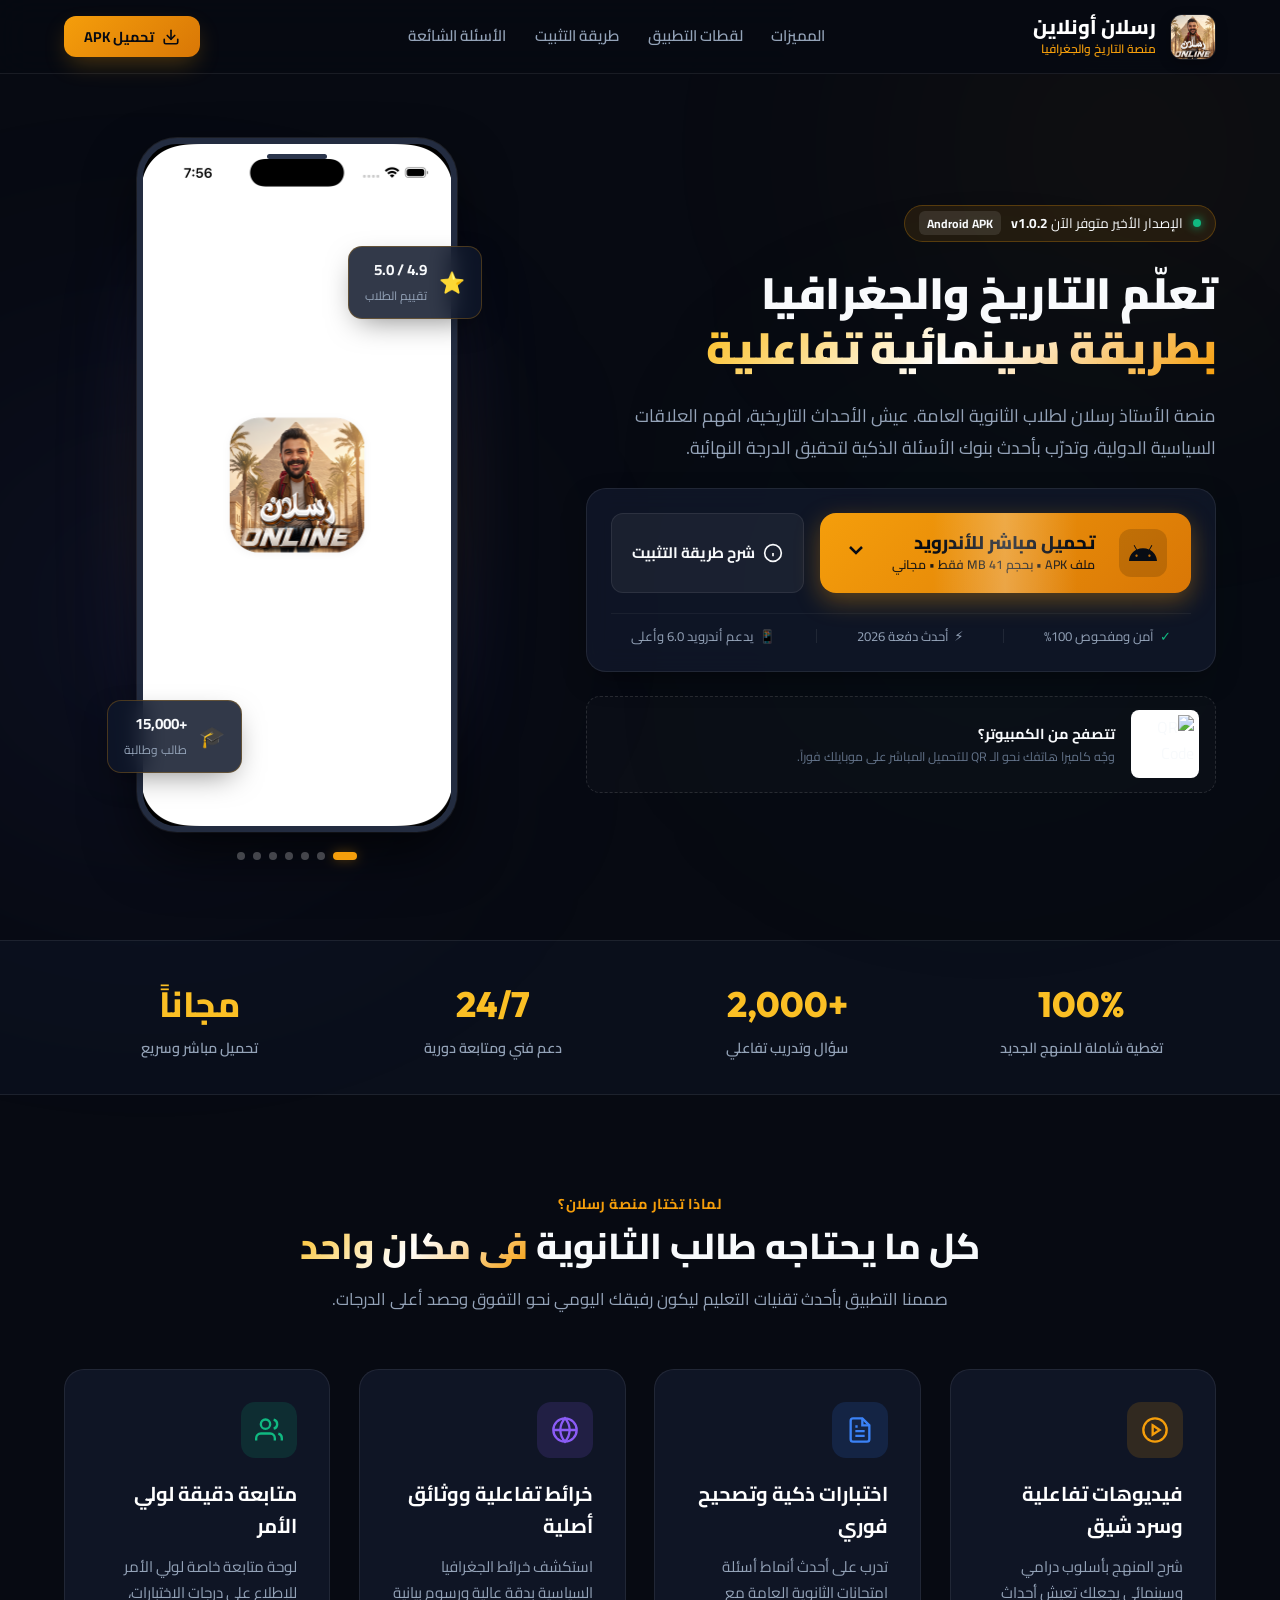
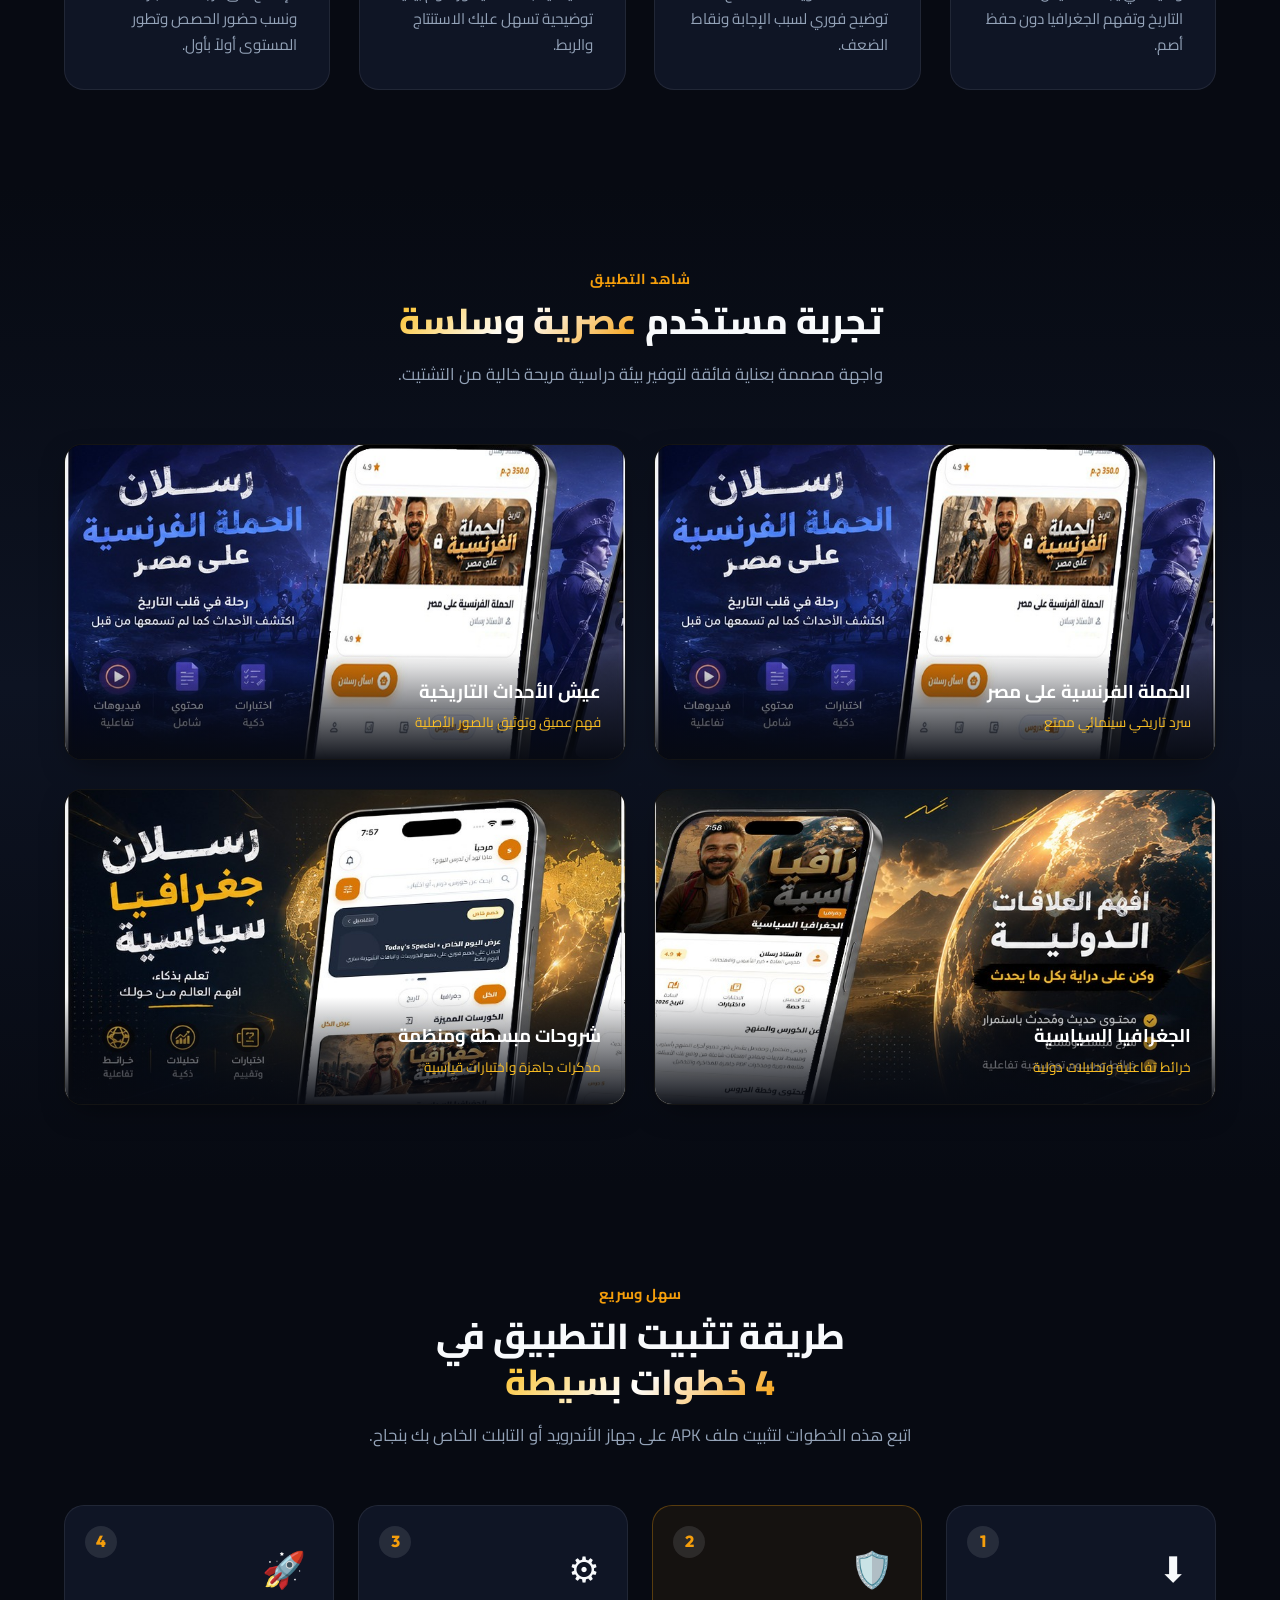
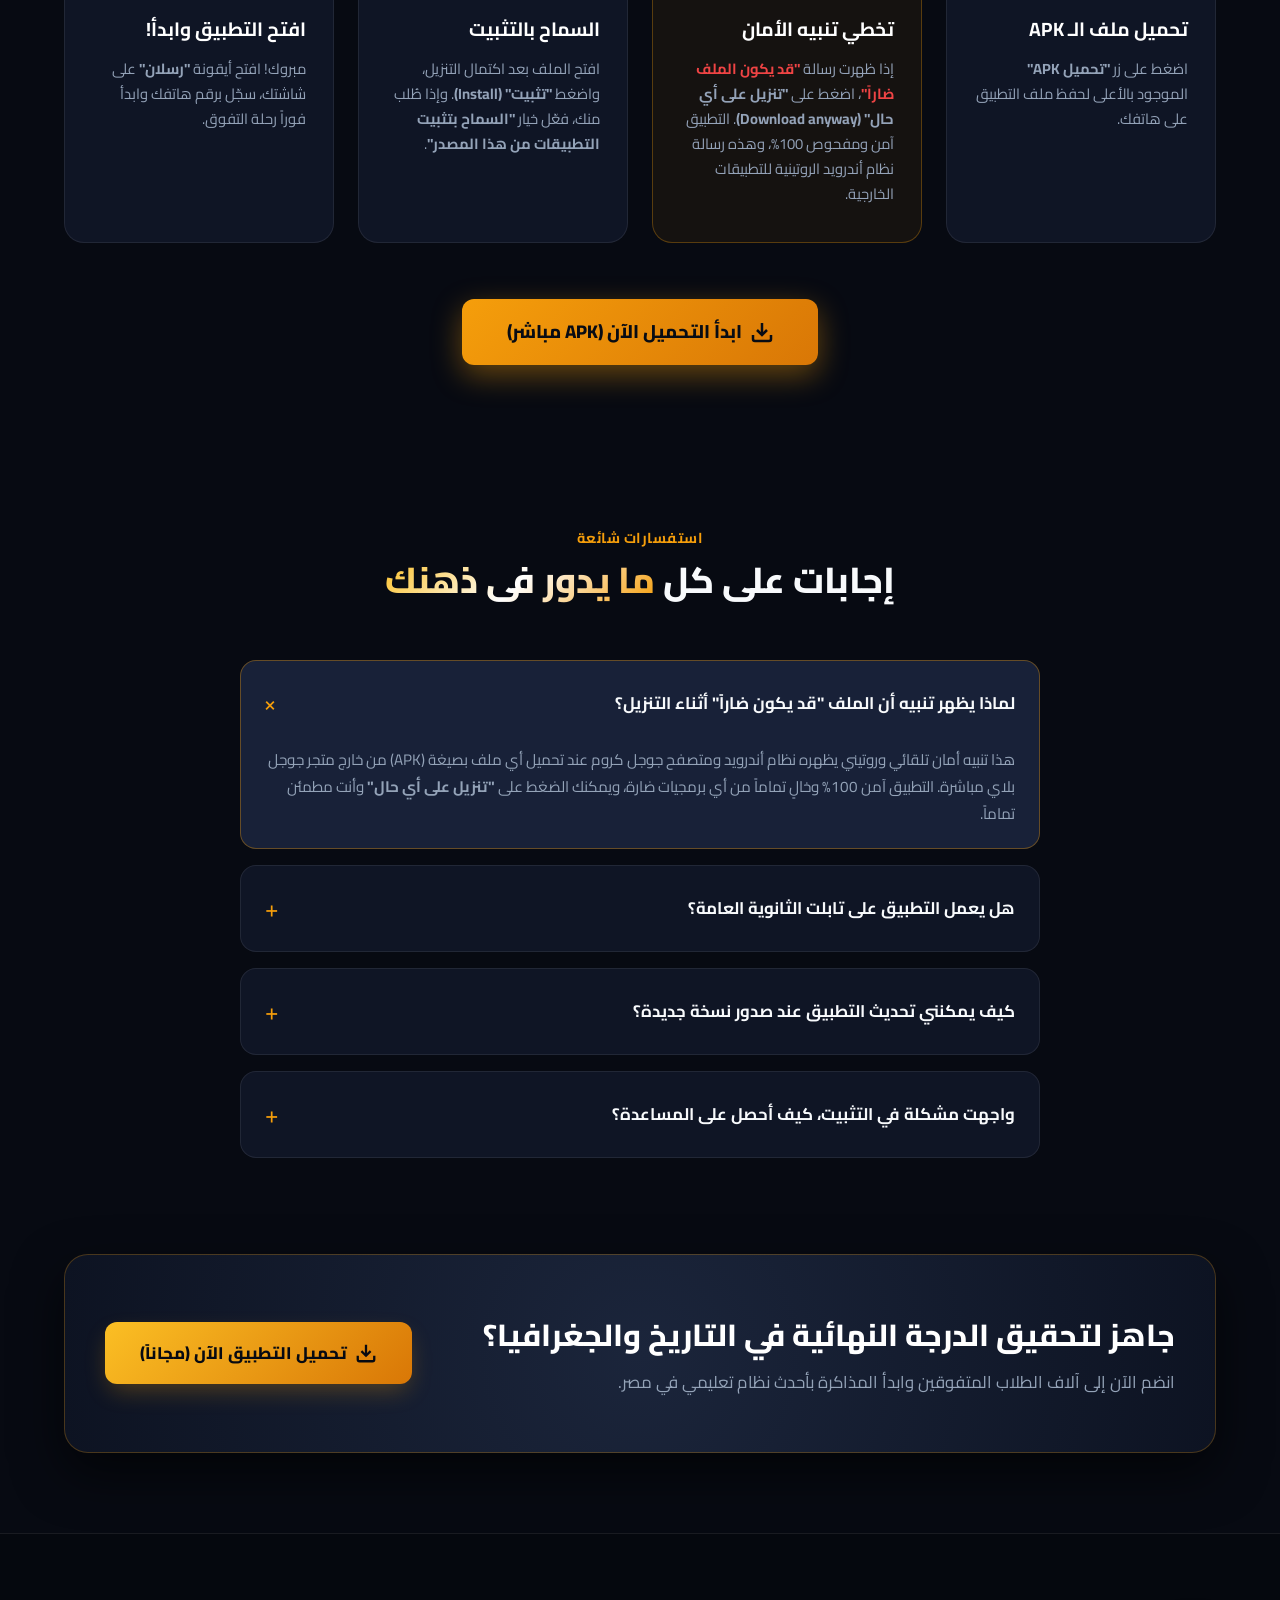
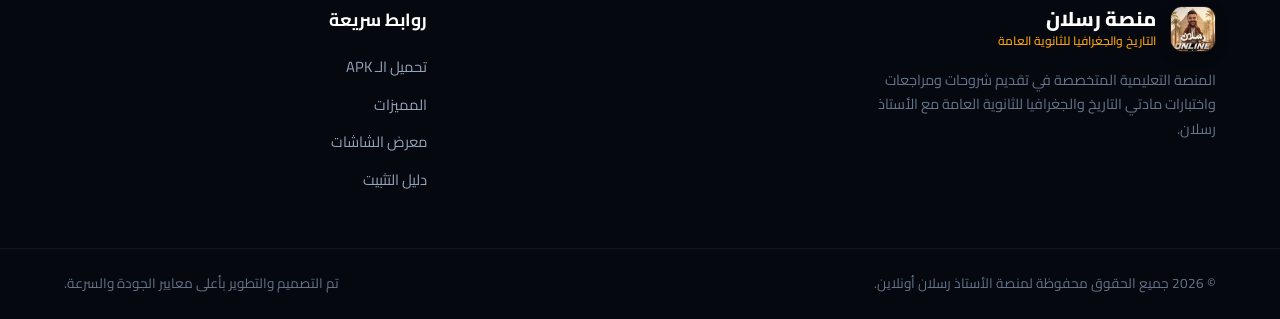
==== index.html @ 87b31ede "feat: add app_screens 1 to 7 to hero phone mockup with navigation dots" ====
<!DOCTYPE html>
<html lang="ar" dir="rtl">
<head>
    <meta charset="UTF-8">
    <meta name="viewport" content="width=device-width, initial-scale=1.0">
    <title>تحميل تطبيق رسلان أونلاين | منصة التاريخ والجغرافيا للثانوية العامة</title>
    <meta name="description" content="حمّل تطبيق رسلان أونلاين بصيغة APK برابط مباشر مجاناً. منصة الأستاذ رسلان لشرح التاريخ والجغرافيا للثانوية العامة بأحدث أساليب السرد التفاعلي والاختبارات الذكية.">
    <meta name="keywords" content="رسلان, تطبيق رسلان, الأستاذ رسلان, ثانوية عامة, تاريخ, جغرافيا سياسية, تحميل apk, رسلان أونلاين">
    
    <!-- Open Graph / Meta Tags -->
    <meta property="og:title" content="تحميل تطبيق رسلان أونلاين - ثانوية عامة">
    <meta property="og:description" content="الشرح الممتع، الفيديوهات التفاعلية، والامتحانات الذكية بين يديك. حمّل التطبيق الآن برابط مباشر.">
    <meta property="og:image" content="assets/images/banner-history-1.jpg">
    <meta property="og:type" content="website">

    <!-- Favicon -->
    <link rel="icon" type="image/png" href="assets/images/logo.png">

    <!-- Google Fonts -->
    <link rel="preconnect" href="https://fonts.googleapis.com">
    <link rel="preconnect" href="https://fonts.gstatic.com" crossorigin>
    <link href="https://fonts.googleapis.com/css2?family=Cairo:wght@400;500;600;700;800;900&family=Outfit:wght@400;600;700;800&display=swap" rel="stylesheet">

    <!-- Custom CSS -->
    <link rel="stylesheet" href="css/style.css">
</head>
<body>

    <!-- Background Ambient Glows -->
    <div class="ambient-glow glow-1"></div>
    <div class="ambient-glow glow-2"></div>
    <div class="ambient-glow glow-3"></div>

    <!-- Navigation Bar -->
    <header class="navbar">
        <div class="container nav-container">
            <a href="#" class="logo-wrapper">
                <img src="assets/images/logo.png" alt="شعار رسلان أونلاين" class="logo-img" onerror="this.src='data:image/svg+xml;utf8,<svg xmlns=\'http://www.w3.org/2000/svg\' width=\'48\' height=\'48\' viewBox=\'0 0 24 24\' fill=\'%23f59e0b\'><path d=\'M12 2L1 21h22L12 2zm0 3.99L19.53 19H4.47L12 5.99zM11 10h2v4h-2zm0 6h2v2h-2z\'/></svg>'">
                <div class="logo-text">
                    <span class="brand-title">رسلان أونلاين</span>
                    <span class="brand-tag">منصة التاريخ والجغرافيا</span>
                </div>
            </a>

            <nav class="nav-links" id="navLinks">
                <a href="#features" class="nav-item">المميزات</a>
                <a href="#screenshots" class="nav-item">لقطات التطبيق</a>
                <a href="#how-to-install" class="nav-item">طريقة التثبيت</a>
                <a href="#faq" class="nav-item">الأسئلة الشائعة</a>
            </nav>

            <div class="nav-actions">
                <a href="#download" class="btn btn-primary-nav">
                    <svg width="18" height="18" viewBox="0 0 24 24" fill="none" stroke="currentColor" stroke-width="2.2" stroke-linecap="round" stroke-linejoin="round"><path d="M21 15v4a2 2 0 0 1-2 2H5a2 2 0 0 1-2-2v-4"></path><polyline points="7 10 12 15 17 10"></polyline><line x1="12" y1="15" x2="12" y2="3"></line></svg>
                    <span>تحميل APK</span>
                </a>
                <button class="mobile-toggle" id="mobileToggle" aria-label="القائمة">
                    <span></span>
                    <span></span>
                    <span></span>
                </button>
            </div>
        </div>
    </header>

    <!-- Hero Section -->
    <section class="hero-section" id="download">
        <div class="container hero-container">
            <div class="hero-content">
                <div class="version-badge">
                    <span class="pulse-dot"></span>
                    <span>الإصدار الأخير متوفر الآن <strong>v1.0.2</strong></span>
                    <span class="platform-chip">Android APK</span>
                </div>

                <h1 class="hero-title">
                    تعلّم التاريخ والجغرافيا <br>
                    <span class="gradient-text">بطريقة سينمائية تفاعلية</span>
                </h1>

                <p class="hero-subtitle">
                    منصة الأستاذ رسلان لطلاب الثانوية العامة. عيش الأحداث التاريخية، افهم العلاقات السياسية الدولية، وتدرّب بأحدث بنوك الأسئلة الذكية لتحقيق الدرجة النهائية.
                </p>

                <!-- Download Call To Action Box -->
                <div class="download-card">
                    <div class="download-main-action">
                        <a href="downloads/rslane-app.apk" class="btn btn-download-hero" id="heroDownloadBtn" download>
                            <div class="btn-icon-wrapper">
                                <svg width="28" height="28" viewBox="0 0 24 24" fill="currentColor">
                                    <path d="M17.523 15.3414c-.5511 0-.9993-.4486-.9993-1.0001 0-.5516.4482-1.0002.9993-1.0002.5516 0 1.0002.4486 1.0002 1.0002 0 .5515-.4486 1.0001-1.0002 1.0001m-11.046 0c-.5511 0-.9993-.4486-.9993-1.0001 0-.5516.4482-1.0002.9993-1.0002.5516 0 1.0002.4486 1.0002 1.0002 0 .5515-.4486 1.0001-1.0002 1.0001m11.4045-6.02l1.9973-3.4592a.416.416 0 00-.1521-.5676.416.416 0 00-.568.1522l-2.0223 3.503c-1.543-.7037-3.2758-1.0967-5.1364-1.0967-1.8606 0-3.5934.393-5.1364 1.0967L4.8393 5.4468a.416.416 0 00-.568-.1522.416.416 0 00-.1521.5676l1.9973 3.4592C2.6889 11.1867.3432 14.6589 0 18.761h24c-.3432-4.1021-2.6889-7.5743-6.1185-9.4396"/>
                                </svg>
                            </div>
                            <div class="btn-content">
                                <span class="btn-label">تحميل مباشر للأندرويد</span>
                                <span class="btn-subtext">ملف APK • بحجم 41 MB فقط • مجاني</span>
                            </div>
                            <div class="btn-arrow">
                                <svg width="24" height="24" viewBox="0 0 24 24" fill="none" stroke="currentColor" stroke-width="2.5"><polyline points="6 9 12 15 18 9"></polyline></svg>
                            </div>
                        </a>

                        <a href="#how-to-install" class="btn btn-secondary-guide">
                            <svg width="20" height="20" viewBox="0 0 24 24" fill="none" stroke="currentColor" stroke-width="2"><circle cx="12" cy="12" r="10"></circle><line x1="12" y1="16" x2="12" y2="12"></line><line x1="12" y1="8" x2="12.01" y2="8"></line></svg>
                            <span>شرح طريقة التثبيت</span>
                        </a>
                    </div>

                    <!-- Security & Specs Bar -->
                    <div class="specs-bar">
                        <div class="spec-item">
                            <span class="spec-icon text-success">✓</span>
                            <span>آمن ومفحوص 100%</span>
                        </div>
                        <div class="spec-divider"></div>
                        <div class="spec-item">
                            <span class="spec-icon">⚡</span>
                            <span>أحدث دفعة 2026</span>
                        </div>
                        <div class="spec-divider"></div>
                        <div class="spec-item">
                            <span class="spec-icon">📱</span>
                            <span>يدعم أندرويد 6.0 وأعلى</span>
                        </div>
                    </div>
                </div>

                <!-- QR Code Instant Scan for PC users -->
                <div class="qr-scan-box">
                    <div class="qr-frame" id="qrContainer">
                        <img id="qrCodeImg" src="https://api.qrserver.com/v1/create-qr-code/?size=100x100&data=https://rslane.vercel.app&color=0f172a&bgcolor=f59e0b" alt="QR Code للتحميل">
                    </div>
                    <div class="qr-info">
                        <p class="qr-title">تتصفح من الكمبيوتر؟</p>
                        <p class="qr-desc">وجّه كاميرا هاتفك نحو الـ QR للتحميل المباشر على موبايلك فوراً.</p>
                    </div>
                </div>
            </div>

            <!-- Hero Phone Mockup Preview -->
            <div class="hero-visual">
                <div class="phone-mockup-wrapper">
                    <div class="phone-glow"></div>
                    <div class="smartphone-frame">
                        <div class="phone-speaker"></div>
                        <div class="phone-screen">
                            <img src="assets/screens/1.png" alt="واجهة تطبيق رسلان" class="screen-img active" id="heroScreenImg">
                        </div>
                    </div>

                    <!-- Screen Navigation Dots -->
                    <div class="phone-indicators" id="phoneIndicators">
                        <span class="p-dot active" data-index="0"></span>
                        <span class="p-dot" data-index="1"></span>
                        <span class="p-dot" data-index="2"></span>
                        <span class="p-dot" data-index="3"></span>
                        <span class="p-dot" data-index="4"></span>
                        <span class="p-dot" data-index="5"></span>
                        <span class="p-dot" data-index="6"></span>
                    </div>
                    
                    <!-- Floating Stat Badges -->
                    <div class="floating-badge badge-top-right">
                        <div class="badge-icon">⭐</div>
                        <div class="badge-text">
                            <strong>4.9 / 5.0</strong>
                            <span>تقييم الطلاب</span>
                        </div>
                    </div>

                    <div class="floating-badge badge-bottom-left">
                        <div class="badge-icon">🎓</div>
                        <div class="badge-text">
                            <strong>+15,000</strong>
                            <span>طالب وطالبة</span>
                        </div>
                    </div>
                </div>
            </div>
        </div>
    </section>

    <!-- Trust Stats Counter Strip -->
    <section class="stats-strip">
        <div class="container">
            <div class="stats-grid">
                <div class="stat-card">
                    <div class="stat-number">100%</div>
                    <div class="stat-label">تغطية شاملة للمنهج الجديد</div>
                </div>
                <div class="stat-card">
                    <div class="stat-number">+2,000</div>
                    <div class="stat-label">سؤال وتدريب تفاعلي</div>
                </div>
                <div class="stat-card">
                    <div class="stat-number">24/7</div>
                    <div class="stat-label">دعم فني ومتابعة دورية</div>
                </div>
                <div class="stat-card">
                    <div class="stat-number">مجاناً</div>
                    <div class="stat-label">تحميل مباشر وسريع</div>
                </div>
            </div>
        </div>
    </section>

    <!-- Features Section -->
    <section class="features-section" id="features">
        <div class="container">
            <div class="section-header text-center">
                <span class="section-tag">لماذا تختار منصة رسلان؟</span>
                <h2 class="section-title">كل ما يحتاجه طالب الثانوية <span class="gradient-text">في مكان واحد</span></h2>
                <p class="section-desc">صممنا التطبيق بأحدث تقنيات التعليم ليكون رفيقك اليومي نحو التفوق وحصد أعلى الدرجات.</p>
            </div>

            <div class="features-grid">
                <!-- Feature 1 -->
                <div class="feature-card">
                    <div class="feature-icon bg-amber">
                        <svg width="28" height="28" viewBox="0 0 24 24" fill="none" stroke="currentColor" stroke-width="2"><circle cx="12" cy="12" r="10"></circle><polygon points="10 8 16 12 10 16 10 8"></polygon></svg>
                    </div>
                    <h3 class="feature-title">فيديوهات تفاعلية وسرد شيق</h3>
                    <p class="feature-text">شرح المنهج بأسلوب درامي وسينمائي يجعلك تعيش أحداث التاريخ وتفهم الجغرافيا دون حفظ أصم.</p>
                </div>

                <!-- Feature 2 -->
                <div class="feature-card">
                    <div class="feature-icon bg-blue">
                        <svg width="28" height="28" viewBox="0 0 24 24" fill="none" stroke="currentColor" stroke-width="2"><path d="M14 2H6a2 2 0 0 0-2 2v16a2 2 0 0 0 2 2h12a2 2 0 0 0 2-2V8z"></path><polyline points="14 2 14 8 20 8"></polyline><line x1="16" y1="13" x2="8" y2="13"></line><line x1="16" y1="17" x2="8" y2="17"></line><polyline points="10 9 9 9 8 9"></polyline></svg>
                    </div>
                    <h3 class="feature-title">اختبارات ذكية وتصحيح فوري</h3>
                    <p class="feature-text">تدرب على أحدث أنماط أسئلة امتحانات الثانوية العامة مع توضيح فوري لسبب الإجابة ونقاط الضعف.</p>
                </div>

                <!-- Feature 3 -->
                <div class="feature-card">
                    <div class="feature-icon bg-purple">
                        <svg width="28" height="28" viewBox="0 0 24 24" fill="none" stroke="currentColor" stroke-width="2"><circle cx="12" cy="12" r="10"></circle><line x1="2" y1="12" x2="22" y2="12"></line><path d="M12 2a15.3 15.3 0 0 1 4 10 15.3 15.3 0 0 1-4 10 15.3 15.3 0 0 1-4-10 15.3 15.3 0 0 1 4-10z"></path></svg>
                    </div>
                    <h3 class="feature-title">خرائط تفاعلية ووثائق أصلية</h3>
                    <p class="feature-text">استكشف خرائط الجغرافيا السياسية بدقة عالية ورسوم بيانية توضيحية تسهل عليك الاستنتاج والربط.</p>
                </div>

                <!-- Feature 4 -->
                <div class="feature-card">
                    <div class="feature-icon bg-emerald">
                        <svg width="28" height="28" viewBox="0 0 24 24" fill="none" stroke="currentColor" stroke-width="2"><path d="M17 21v-2a4 4 0 0 0-4-4H5a4 4 0 0 0-4 4v2"></path><circle cx="9" cy="7" r="4"></circle><path d="M23 21v-2a4 4 0 0 0-3-3.87"></path><path d="M16 3.13a4 4 0 0 1 0 7.75"></path></svg>
                    </div>
                    <h3 class="feature-title">متابعة دقيقة لولي الأمر</h3>
                    <p class="feature-text">لوحة متابعة خاصة لولي الأمر للإطلاع على درجات الاختبارات، ونسب حضور الحصص وتطور المستوى أولاً بأول.</p>
                </div>
            </div>
        </div>
    </section>

    <!-- App Screenshots Showcase Section -->
    <section class="screenshots-section" id="screenshots">
        <div class="container">
            <div class="section-header text-center">
                <span class="section-tag">شاهد التطبيق</span>
                <h2 class="section-title">تجربة مستخدم <span class="gradient-text">عصرية وسلسة</span></h2>
                <p class="section-desc">واجهة مصممة بعناية فائقة لتوفير بيئة دراسية مريحة خالية من التشتيت.</p>
            </div>

            <div class="gallery-grid">
                <div class="gallery-item">
                    <img src="assets/images/banner-history-1.jpg" alt="رسلان - الحملة الفرنسية على مصر" loading="lazy">
                    <div class="gallery-overlay">
                        <h4>الحملة الفرنسية على مصر</h4>
                        <span>سرد تاريخي سينمائي ممتع</span>
                    </div>
                </div>
                <div class="gallery-item">
                    <img src="assets/images/banner-history-2.jpg" alt="تعلم التاريخ بطريقة مختلفة" loading="lazy">
                    <div class="gallery-overlay">
                        <h4>عيش الأحداث التاريخية</h4>
                        <span>فهم عميق وتوثيق بالصور الأصلية</span>
                    </div>
                </div>
                <div class="gallery-item">
                    <img src="assets/images/banner-geography-1.jpg" alt="الجغرافيا السياسية والعلاقات الدولية" loading="lazy">
                    <div class="gallery-overlay">
                        <h4>الجغرافيا السياسية</h4>
                        <span>خرائط تفاعلية وتحليلات دولية</span>
                    </div>
                </div>
                <div class="gallery-item">
                    <img src="assets/images/banner-geography-2.jpg" alt="كورس الجغرافيا السياسية للثانوية العامة" loading="lazy">
                    <div class="gallery-overlay">
                        <h4>شروحات مبسطة ومنظمة</h4>
                        <span>مذكرات جاهزة واختبارات قياسية</span>
                    </div>
                </div>
            </div>
        </div>
    </section>

    <!-- Step by Step Installation Guide -->
    <section class="install-guide-section" id="how-to-install">
        <div class="container">
            <div class="section-header text-center">
                <span class="section-tag">سهل وسريع</span>
                <h2 class="section-title">طريقة تثبيت التطبيق في <span class="gradient-text">4 خطوات بسيطة</span></h2>
                <p class="section-desc">اتبع هذه الخطوات لتثبيت ملف APK على جهاز الأندرويد أو التابلت الخاص بك بنجاح.</p>
            </div>

            <div class="steps-container">
                <!-- Step 1 -->
                <div class="step-card">
                    <div class="step-badge">1</div>
                    <div class="step-icon">⬇️</div>
                    <h3 class="step-title">تحميل ملف الـ APK</h3>
                    <p class="step-desc">اضغط على زر <strong>"تحميل APK"</strong> الموجود بالأعلى لحفظ ملف التطبيق على هاتفك.</p>
                </div>

                <!-- Step 2 -->
                <div class="step-card highlight-card">
                    <div class="step-badge">2</div>
                    <div class="step-icon">🛡️</div>
                    <h3 class="step-title">تخطي تنبيه الأمان</h3>
                    <p class="step-desc">إذا ظهرت رسالة <em>"قد يكون الملف ضاراً"</em>، اضغط على <strong>"تنزيل على أي حال" (Download anyway)</strong>. التطبيق آمن ومفحوص 100%، وهذه رسالة نظام أندرويد الروتينية للتطبيقات الخارجية.</p>
                </div>

                <!-- Step 3 -->
                <div class="step-card">
                    <div class="step-badge">3</div>
                    <div class="step-icon">⚙️</div>
                    <h3 class="step-title">السماح بالتثبيت</h3>
                    <p class="step-desc">افتح الملف بعد اكتمال التنزيل، واضغط <strong>"تثبيت" (Install)</strong>. وإذا طُلب منك، فعّل خيار <strong>"السماح بتثبيت التطبيقات من هذا المصدر"</strong>.</p>
                </div>

                <!-- Step 4 -->
                <div class="step-card">
                    <div class="step-badge">4</div>
                    <div class="step-icon">🚀</div>
                    <h3 class="step-title">افتح التطبيق وابدأ!</h3>
                    <p class="step-desc">مبروك! افتح أيقونة <strong>"رسلان"</strong> على شاشتك، سجّل برقم هاتفك وابدأ فوراً رحلة التفوق.</p>
                </div>
            </div>

            <div class="guide-footer-cta text-center">
                <a href="downloads/rslane-app.apk" class="btn btn-download-large" download>
                    <svg width="24" height="24" viewBox="0 0 24 24" fill="none" stroke="currentColor" stroke-width="2.5"><path d="M21 15v4a2 2 0 0 1-2 2H5a2 2 0 0 1-2-2v-4"></path><polyline points="7 10 12 15 17 10"></polyline><line x1="12" y1="15" x2="12" y2="3"></line></svg>
                    <span>ابدأ التحميل الآن (APK مباشر)</span>
                </a>
            </div>
        </div>
    </section>

    <!-- FAQ Section -->
    <section class="faq-section" id="faq">
        <div class="container">
            <div class="section-header text-center">
                <span class="section-tag">استفسارات شائعة</span>
                <h2 class="section-title">إجابات على كل <span class="gradient-text">ما يدور في ذهنك</span></h2>
            </div>

            <div class="faq-accordion">
                <!-- FAQ Item 1 -->
                <div class="faq-item active">
                    <button class="faq-question">
                        <span>لماذا يظهر تنبيه أن الملف "قد يكون ضاراً" أثناء التنزيل؟</span>
                        <span class="faq-icon">+</span>
                    </button>
                    <div class="faq-answer">
                        <p>هذا تنبيه أمان تلقائي وروتيني يظهره نظام أندرويد ومتصفح جوجل كروم عند تحميل أي ملف بصيغة (APK) من خارج متجر جوجل بلاي مباشرة. التطبيق آمن 100% وخالٍ تماماً من أي برمجيات ضارة، ويمكنك الضغط على <strong>"تنزيل على أي حال"</strong> وأنت مطمئن تماماً.</p>
                    </div>
                </div>

                <!-- FAQ Item 2 -->
                <div class="faq-item">
                    <button class="faq-question">
                        <span>هل يعمل التطبيق على تابلت الثانوية العامة؟</span>
                        <span class="faq-icon">+</span>
                    </button>
                    <div class="faq-answer">
                        <p>نعم، التطبيق متوافق تماماً مع تابلت الثانوية العامة وأي هاتف أو جهاز لوحي يعمل بنظام أندرويد (Android 6.0 والإصدارات الأحدث).</p>
                    </div>
                </div>

                <!-- FAQ Item 3 -->
                <div class="faq-item">
                    <button class="faq-question">
                        <span>كيف يمكنني تحديث التطبيق عند صدور نسخة جديدة؟</span>
                        <span class="faq-icon">+</span>
                    </button>
                    <div class="faq-answer">
                        <p>ستصلك رسالة داخل التطبيق أو يمكنك دوماً زيارة هذا الموقع نفسه لتحميل أحدث إصدار وتثبيته فوق النسخة الحالية دون أن تفقد حسابك أو بيانات تقدمك في المذاكرة.</p>
                    </div>
                </div>

                <!-- FAQ Item 4 -->
                <div class="faq-item">
                    <button class="faq-question">
                        <span>واجهت مشكلة في التثبيت، كيف أحصل على المساعدة؟</span>
                        <span class="faq-icon">+</span>
                    </button>
                    <div class="faq-answer">
                        <p>تأكد من اتباع الخطوات الأربع الموضحة في قسم "طريقة التثبيت" بالأعلى بدقة، والتأكد من تفعيل خيار "السماح بتثبيت التطبيقات من مصادر غير معروفة" من إعدادات الأمان في هاتفك.</p>
                    </div>
                </div>
            </div>
        </div>
    </section>

    <!-- Bottom Download CTA Section -->
    <section class="final-cta-section">
        <div class="container">
            <div class="final-cta-box">
                <div class="final-cta-content">
                    <h2>جاهز لتحقيق الدرجة النهائية في التاريخ والجغرافيا؟</h2>
                    <p>انضم الآن إلى آلاف الطلاب المتفوقين وابدأ المذاكرة بأحدث نظام تعليمي في مصر.</p>
                </div>
                <div class="final-cta-button">
                    <a href="downloads/rslane-app.apk" class="btn btn-gold" download>
                        <svg width="22" height="22" viewBox="0 0 24 24" fill="none" stroke="currentColor" stroke-width="2.5"><path d="M21 15v4a2 2 0 0 1-2 2H5a2 2 0 0 1-2-2v-4"></path><polyline points="7 10 12 15 17 10"></polyline><line x1="12" y1="15" x2="12" y2="3"></line></svg>
                        <span>تحميل التطبيق الآن (مجاناً)</span>
                    </a>
                </div>
            </div>
        </div>
    </section>

    <!-- Footer -->
    <footer class="footer">
        <div class="container footer-container">
            <div class="footer-brand">
                <div class="logo-wrapper">
                    <img src="assets/images/logo.png" alt="رسلان أونلاين" class="logo-img">
                    <div class="logo-text">
                        <span class="brand-title">منصة رسلان</span>
                        <span class="brand-tag">التاريخ والجغرافيا للثانوية العامة</span>
                    </div>
                </div>
                <p class="footer-about">المنصة التعليمية المتخصصة في تقديم شروحات ومراجعات واختبارات مادتي التاريخ والجغرافيا للثانوية العامة مع الأستاذ رسلان.</p>
            </div>

            <div class="footer-links">
                <h4 class="footer-col-title">روابط سريعة</h4>
                <ul>
                    <li><a href="#download">تحميل الـ APK</a></li>
                    <li><a href="#features">المميزات</a></li>
                    <li><a href="#screenshots">معرض الشاشات</a></li>
                    <li><a href="#how-to-install">دليل التثبيت</a></li>
                </ul>
            </div>

            </div>
        </div>

        <div class="footer-bottom">
            <div class="container footer-bottom-container">
                <p>© 2026 جميع الحقوق محفوظة لمنصة الأستاذ رسلان أونلاين.</p>
                <p class="footer-credit">تم التصميم والتطوير بأعلى معايير الجودة والسرعة.</p>
            </div>
        </div>
    </footer>

    <!-- Custom JS -->
    <script src="js/main.js"></script>
</body>
</html>
---- css/style.css ----
/* ==========================================================================
   Rslane Online - Premium Landing Page CSS
   Theme: Royal Obsidian & Golden Amber
   ========================================================================== */

:root {
    /* Color Palette */
    --bg-main: #070a12;
    --bg-secondary: #0d1322;
    --bg-card: rgba(19, 27, 46, 0.7);
    --bg-card-hover: rgba(28, 38, 64, 0.85);
    
    --accent-gold: #f59e0b;
    --accent-gold-light: #fbbf24;
    --accent-gold-dark: #d97706;
    --accent-gold-glow: rgba(245, 158, 11, 0.35);

    --accent-blue: #3b82f6;
    --accent-indigo: #6366f1;
    --accent-purple: #8b5cf6;
    --accent-emerald: #10b981;

    --text-primary: #f8fafc;
    --text-secondary: #94a3b8;
    --text-muted: #64748b;
    --border-color: rgba(255, 255, 255, 0.08);
    --border-glow: rgba(245, 158, 11, 0.25);

    /* Typography */
    --font-ar: 'Cairo', system-ui, -apple-system, sans-serif;
    --font-en: 'Outfit', sans-serif;

    /* Transitions & Shadows */
    --transition-smooth: all 0.3s cubic-bezier(0.4, 0, 0.2, 1);
    --shadow-card: 0 10px 30px -10px rgba(0, 0, 0, 0.5);
    --shadow-gold: 0 10px 25px -5px rgba(245, 158, 11, 0.3);
}

/* Global Reset & Base */
* {
    margin: 0;
    padding: 0;
    box-sizing: border-box;
}

html {
    scroll-behavior: smooth;
    font-size: 16px;
}

body {
    background-color: var(--bg-main);
    color: var(--text-primary);
    font-family: var(--font-ar);
    line-height: 1.6;
    overflow-x: hidden;
    position: relative;
    min-height: 100vh;
}

/* Ambient Background Lights */
.ambient-glow {
    position: fixed;
    border-radius: 50%;
    filter: blur(140px);
    pointer-events: none;
    z-index: 0;
}

.glow-1 {
    width: 500px;
    height: 500px;
    background: radial-gradient(circle, rgba(245, 158, 11, 0.12) 0%, rgba(245, 158, 11, 0) 70%);
    top: -100px;
    right: -100px;
}

.glow-2 {
    width: 600px;
    height: 600px;
    background: radial-gradient(circle, rgba(99, 102, 241, 0.15) 0%, rgba(99, 102, 241, 0) 70%);
    top: 35%;
    left: -150px;
}

.glow-3 {
    width: 450px;
    height: 450px;
    background: radial-gradient(circle, rgba(16, 185, 129, 0.08) 0%, rgba(16, 185, 129, 0) 70%);
    bottom: 10%;
    right: 5%;
}

.container {
    width: 100%;
    max-width: 1200px;
    margin: 0 auto;
    padding: 0 1.5rem;
    position: relative;
    z-index: 1;
}

/* Utility Typography */
.gradient-text {
    background: linear-gradient(135deg, var(--accent-gold-light) 0%, #ffffff 50%, var(--accent-gold) 100%);
    -webkit-background-clip: text;
    -webkit-text-fill-color: transparent;
    display: inline-block;
}

.text-center {
    text-align: center;
}

.text-success {
    color: var(--accent-emerald) !important;
}

/* ==========================================================================
   Header & Navbar
   ========================================================================== */
.navbar {
    position: sticky;
    top: 0;
    width: 100%;
    background: rgba(7, 10, 18, 0.85);
    backdrop-filter: blur(16px);
    -webkit-backdrop-filter: blur(16px);
    border-bottom: 1px solid var(--border-color);
    z-index: 100;
    padding: 0.85rem 0;
    transition: var(--transition-smooth);
}

.nav-container {
    display: flex;
    align-items: center;
    justify-content: space-between;
}

.logo-wrapper {
    display: flex;
    align-items: center;
    gap: 0.85rem;
    text-decoration: none;
    color: inherit;
}

.logo-img {
    width: 46px;
    height: 46px;
    border-radius: 12px;
    object-fit: cover;
    border: 1px solid var(--border-color);
    box-shadow: 0 4px 12px rgba(0, 0, 0, 0.3);
}

.logo-text {
    display: flex;
    flex-direction: column;
}

.brand-title {
    font-size: 1.25rem;
    font-weight: 800;
    color: #fff;
    line-height: 1.2;
}

.brand-tag {
    font-size: 0.75rem;
    color: var(--accent-gold);
    font-weight: 600;
}

.nav-links {
    display: flex;
    align-items: center;
    gap: 1.8rem;
}

.nav-item {
    color: var(--text-secondary);
    text-decoration: none;
    font-size: 0.95rem;
    font-weight: 600;
    transition: var(--transition-smooth);
    position: relative;
    padding: 0.3rem 0;
}

.nav-item:hover {
    color: var(--accent-gold-light);
}

.nav-actions {
    display: flex;
    align-items: center;
    gap: 1rem;
}

.btn {
    display: inline-flex;
    align-items: center;
    justify-content: center;
    gap: 0.5rem;
    text-decoration: none;
    font-family: inherit;
    font-weight: 700;
    border-radius: 12px;
    cursor: pointer;
    transition: var(--transition-smooth);
    border: none;
}

.btn-primary-nav {
    background: linear-gradient(135deg, var(--accent-gold) 0%, var(--accent-gold-dark) 100%);
    color: #070a12;
    padding: 0.55rem 1.25rem;
    font-size: 0.9rem;
    box-shadow: var(--shadow-gold);
}

.btn-primary-nav:hover {
    transform: translateY(-2px);
    box-shadow: 0 8px 20px rgba(245, 158, 11, 0.4);
}

.mobile-toggle {
    display: none;
    background: transparent;
    border: none;
    cursor: pointer;
    flex-direction: column;
    gap: 5px;
    padding: 0.5rem;
}

.mobile-toggle span {
    display: block;
    width: 24px;
    height: 2.5px;
    background-color: var(--text-primary);
    border-radius: 3px;
    transition: var(--transition-smooth);
}

/* ==========================================================================
   Hero Section
   ========================================================================== */
.hero-section {
    padding: 4rem 0 5rem;
    position: relative;
    overflow: hidden;
}

.hero-container {
    display: grid;
    grid-template-columns: 1.15fr 0.85fr;
    gap: 3.5rem;
    align-items: center;
}

.hero-content {
    display: flex;
    flex-direction: column;
    gap: 1.5rem;
}

.version-badge {
    display: inline-flex;
    align-items: center;
    gap: 0.6rem;
    background: rgba(245, 158, 11, 0.1);
    border: 1px solid rgba(245, 158, 11, 0.25);
    padding: 0.35rem 0.9rem;
    border-radius: 30px;
    font-size: 0.85rem;
    color: var(--text-primary);
    width: fit-content;
}

.pulse-dot {
    width: 8px;
    height: 8px;
    background-color: var(--accent-emerald);
    border-radius: 50%;
    box-shadow: 0 0 10px var(--accent-emerald);
    animation: pulse 1.8s infinite;
}

@keyframes pulse {
    0% { transform: scale(0.95); box-shadow: 0 0 0 0 rgba(16, 185, 129, 0.7); }
    70% { transform: scale(1); box-shadow: 0 0 0 8px rgba(16, 185, 129, 0); }
    100% { transform: scale(0.95); box-shadow: 0 0 0 0 rgba(16, 185, 129, 0); }
}

.platform-chip {
    background: rgba(255, 255, 255, 0.1);
    padding: 0.15rem 0.5rem;
    border-radius: 6px;
    font-size: 0.75rem;
    font-weight: 700;
}

.hero-title {
    font-size: 2.75rem;
    font-weight: 900;
    line-height: 1.25;
    letter-spacing: -0.5px;
}

.hero-subtitle {
    font-size: 1.12rem;
    color: var(--text-secondary);
    line-height: 1.8;
}

/* Download CTA Box */
.download-card {
    background: var(--bg-card);
    border: 1px solid var(--border-color);
    border-radius: 20px;
    padding: 1.5rem;
    backdrop-filter: blur(12px);
    box-shadow: var(--shadow-card);
    display: flex;
    flex-direction: column;
    gap: 1.2rem;
}

.download-main-action {
    display: flex;
    gap: 1rem;
    flex-wrap: wrap;
}

.btn-download-hero {
    flex: 1;
    min-width: 250px;
    background: linear-gradient(135deg, #f59e0b 0%, #d97706 100%);
    color: #080c14;
    padding: 1rem 1.5rem;
    border-radius: 16px;
    display: flex;
    align-items: center;
    justify-content: space-between;
    box-shadow: 0 8px 25px rgba(245, 158, 11, 0.35);
    position: relative;
    overflow: hidden;
}

.btn-download-hero::after {
    content: '';
    position: absolute;
    top: -50%;
    left: -50%;
    width: 200%;
    height: 200%;
    background: linear-gradient(60deg, transparent 40%, rgba(255, 255, 255, 0.25) 50%, transparent 60%);
    transform: rotate(30deg);
    animation: shimmer 4s infinite;
}

@keyframes shimmer {
    0% { transform: translateX(-100%) rotate(30deg); }
    100% { transform: translateX(100%) rotate(30deg); }
}

.btn-download-hero:hover {
    transform: translateY(-3px);
    box-shadow: 0 12px 30px rgba(245, 158, 11, 0.5);
}

.btn-icon-wrapper {
    background: rgba(0, 0, 0, 0.15);
    width: 48px;
    height: 48px;
    border-radius: 12px;
    display: flex;
    align-items: center;
    justify-content: center;
}

.btn-content {
    display: flex;
    flex-direction: column;
    text-align: right;
    flex: 1;
    margin: 0 1rem;
}

.btn-label {
    font-size: 1.15rem;
    font-weight: 800;
    line-height: 1.2;
}

.btn-subtext {
    font-size: 0.78rem;
    opacity: 0.9;
    font-weight: 600;
}

.btn-secondary-guide {
    background: rgba(255, 255, 255, 0.05);
    color: var(--text-primary);
    border: 1px solid var(--border-color);
    padding: 1rem 1.25rem;
    font-size: 0.95rem;
}

.btn-secondary-guide:hover {
    background: rgba(255, 255, 255, 0.1);
    color: var(--accent-gold-light);
    border-color: var(--accent-gold);
}

.specs-bar {
    display: flex;
    align-items: center;
    justify-content: space-around;
    padding-top: 0.75rem;
    border-top: 1px solid rgba(255, 255, 255, 0.05);
    font-size: 0.82rem;
    color: var(--text-secondary);
}

.spec-item {
    display: flex;
    align-items: center;
    gap: 0.35rem;
}

.spec-icon {
    font-weight: bold;
}

.spec-divider {
    width: 1px;
    height: 14px;
    background-color: var(--border-color);
}

/* QR Scanner Box */
.qr-scan-box {
    display: flex;
    align-items: center;
    gap: 1rem;
    background: rgba(255, 255, 255, 0.02);
    border: 1px dashed rgba(255, 255, 255, 0.12);
    padding: 0.85rem 1rem;
    border-radius: 14px;
}

.qr-frame {
    background: #fff;
    padding: 5px;
    border-radius: 8px;
    width: 68px;
    height: 68px;
    display: flex;
    align-items: center;
    justify-content: center;
    flex-shrink: 0;
}

.qr-frame img {
    width: 100%;
    height: 100%;
    object-fit: contain;
}

.qr-info .qr-title {
    font-size: 0.9rem;
    font-weight: 700;
    color: var(--text-primary);
    margin-bottom: 0.15rem;
}

.qr-info .qr-desc {
    font-size: 0.78rem;
    color: var(--text-muted);
}

/* Hero Phone Visual Mockup */
.hero-visual {
    position: relative;
    display: flex;
    justify-content: center;
    align-items: center;
}

.phone-mockup-wrapper {
    position: relative;
    width: 320px;
    perspective: 1000px;
}

.phone-glow {
    position: absolute;
    width: 100%;
    height: 100%;
    background: radial-gradient(circle, rgba(245, 158, 11, 0.25) 0%, rgba(99, 102, 241, 0.15) 50%, transparent 80%);
    filter: blur(40px);
    z-index: 0;
}

.smartphone-frame {
    position: relative;
    background: #0f1420;
    border: 6px solid #232c40;
    border-radius: 40px;
    box-shadow: 0 25px 60px -10px rgba(0, 0, 0, 0.8), 0 0 0 1px rgba(255, 255, 255, 0.1);
    overflow: hidden;
    z-index: 2;
    aspect-ratio: 9 / 19.5;
}

.phone-speaker {
    position: absolute;
    top: 10px;
    left: 50%;
    transform: translateX(-50%);
    width: 60px;
    height: 5px;
    background: #2b354c;
    border-radius: 10px;
    z-index: 10;
}

.phone-screen {
    width: 100%;
    height: 100%;
    background: #000;
    overflow: hidden;
}

.phone-screen img {
    width: 100%;
    height: 100%;
    object-fit: cover;
    object-position: top center;
    display: block;
    transition: opacity 0.25s ease;
}

/* Phone Screen Indicators */
.phone-indicators {
    display: flex;
    align-items: center;
    justify-content: center;
    gap: 8px;
    margin-top: 1.25rem;
    z-index: 5;
    position: relative;
}

.p-dot {
    width: 8px;
    height: 8px;
    border-radius: 50%;
    background: rgba(255, 255, 255, 0.25);
    cursor: pointer;
    transition: all 0.3s cubic-bezier(0.4, 0, 0.2, 1);
}

.p-dot:hover {
    background: rgba(245, 158, 11, 0.6);
}

.p-dot.active {
    width: 24px;
    border-radius: 10px;
    background: var(--accent-gold);
    box-shadow: 0 0 12px var(--accent-gold-glow);
}

/* Floating Badges */
.floating-badge {
    position: absolute;
    background: rgba(15, 23, 42, 0.85);
    backdrop-filter: blur(12px);
    border: 1px solid var(--border-glow);
    padding: 0.65rem 1rem;
    border-radius: 14px;
    display: flex;
    align-items: center;
    gap: 0.75rem;
    box-shadow: var(--shadow-card);
    z-index: 5;
    animation: float 4s ease-in-out infinite alternate;
}

.badge-top-right {
    top: 15%;
    right: -25px;
    animation-delay: 0.5s;
}

.badge-bottom-left {
    bottom: 12%;
    left: -30px;
    animation-delay: 1.5s;
}

.floating-badge .badge-icon {
    font-size: 1.3rem;
}

.floating-badge strong {
    display: block;
    font-size: 0.95rem;
    color: var(--text-primary);
}

.floating-badge span {
    font-size: 0.75rem;
    color: var(--text-secondary);
}

@keyframes float {
    0% { transform: translateY(0px); }
    100% { transform: translateY(-10px); }
}

/* ==========================================================================
   Trust Stats Strip
   ========================================================================== */
.stats-strip {
    background: rgba(13, 19, 34, 0.6);
    border-top: 1px solid var(--border-color);
    border-bottom: 1px solid var(--border-color);
    padding: 2.2rem 0;
}

.stats-grid {
    display: grid;
    grid-template-columns: repeat(4, 1fr);
    gap: 1.5rem;
    text-align: center;
}

.stat-number {
    font-family: var(--font-en), var(--font-ar);
    font-size: 2.2rem;
    font-weight: 800;
    color: var(--accent-gold-light);
    margin-bottom: 0.25rem;
}

.stat-label {
    font-size: 0.9rem;
    color: var(--text-secondary);
    font-weight: 600;
}

/* ==========================================================================
   Features Section
   ========================================================================== */
.features-section {
    padding: 6rem 0;
}

.section-header {
    max-width: 680px;
    margin: 0 auto 3.5rem;
}

.section-tag {
    display: inline-block;
    color: var(--accent-gold);
    font-size: 0.9rem;
    font-weight: 700;
    text-transform: uppercase;
    margin-bottom: 0.5rem;
    letter-spacing: 0.5px;
}

.section-title {
    font-size: 2.25rem;
    font-weight: 800;
    margin-bottom: 1rem;
    line-height: 1.3;
}

.section-desc {
    color: var(--text-secondary);
    font-size: 1.05rem;
}

.features-grid {
    display: grid;
    grid-template-columns: repeat(auto-fit, minmax(260px, 1fr));
    gap: 1.8rem;
}

.feature-card {
    background: var(--bg-card);
    border: 1px solid var(--border-color);
    border-radius: 20px;
    padding: 2rem;
    transition: var(--transition-smooth);
    position: relative;
    overflow: hidden;
}

.feature-card:hover {
    transform: translateY(-6px);
    border-color: var(--border-glow);
    background: var(--bg-card-hover);
    box-shadow: 0 15px 35px -10px rgba(0, 0, 0, 0.6);
}

.feature-icon {
    width: 56px;
    height: 56px;
    border-radius: 14px;
    display: flex;
    align-items: center;
    justify-content: center;
    margin-bottom: 1.25rem;
}

.bg-amber { background: rgba(245, 158, 11, 0.15); color: var(--accent-gold); }
.bg-blue { background: rgba(59, 130, 246, 0.15); color: var(--accent-blue); }
.bg-purple { background: rgba(139, 92, 246, 0.15); color: var(--accent-purple); }
.bg-emerald { background: rgba(16, 185, 129, 0.15); color: var(--accent-emerald); }

.feature-title {
    font-size: 1.25rem;
    font-weight: 700;
    margin-bottom: 0.75rem;
    color: #fff;
}

.feature-text {
    font-size: 0.95rem;
    color: var(--text-secondary);
    line-height: 1.7;
}

/* ==========================================================================
   Screenshots Gallery Section
   ========================================================================== */
.screenshots-section {
    padding: 5rem 0;
    background: linear-gradient(180deg, var(--bg-main) 0%, var(--bg-secondary) 50%, var(--bg-main) 100%);
}

.gallery-grid {
    display: grid;
    grid-template-columns: repeat(2, 1fr);
    gap: 1.8rem;
}

.gallery-item {
    position: relative;
    border-radius: 18px;
    overflow: hidden;
    border: 1px solid var(--border-color);
    background: #000;
    box-shadow: var(--shadow-card);
    aspect-ratio: 16 / 9;
}

.gallery-item img {
    width: 100%;
    height: 100%;
    object-fit: cover;
    display: block;
    transition: transform 0.5s ease;
}

.gallery-item:hover img {
    transform: scale(1.05);
}

.gallery-overlay {
    position: absolute;
    bottom: 0;
    left: 0;
    right: 0;
    background: linear-gradient(to top, rgba(7, 10, 18, 0.95) 0%, rgba(7, 10, 18, 0.4) 60%, transparent 100%);
    padding: 1.5rem;
    color: #fff;
}

.gallery-overlay h4 {
    font-size: 1.15rem;
    font-weight: 700;
    margin-bottom: 0.2rem;
}

.gallery-overlay span {
    font-size: 0.85rem;
    color: var(--accent-gold-light);
}

/* ==========================================================================
   Installation Guide Section
   ========================================================================== */
.install-guide-section {
    padding: 6rem 0;
}

.steps-container {
    display: grid;
    grid-template-columns: repeat(auto-fit, minmax(250px, 1fr));
    gap: 1.5rem;
    margin-bottom: 3.5rem;
}

.step-card {
    background: var(--bg-card);
    border: 1px solid var(--border-color);
    border-radius: 20px;
    padding: 2.2rem 1.7rem;
    position: relative;
    display: flex;
    flex-direction: column;
    align-items: flex-start;
    transition: var(--transition-smooth);
}

.step-card:hover {
    border-color: var(--border-glow);
    transform: translateY(-4px);
}

.step-card.highlight-card {
    background: rgba(245, 158, 11, 0.06);
    border-color: rgba(245, 158, 11, 0.3);
}

.step-badge {
    position: absolute;
    top: 1.25rem;
    left: 1.25rem;
    width: 32px;
    height: 32px;
    border-radius: 50%;
    background: rgba(255, 255, 255, 0.1);
    color: var(--accent-gold);
    display: flex;
    align-items: center;
    justify-content: center;
    font-family: var(--font-en);
    font-weight: 800;
    font-size: 1rem;
}

.step-icon {
    font-size: 2.2rem;
    margin-bottom: 1rem;
}

.step-title {
    font-size: 1.2rem;
    font-weight: 700;
    margin-bottom: 0.75rem;
    color: #fff;
}

.step-desc {
    font-size: 0.92rem;
    color: var(--text-secondary);
    line-height: 1.7;
}

.step-desc em {
    color: #ef4444;
    font-style: normal;
    font-weight: 700;
}

.btn-download-large {
    background: linear-gradient(135deg, var(--accent-gold) 0%, var(--accent-gold-dark) 100%);
    color: #080c14;
    padding: 1.15rem 2.8rem;
    font-size: 1.15rem;
    font-weight: 800;
    box-shadow: 0 10px 30px rgba(245, 158, 11, 0.4);
}

.btn-download-large:hover {
    transform: translateY(-3px) scale(1.02);
    box-shadow: 0 15px 35px rgba(245, 158, 11, 0.6);
}

/* ==========================================================================
   FAQ Section
   ========================================================================== */
.faq-section {
    padding: 4rem 0 6rem;
}

.faq-accordion {
    max-width: 800px;
    margin: 0 auto;
    display: flex;
    flex-direction: column;
    gap: 1rem;
}

.faq-item {
    background: var(--bg-card);
    border: 1px solid var(--border-color);
    border-radius: 16px;
    overflow: hidden;
    transition: var(--transition-smooth);
}

.faq-item.active {
    border-color: rgba(245, 158, 11, 0.35);
    background: var(--bg-card-hover);
}

.faq-question {
    width: 100%;
    padding: 1.25rem 1.5rem;
    background: transparent;
    border: none;
    color: var(--text-primary);
    font-family: var(--font-ar);
    font-size: 1.05rem;
    font-weight: 700;
    display: flex;
    align-items: center;
    justify-content: space-between;
    cursor: pointer;
    text-align: right;
}

.faq-icon {
    font-size: 1.5rem;
    font-weight: 400;
    color: var(--accent-gold);
    transition: transform 0.3s ease;
}

.faq-item.active .faq-icon {
    transform: rotate(45deg);
}

.faq-answer {
    padding: 0 1.5rem 1.25rem;
    font-size: 0.95rem;
    color: var(--text-secondary);
    line-height: 1.8;
    display: none;
}

.faq-item.active .faq-answer {
    display: block;
}

/* ==========================================================================
   Final CTA Banner
   ========================================================================== */
.final-cta-section {
    padding-bottom: 5rem;
}

.final-cta-box {
    background: radial-gradient(circle at center, #1b253b 0%, #0d1322 100%);
    border: 1px solid var(--border-glow);
    border-radius: 24px;
    padding: 3.5rem 2.5rem;
    display: flex;
    align-items: center;
    justify-content: space-between;
    gap: 2rem;
    box-shadow: 0 20px 50px rgba(0, 0, 0, 0.6);
}

.final-cta-content h2 {
    font-size: 1.9rem;
    font-weight: 800;
    margin-bottom: 0.6rem;
    color: #fff;
}

.final-cta-content p {
    color: var(--text-secondary);
    font-size: 1.05rem;
}

.btn-gold {
    background: linear-gradient(135deg, var(--accent-gold-light) 0%, var(--accent-gold-dark) 100%);
    color: #070a12;
    padding: 1.1rem 2.2rem;
    font-size: 1.05rem;
    font-weight: 800;
    white-space: nowrap;
    box-shadow: var(--shadow-gold);
}

.btn-gold:hover {
    transform: translateY(-3px);
    box-shadow: 0 12px 30px rgba(245, 158, 11, 0.5);
}

/* ==========================================================================
   Footer
   ========================================================================== */
.footer {
    background: #05080e;
    border-top: 1px solid var(--border-color);
    padding: 4.5rem 0 0;
}

.footer-container {
    display: grid;
    grid-template-columns: 2fr 1fr;
    gap: 4rem;
    padding-bottom: 3.5rem;
}

.footer-about {
    margin-top: 1rem;
    font-size: 0.9rem;
    color: var(--text-muted);
    line-height: 1.7;
    max-width: 340px;
}

.footer-col-title {
    font-size: 1.1rem;
    font-weight: 700;
    color: #fff;
    margin-bottom: 1.25rem;
}

.footer-links ul {
    list-style: none;
    display: flex;
    flex-direction: column;
    gap: 0.75rem;
}

.footer-links a {
    color: var(--text-secondary);
    text-decoration: none;
    font-size: 0.92rem;
    transition: var(--transition-smooth);
}

.footer-links a:hover {
    color: var(--accent-gold-light);
    transform: translateX(-4px);
    display: inline-block;
}

.footer-contact p {
    font-size: 0.9rem;
    color: var(--text-secondary);
    margin-bottom: 1rem;
}

.support-buttons {
    display: flex;
    flex-direction: column;
    gap: 0.75rem;
}

.btn-support {
    display: inline-flex;
    align-items: center;
    padding: 0.65rem 1.1rem;
    border-radius: 10px;
    font-size: 0.88rem;
    font-weight: 700;
    text-decoration: none;
    transition: var(--transition-smooth);
    width: fit-content;
}

.btn-wa {
    background: rgba(37, 211, 102, 0.12);
    color: #25d366;
    border: 1px solid rgba(37, 211, 102, 0.25);
}

.btn-wa:hover {
    background: #25d366;
    color: #000;
}

.btn-tg {
    background: rgba(0, 136, 204, 0.12);
    color: #0088cc;
    border: 1px solid rgba(0, 136, 204, 0.25);
}

.btn-tg:hover {
    background: #0088cc;
    color: #fff;
}

.footer-bottom {
    border-top: 1px solid rgba(255, 255, 255, 0.05);
    padding: 1.5rem 0;
    font-size: 0.85rem;
    color: var(--text-muted);
}

.footer-bottom-container {
    display: flex;
    justify-content: space-between;
    align-items: center;
    flex-wrap: wrap;
    gap: 1rem;
}

/* ==========================================================================
   Responsive Breakpoints
   ========================================================================== */
@media (max-width: 992px) {
    .hero-container {
        grid-template-columns: 1fr;
        text-align: center;
    }

    .hero-content {
        align-items: center;
    }

    .version-badge {
        margin: 0 auto;
    }

    .hero-title {
        font-size: 2.3rem;
    }

    .hero-visual {
        margin-top: 2rem;
    }

    .stats-grid {
        grid-template-columns: repeat(2, 1fr);
        gap: 2rem;
    }

    .gallery-grid {
        grid-template-columns: 1fr;
    }

    .final-cta-box {
        flex-direction: column;
        text-align: center;
    }

    .footer-container {
        grid-template-columns: 1fr;
        gap: 2rem;
    }
}

@media (max-width: 768px) {
    .nav-links {
        display: none;
        position: absolute;
        top: 100%;
        left: 0;
        right: 0;
        background: #070a12;
        border-bottom: 1px solid var(--border-color);
        flex-direction: column;
        padding: 1.5rem;
        gap: 1.25rem;
    }

    .nav-links.active {
        display: flex;
    }

    .mobile-toggle {
        display: flex;
    }

    .btn-primary-nav {
        display: none;
    }

    .hero-title {
        font-size: 1.95rem;
    }

    .download-main-action {
        flex-direction: column;
    }

    .btn-download-hero {
        width: 100%;
    }

    .phone-mockup-wrapper {
        width: 280px;
    }

    .badge-top-right {
        right: -10px;
    }

    .badge-bottom-left {
        left: -10px;
    }

    .stats-strip {
        padding: 1.8rem 0;
    }

    .stat-number {
        font-size: 1.8rem;
    }
}
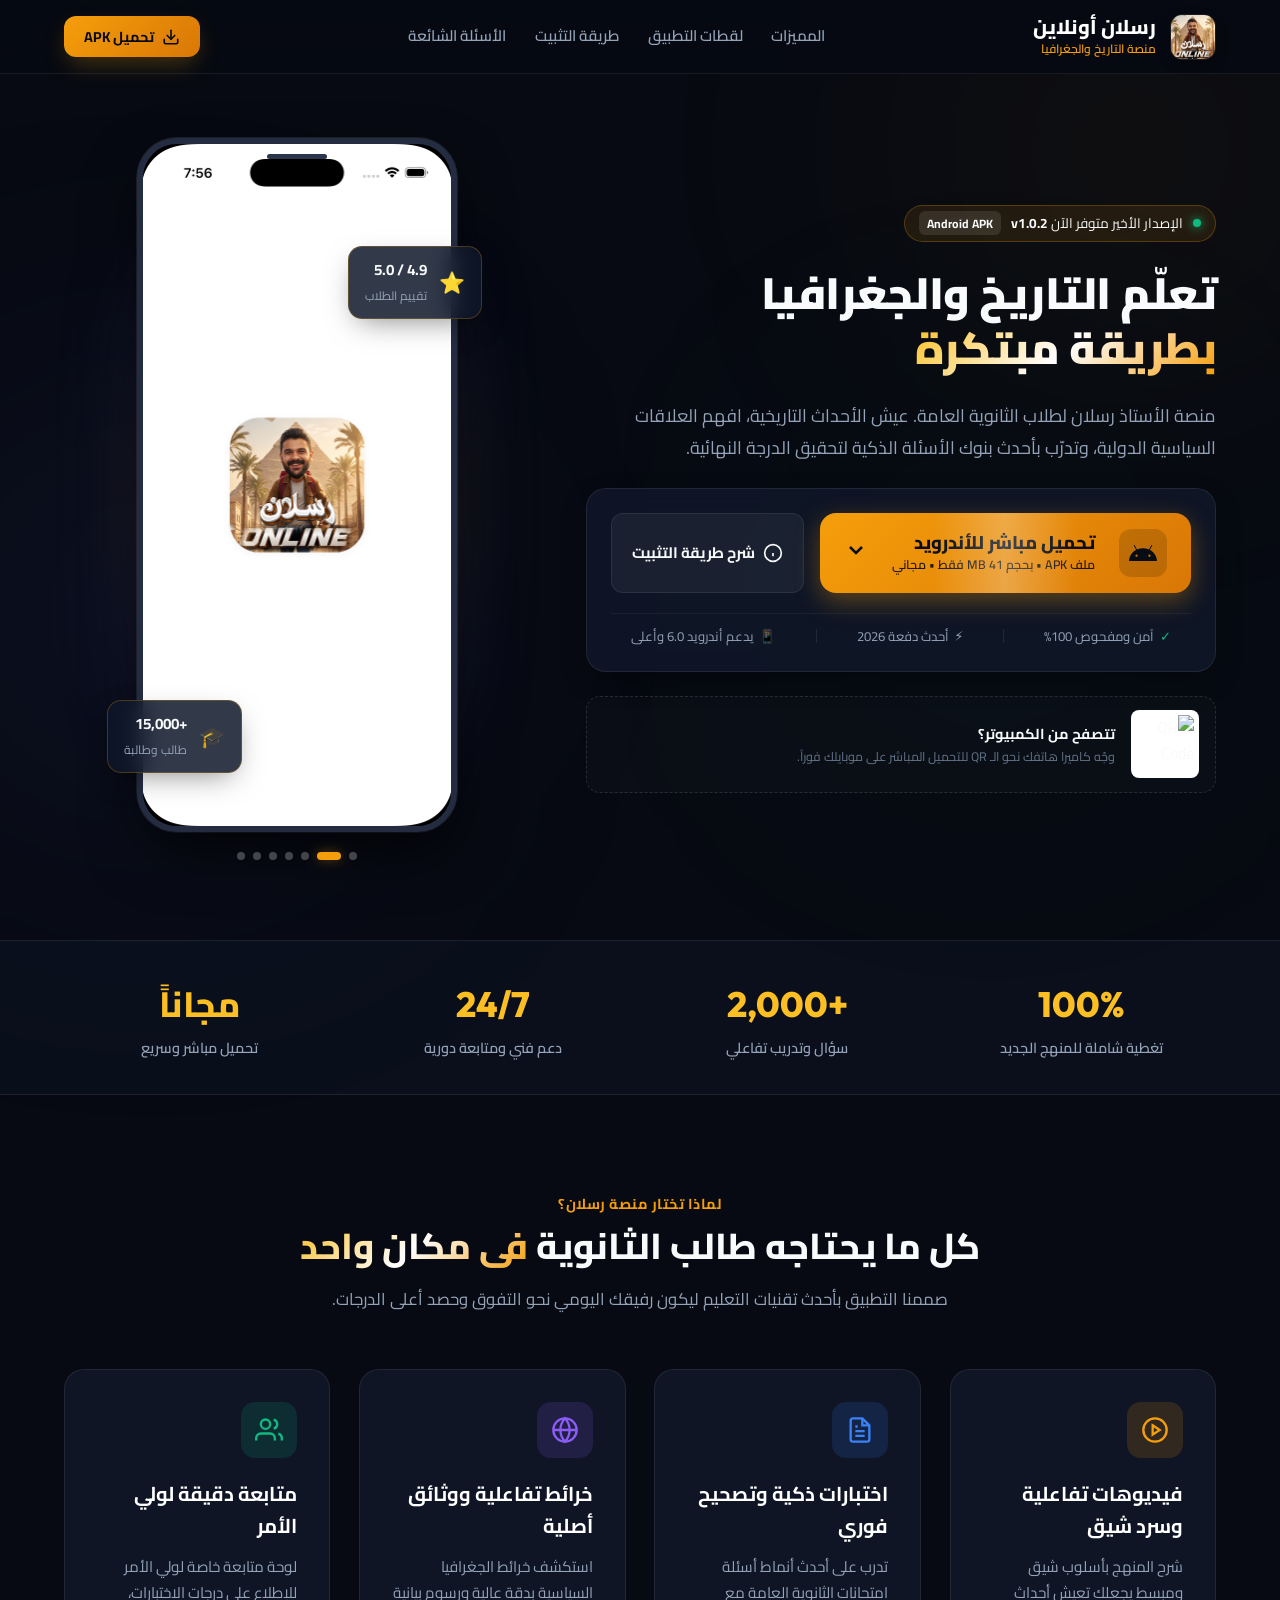
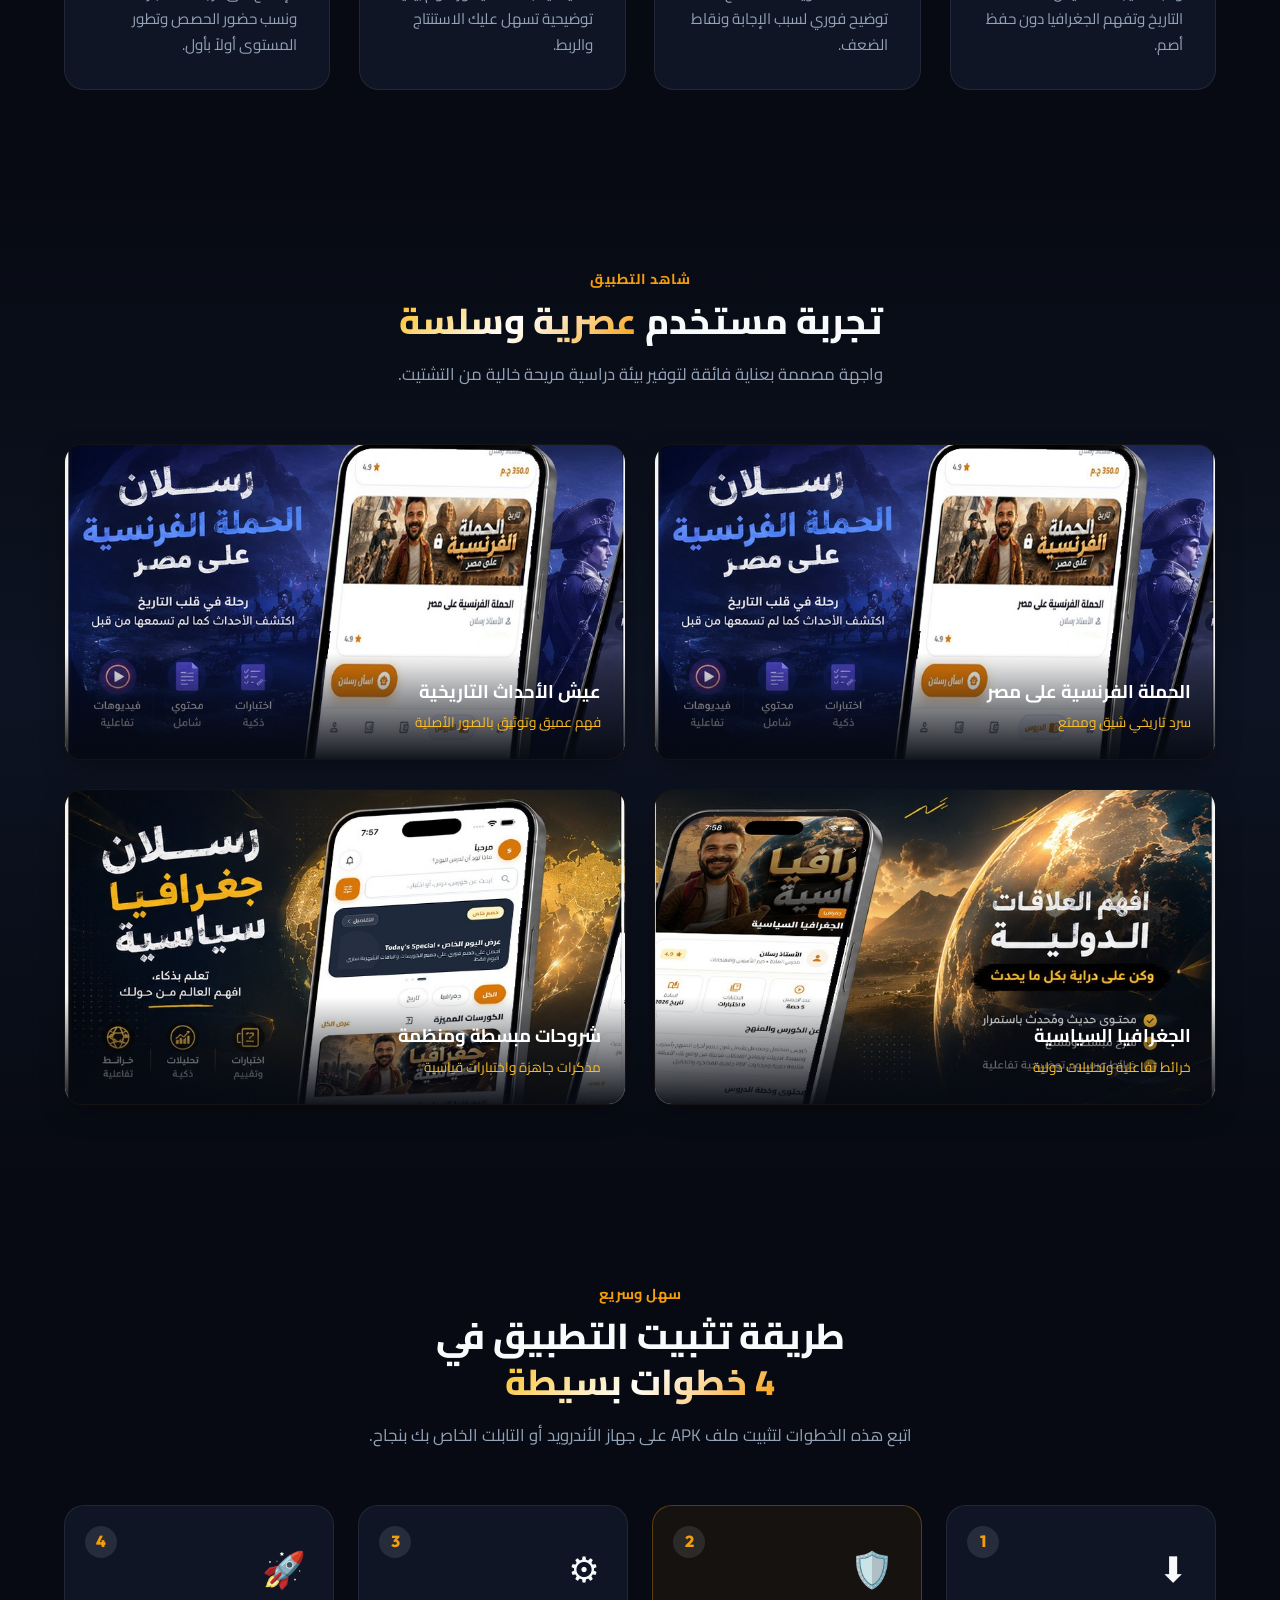
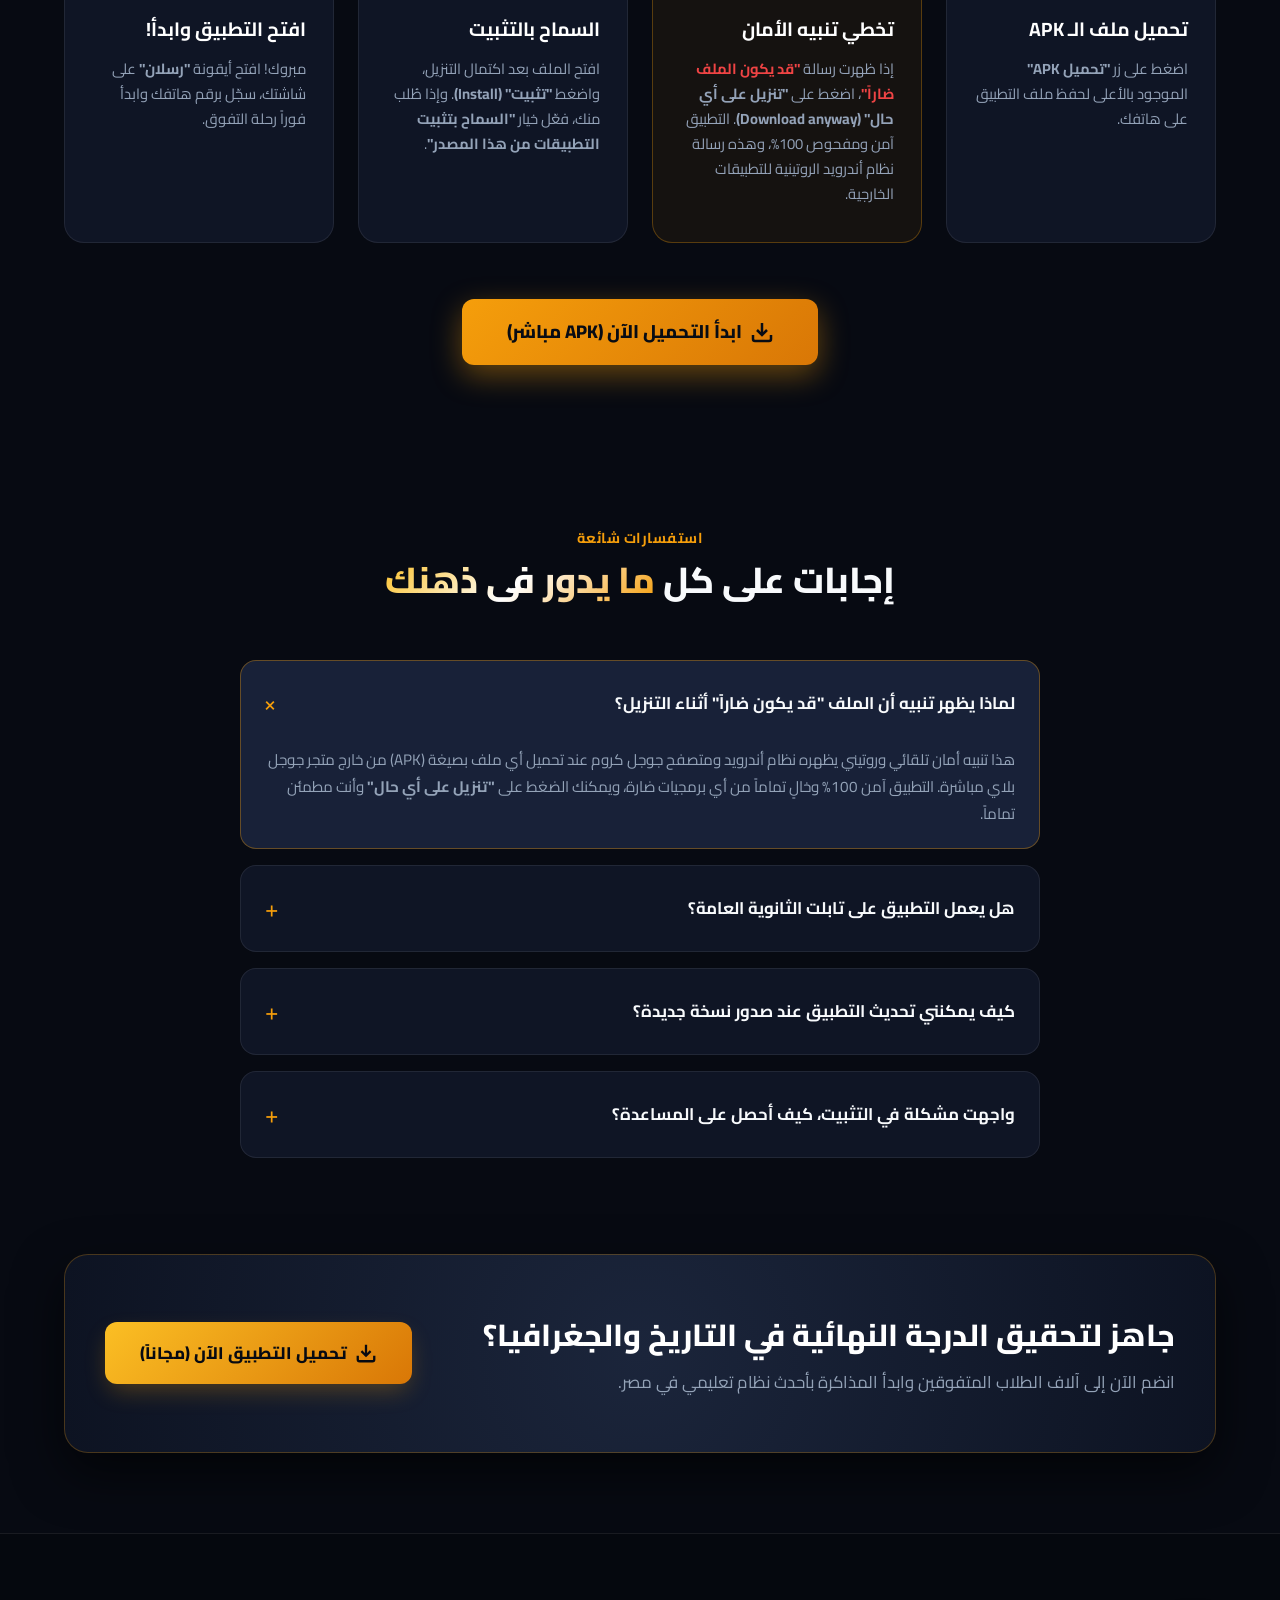
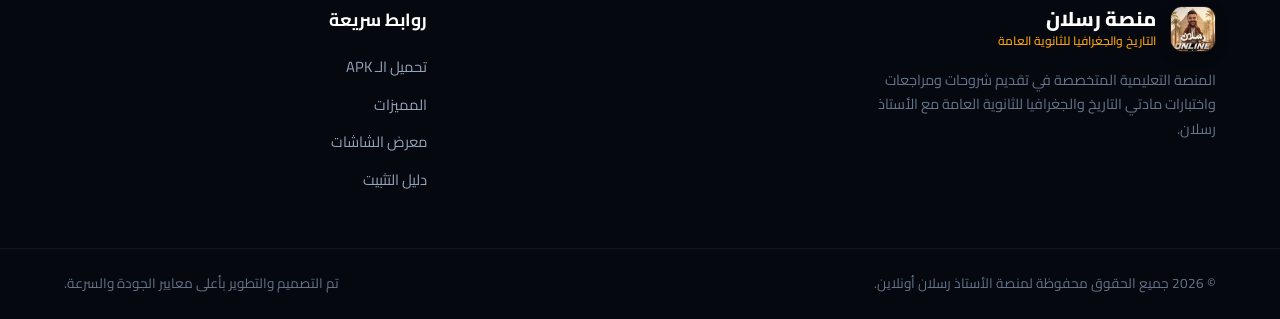
==== commit 44a3253e: "refactor(copy): remove cinematic terms, update to interactive and engaging style" ====
--- a/index.html
+++ b/index.html
@@ -75,7 +75,7 @@
 
                 <h1 class="hero-title">
                     تعلّم التاريخ والجغرافيا <br>
-                    <span class="gradient-text">بطريقة سينمائية تفاعلية</span>
+                    <span class="gradient-text">بطريقة مبتكرة </span>
                 </h1>
 
                 <p class="hero-subtitle">
@@ -220,7 +220,7 @@
                         <svg width="28" height="28" viewBox="0 0 24 24" fill="none" stroke="currentColor" stroke-width="2"><circle cx="12" cy="12" r="10"></circle><polygon points="10 8 16 12 10 16 10 8"></polygon></svg>
                     </div>
                     <h3 class="feature-title">فيديوهات تفاعلية وسرد شيق</h3>
-                    <p class="feature-text">شرح المنهج بأسلوب درامي وسينمائي يجعلك تعيش أحداث التاريخ وتفهم الجغرافيا دون حفظ أصم.</p>
+                    <p class="feature-text">شرح المنهج بأسلوب شيق ومبسط يجعلك تعيش أحداث التاريخ وتفهم الجغرافيا دون حفظ أصم.</p>
                 </div>
 
                 <!-- Feature 2 -->
@@ -267,7 +267,7 @@
                     <img src="assets/images/banner-history-1.jpg" alt="رسلان - الحملة الفرنسية على مصر" loading="lazy">
                     <div class="gallery-overlay">
                         <h4>الحملة الفرنسية على مصر</h4>
-                        <span>سرد تاريخي سينمائي ممتع</span>
+                        <span>سرد تاريخي شيق وممتع</span>
                     </div>
                 </div>
                 <div class="gallery-item">
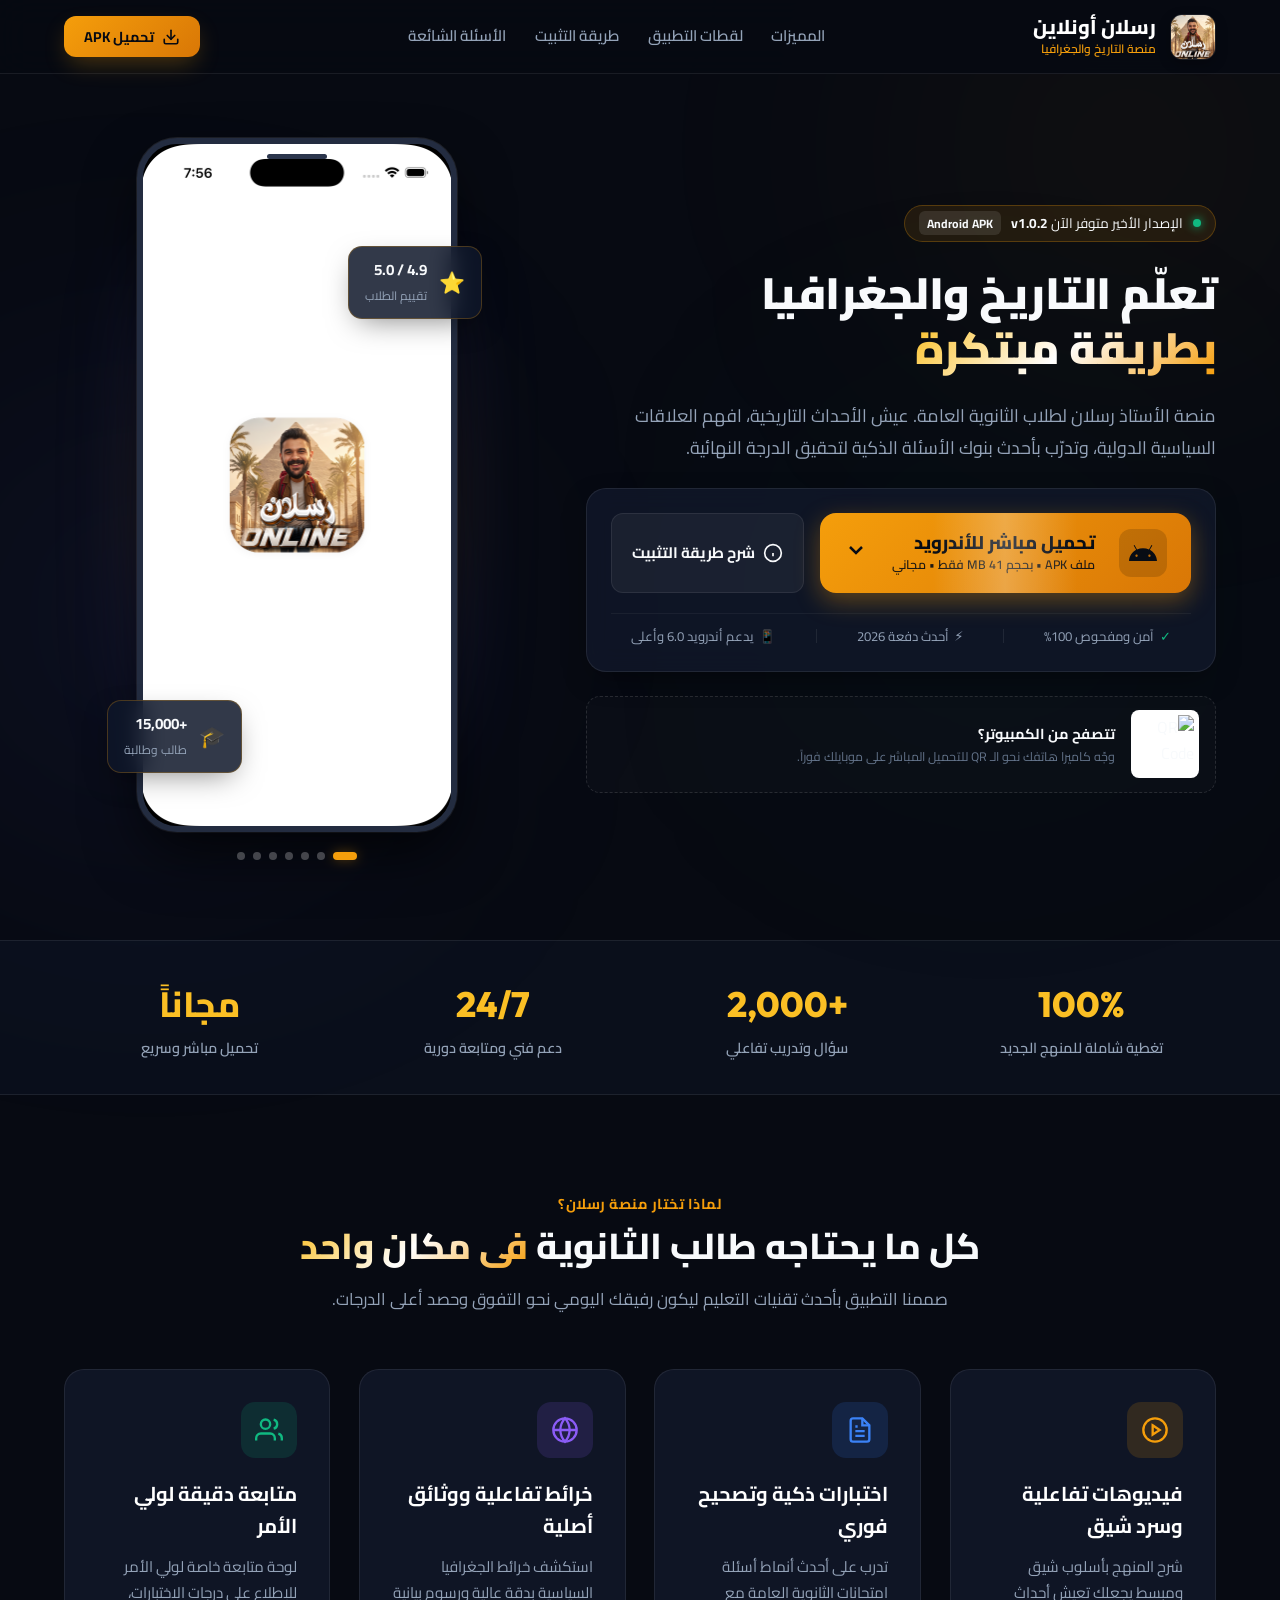
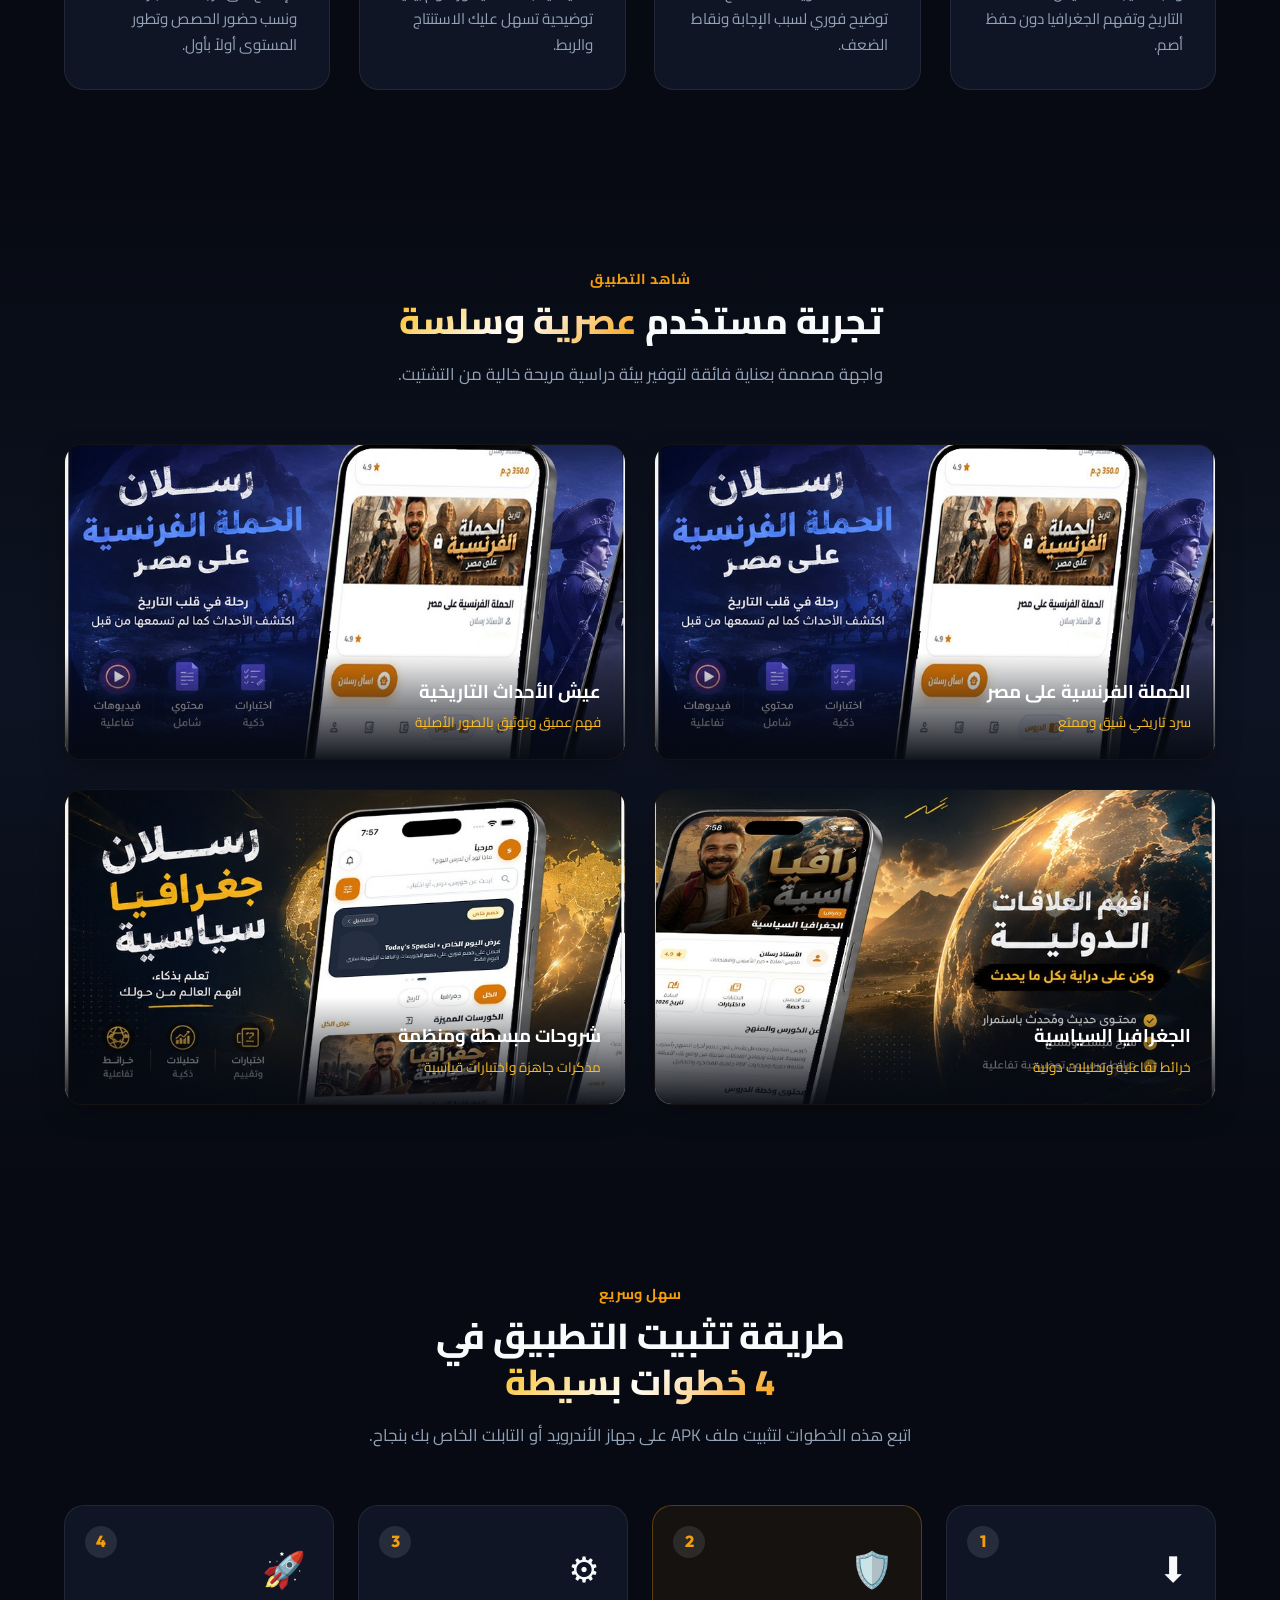
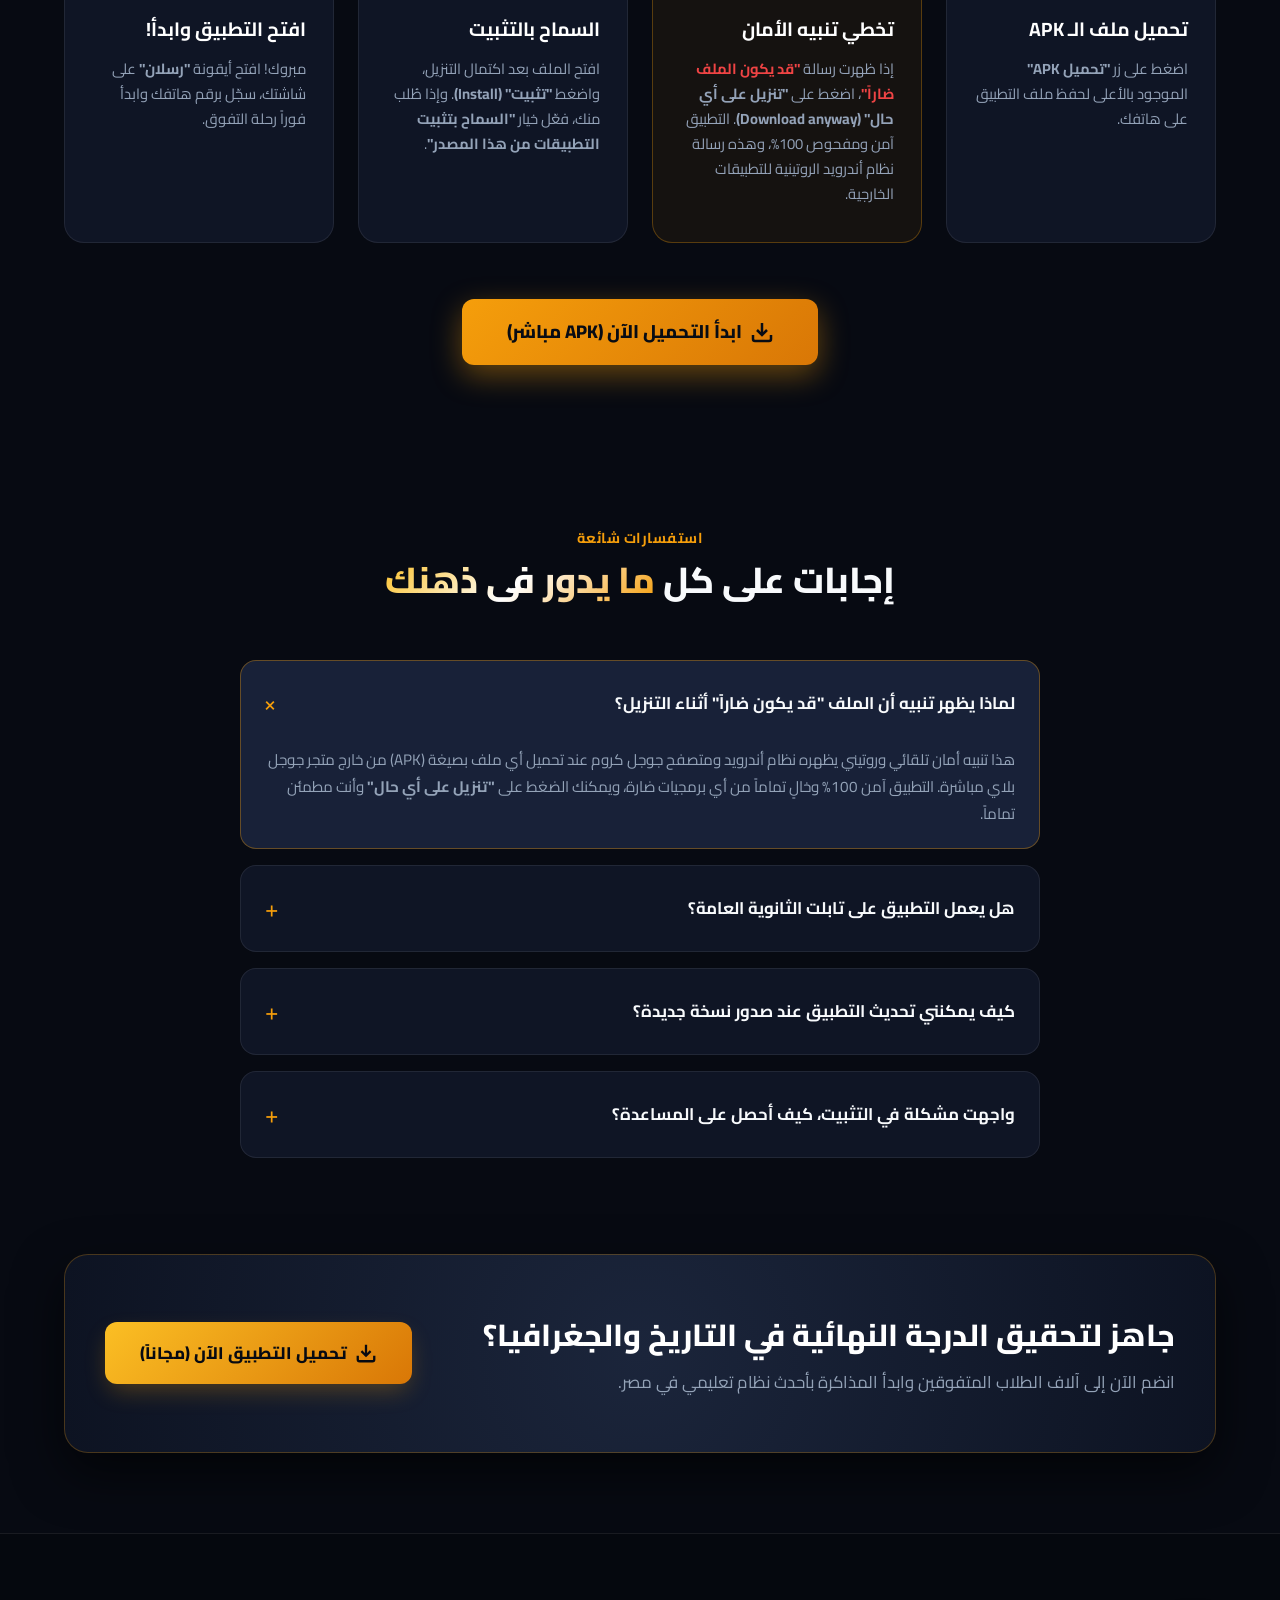
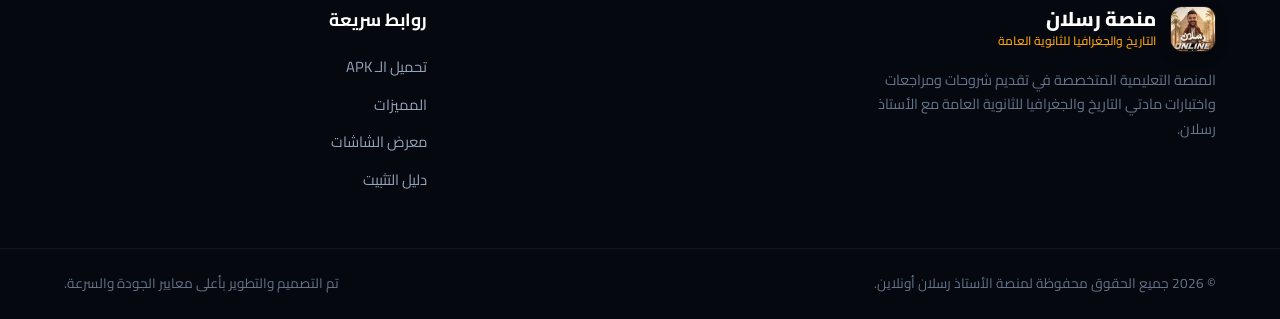
==== commit 0a852f4d: "🚀 update: رفع نسخة APK الجديدة v2026.09.01" ====
--- a/index.html
+++ b/index.html
@@ -75,7 +75,7 @@
 
                 <h1 class="hero-title">
                     تعلّم التاريخ والجغرافيا <br>
-                    <span class="gradient-text">بطريقة مبتكرة </span>
+                    <span class="gradient-text">بطريقة مبتكرة</span>
                 </h1>
 
                 <p class="hero-subtitle">
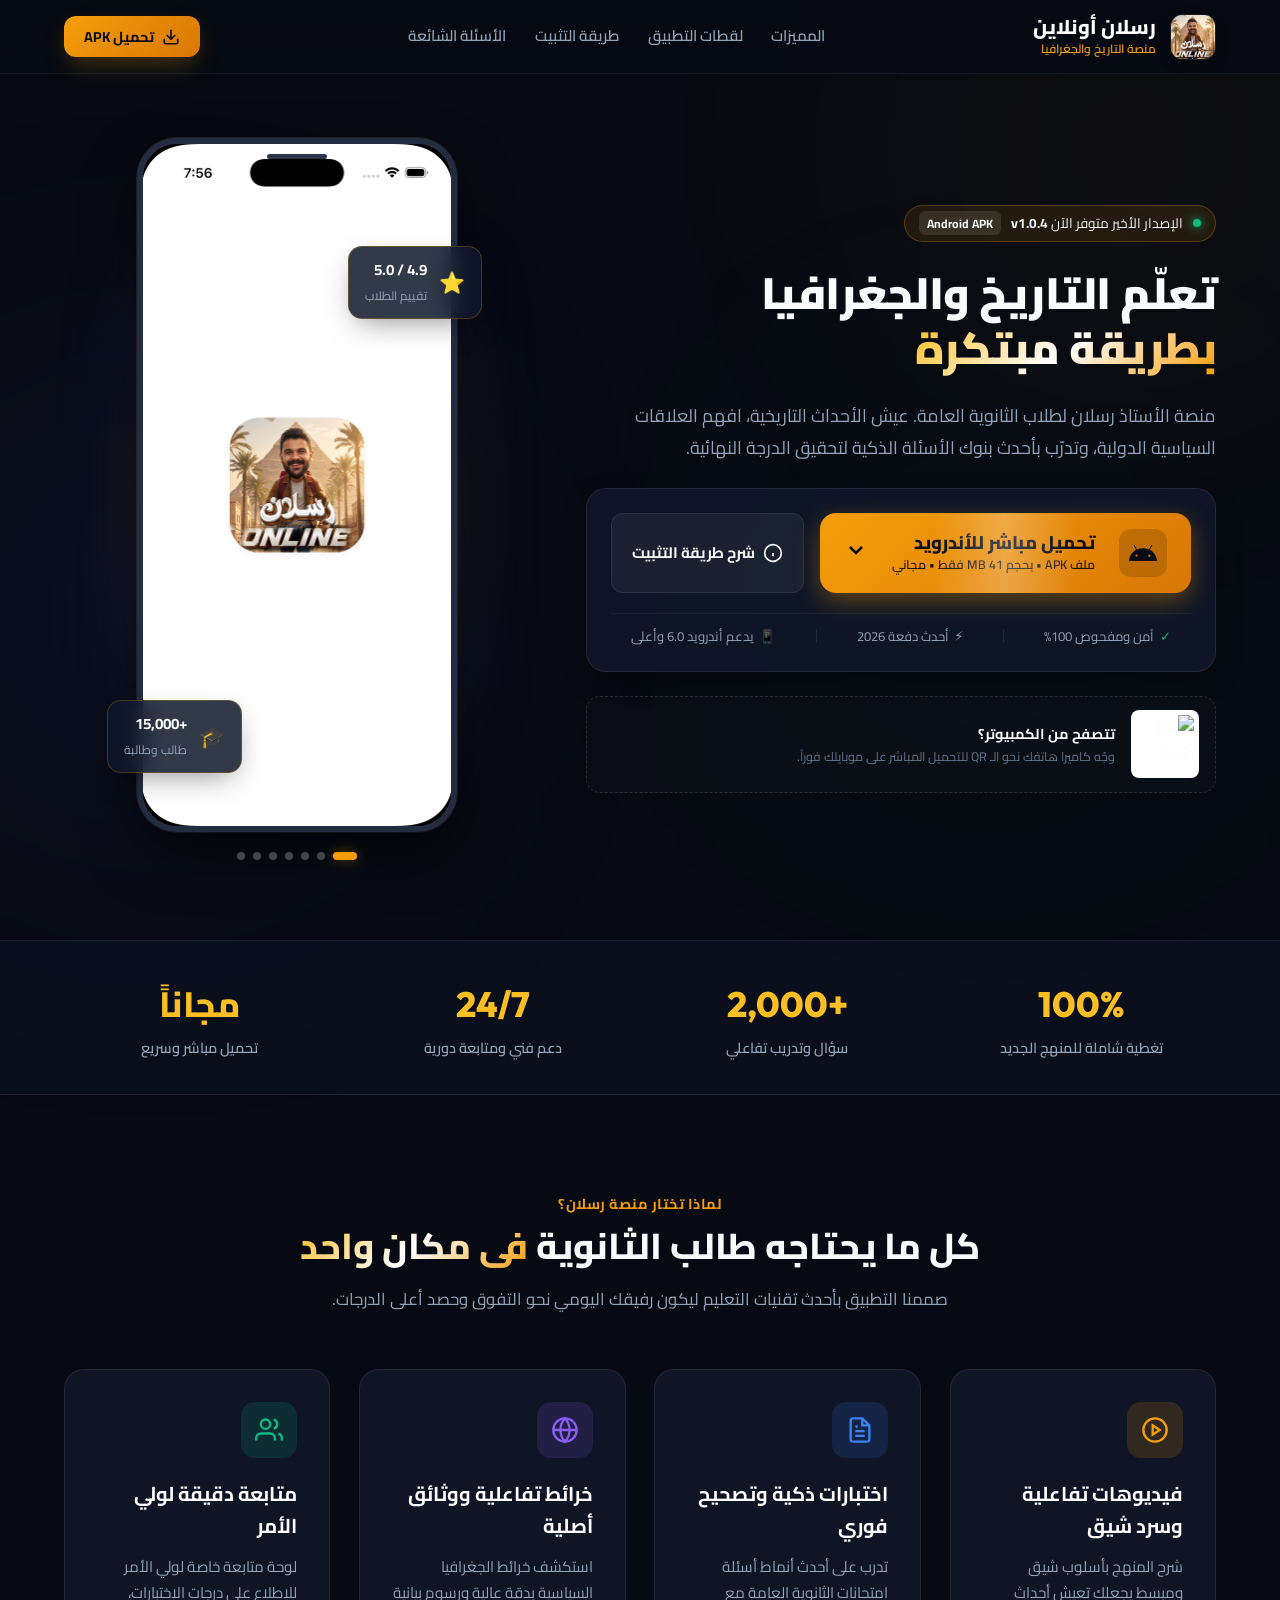
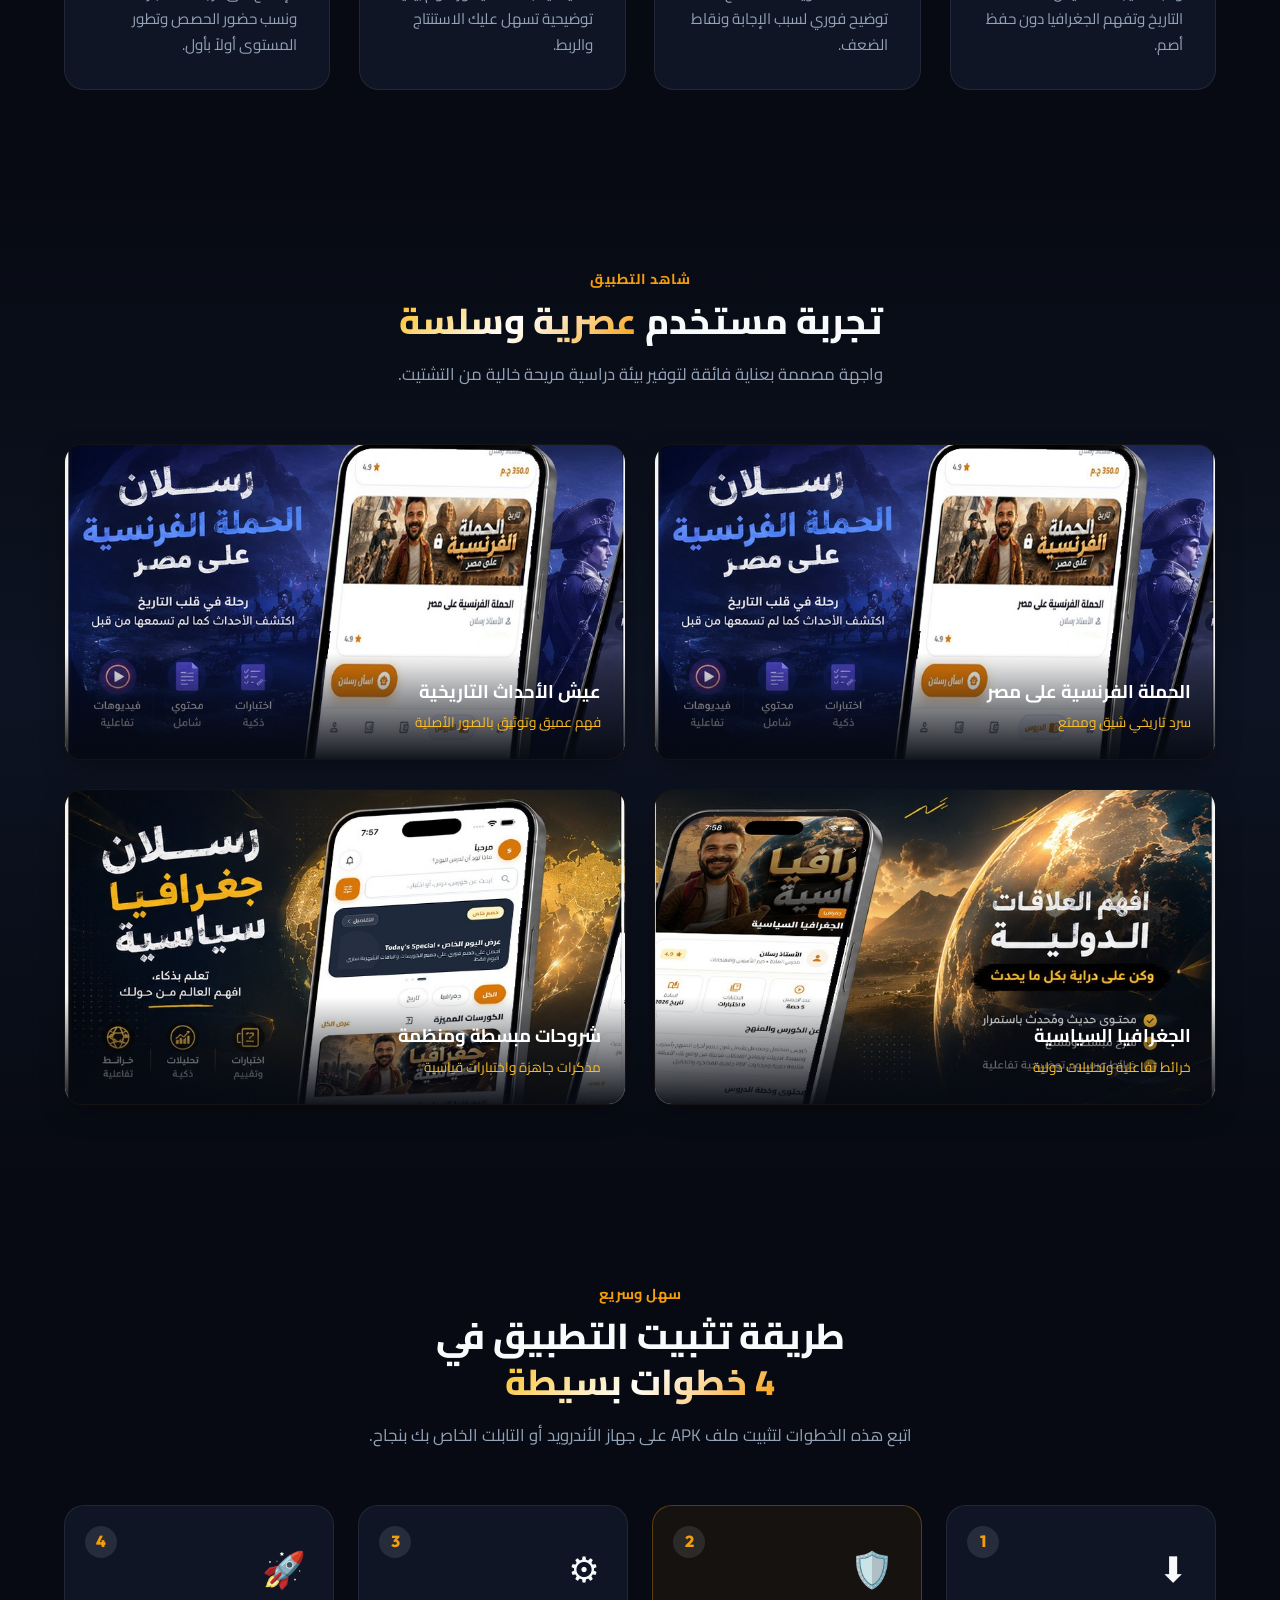
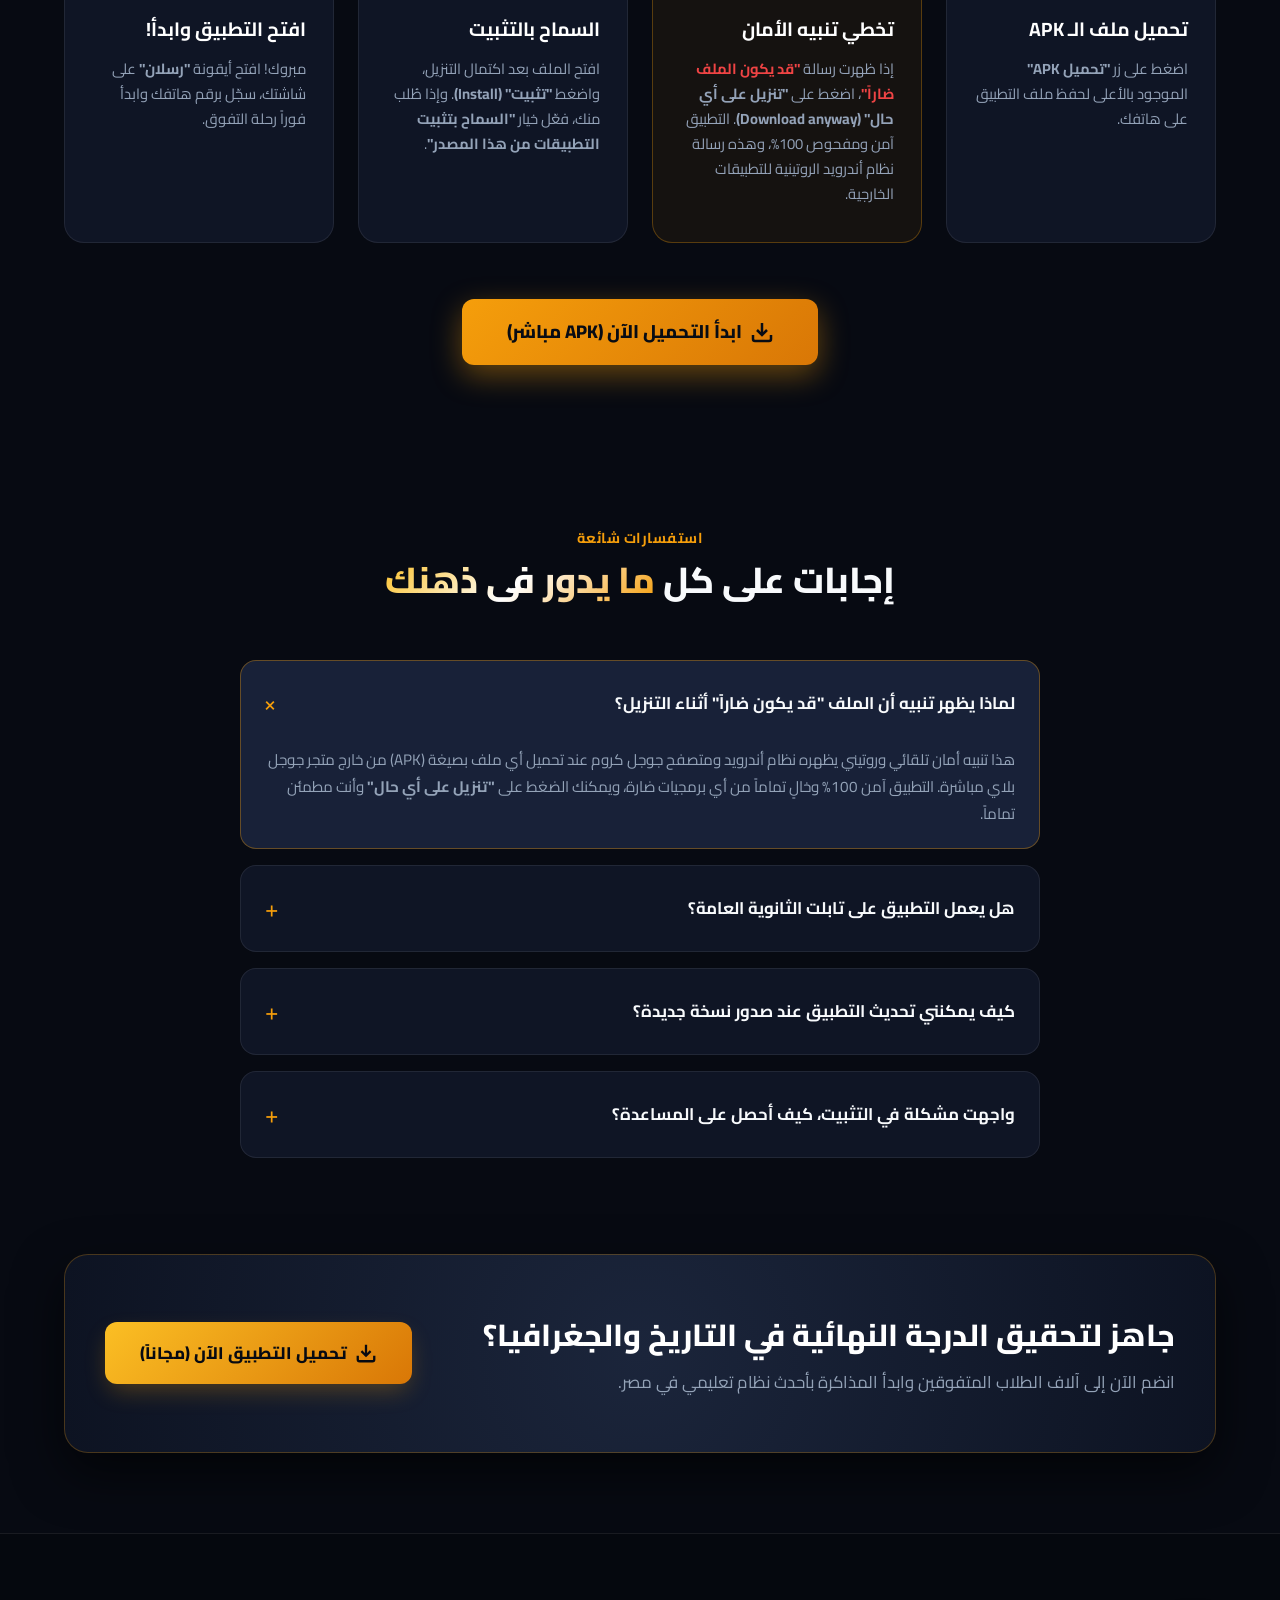
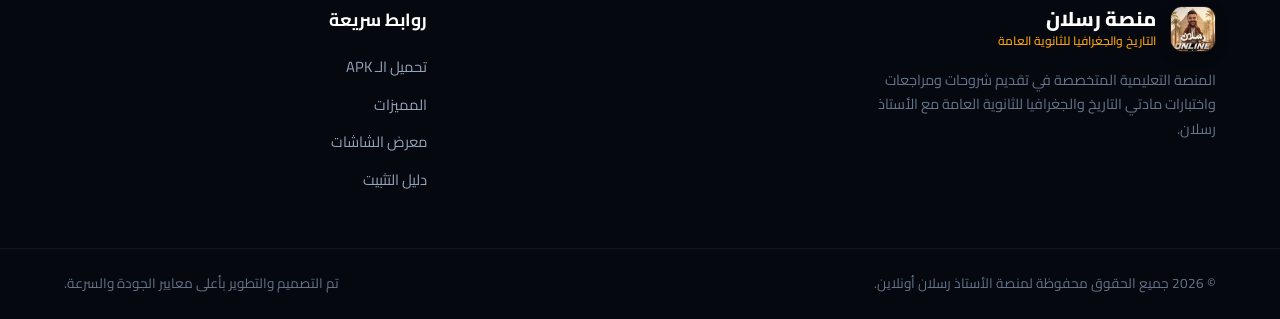
==== commit 94a90ba1: "release: update android apk to v1.0.4 (Build 4)" ====
--- a/index.html
+++ b/index.html
@@ -69,7 +69,7 @@
             <div class="hero-content">
                 <div class="version-badge">
                     <span class="pulse-dot"></span>
-                    <span>الإصدار الأخير متوفر الآن <strong>v1.0.2</strong></span>
+                    <span>الإصدار الأخير متوفر الآن <strong>v1.0.4</strong></span>
                     <span class="platform-chip">Android APK</span>
                 </div>
 
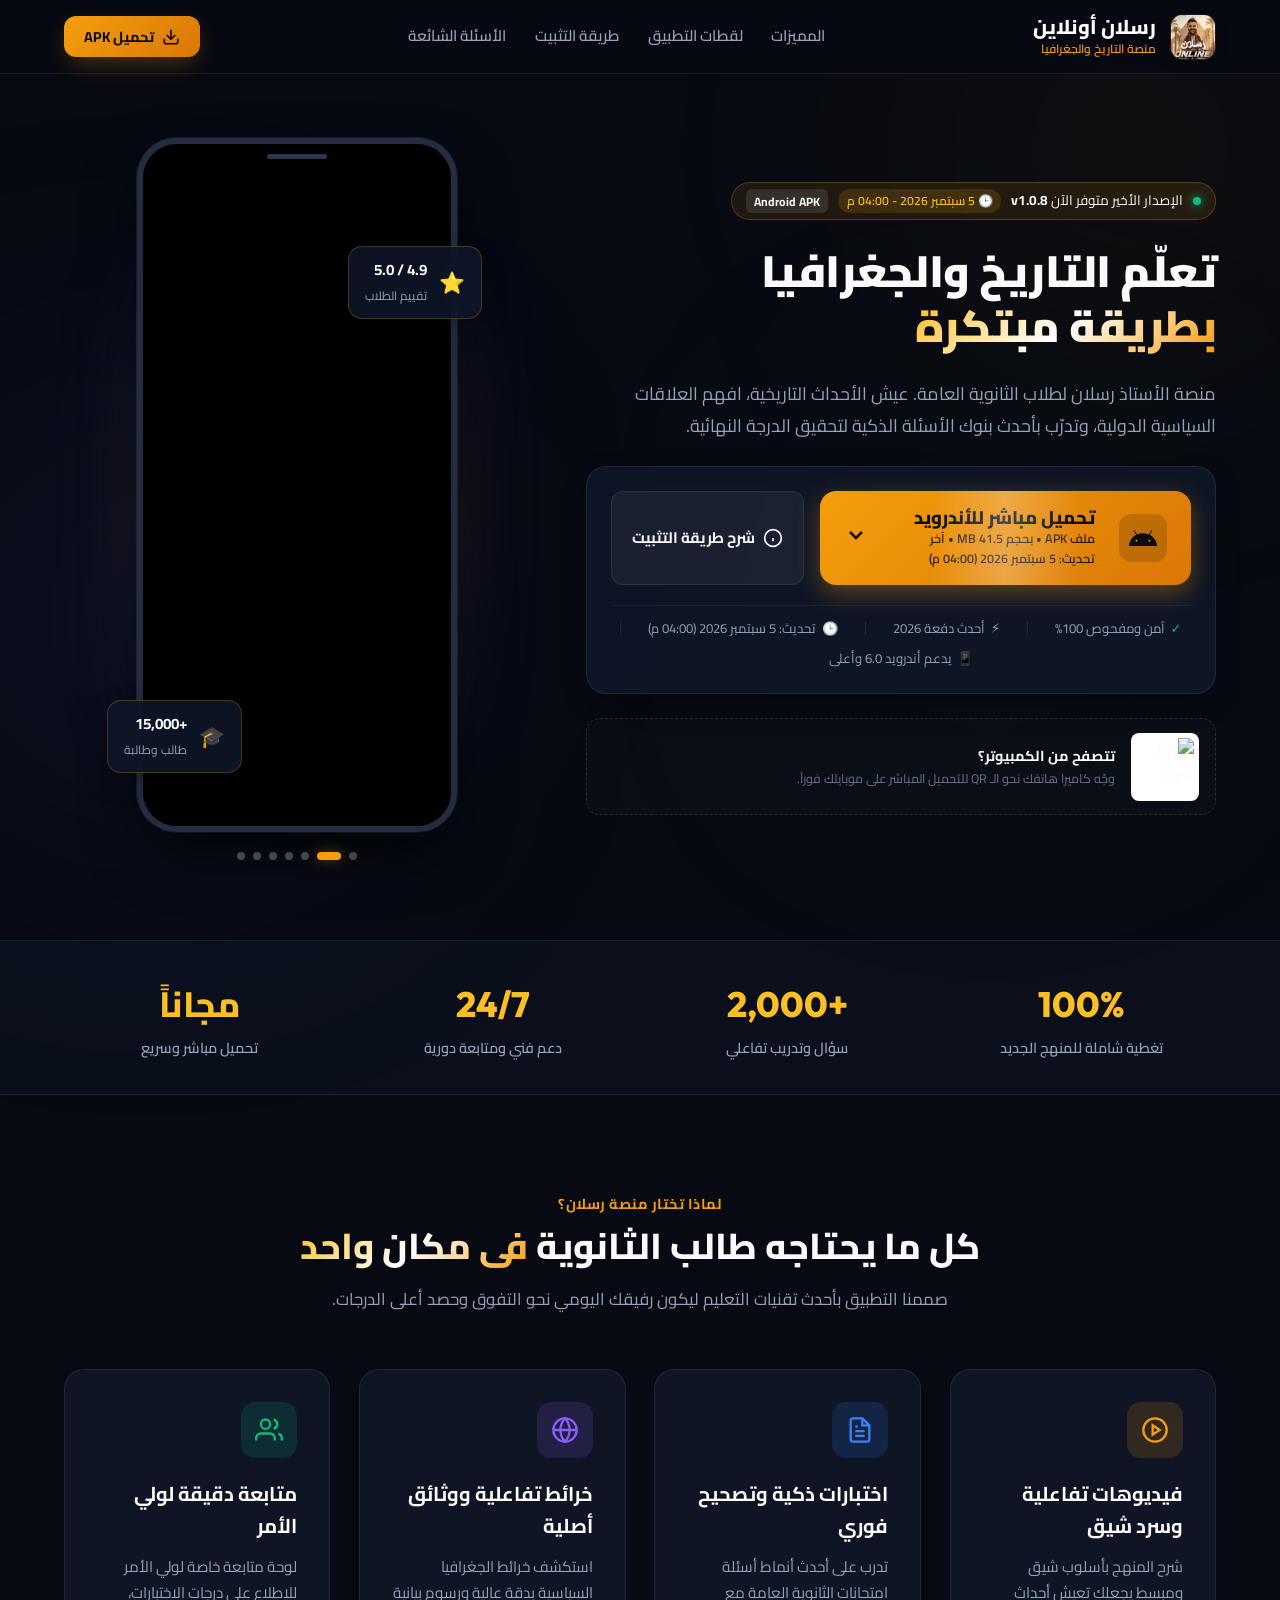
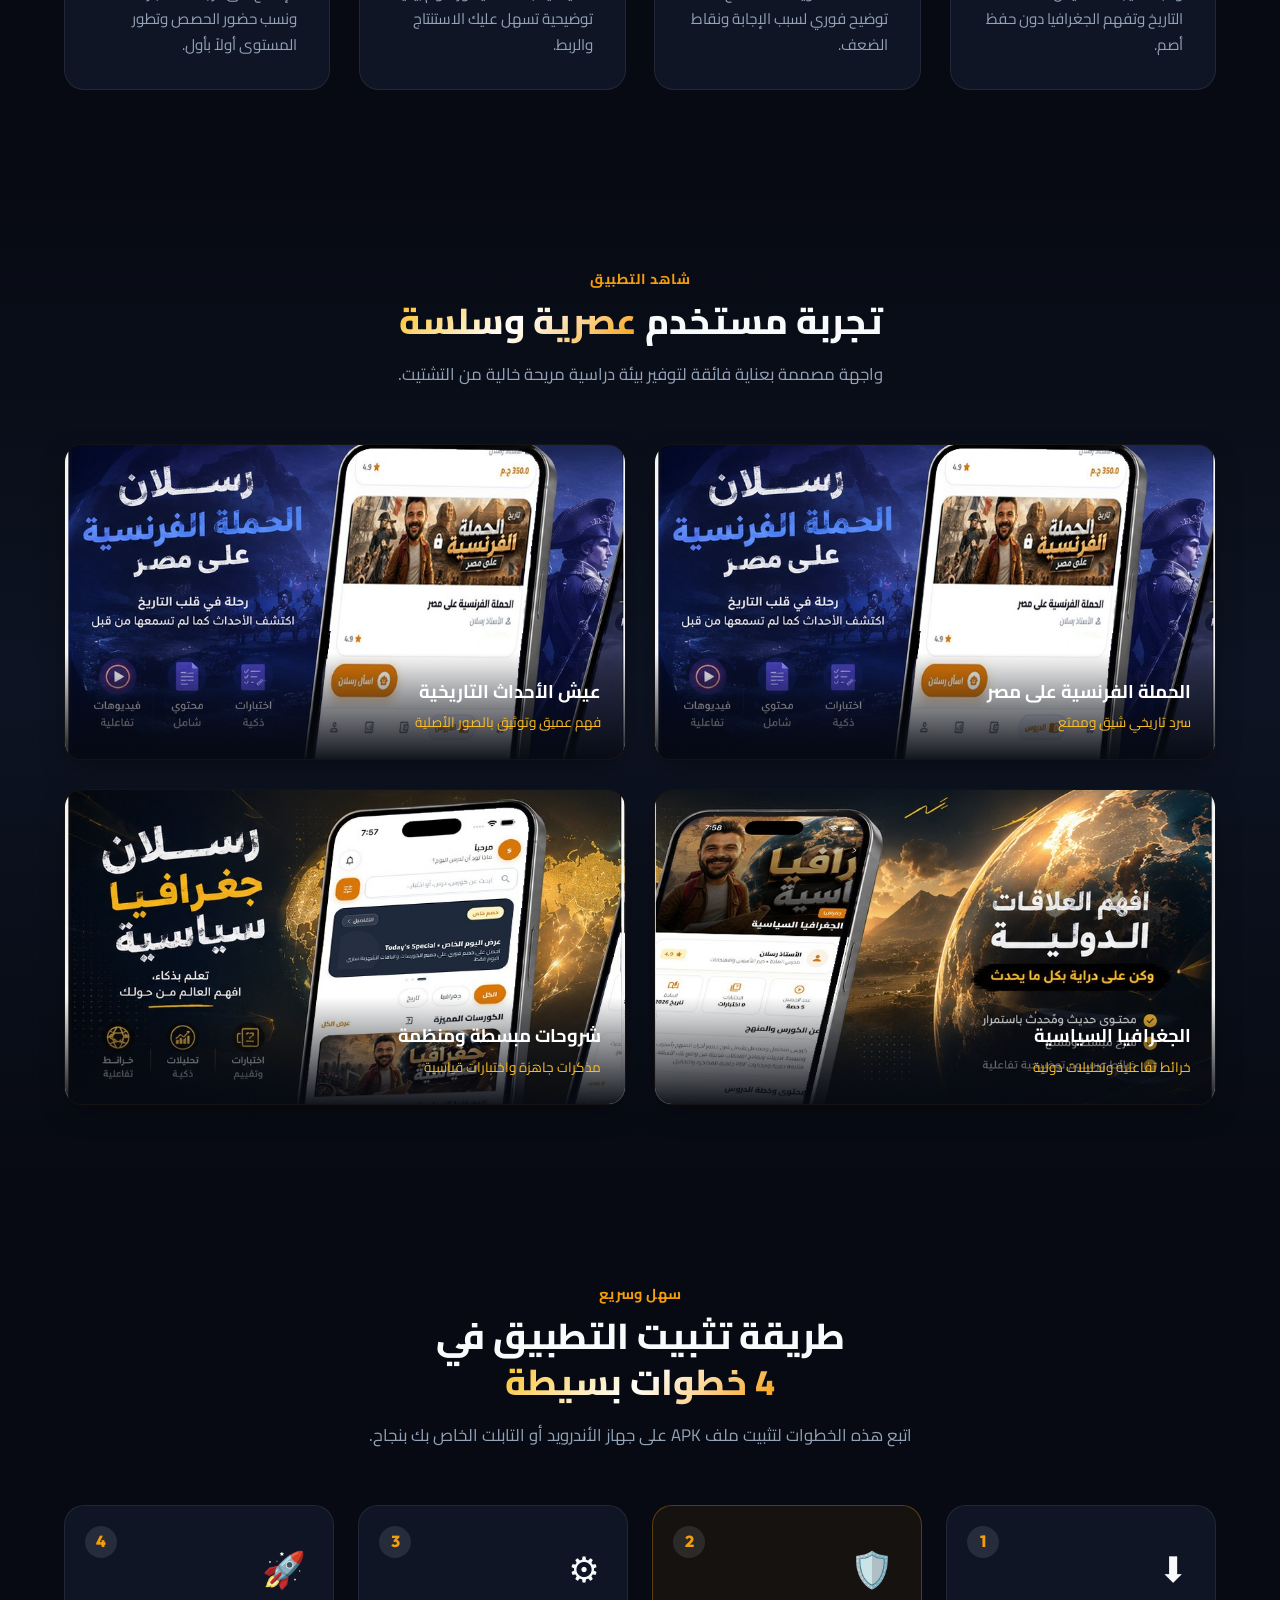
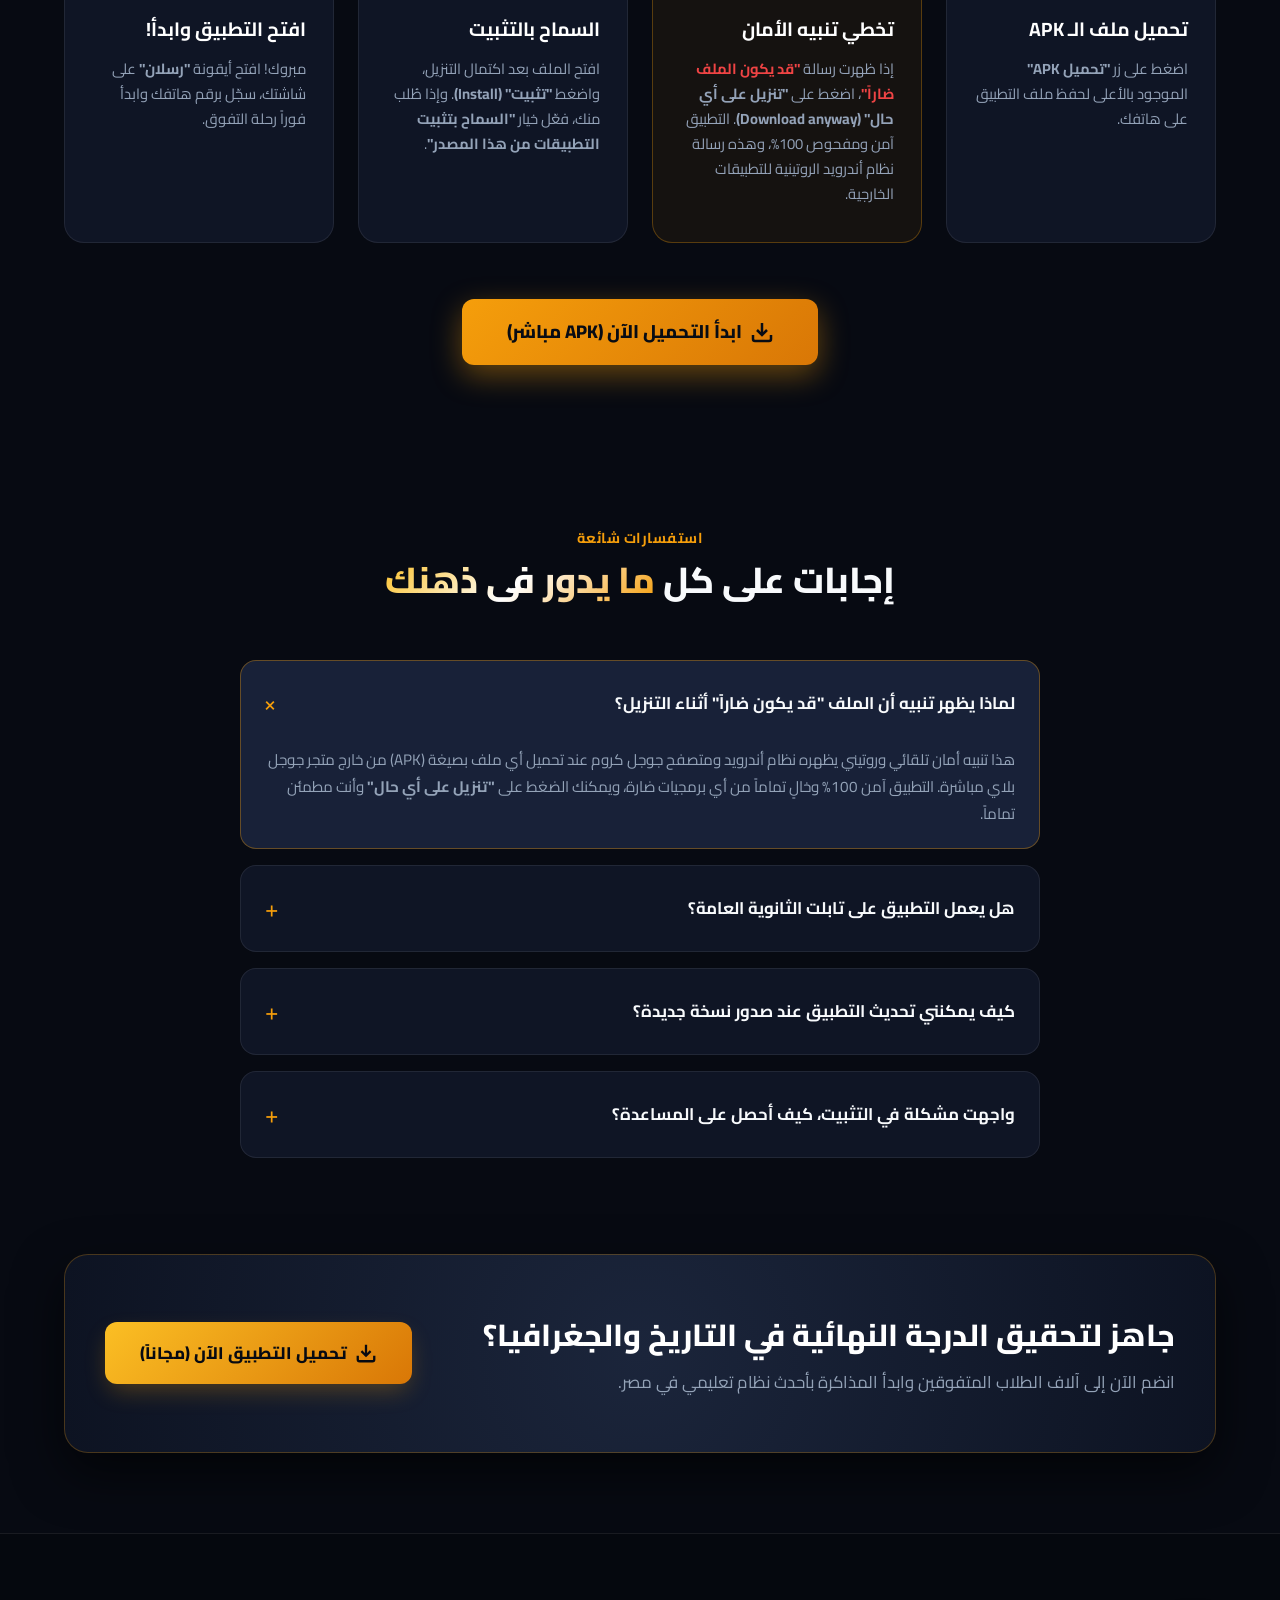
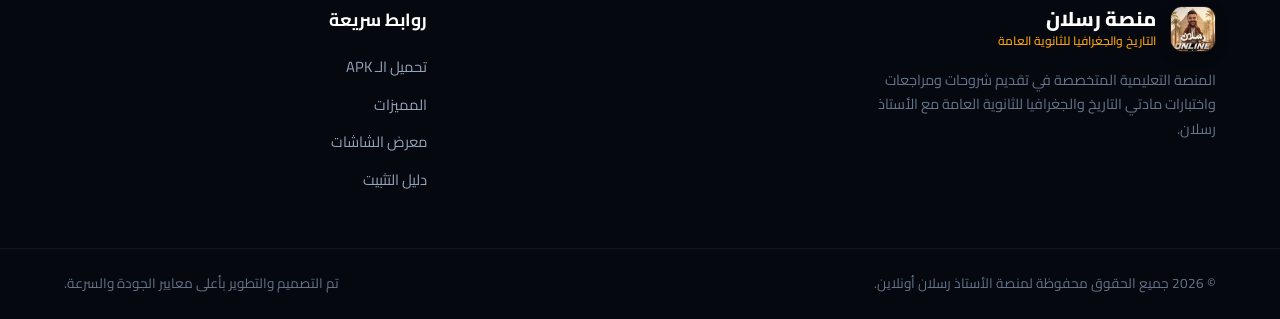
==== commit 80e1ebf5: "feat: add version date badge to landing page and improve download section layout responsiveness" ====
--- a/index.html
+++ b/index.html
@@ -69,7 +69,8 @@
             <div class="hero-content">
                 <div class="version-badge">
                     <span class="pulse-dot"></span>
-                    <span>الإصدار الأخير متوفر الآن <strong>v1.0.4</strong></span>
+                    <span>الإصدار الأخير متوفر الآن <strong>v1.0.8</strong></span>
+                    <span class="version-date">🕒 5 سبتمبر 2026 - 04:00 م</span>
                     <span class="platform-chip">Android APK</span>
                 </div>
 
@@ -93,7 +94,7 @@
                             </div>
                             <div class="btn-content">
                                 <span class="btn-label">تحميل مباشر للأندرويد</span>
-                                <span class="btn-subtext">ملف APK • بحجم 41 MB فقط • مجاني</span>
+                                <span class="btn-subtext">ملف APK • بحجم 41.5 MB • آخر تحديث: 5 سبتمبر 2026 (04:00 م)</span>
                             </div>
                             <div class="btn-arrow">
                                 <svg width="24" height="24" viewBox="0 0 24 24" fill="none" stroke="currentColor" stroke-width="2.5"><polyline points="6 9 12 15 18 9"></polyline></svg>
@@ -116,6 +117,11 @@
                         <div class="spec-item">
                             <span class="spec-icon">⚡</span>
                             <span>أحدث دفعة 2026</span>
+                        </div>
+                        <div class="spec-divider"></div>
+                        <div class="spec-item">
+                            <span class="spec-icon">🕒</span>
+                            <span>تحديث: 5 سبتمبر 2026 (04:00 م)</span>
                         </div>
                         <div class="spec-divider"></div>
                         <div class="spec-item">
--- a/css/style.css
+++ b/css/style.css
@@ -303,6 +303,18 @@
     font-weight: 700;
 }
 
+.version-date {
+    background: rgba(245, 158, 11, 0.15);
+    color: #fbbf24;
+    padding: 0.15rem 0.55rem;
+    border-radius: 12px;
+    font-size: 0.76rem;
+    font-weight: 600;
+    display: inline-flex;
+    align-items: center;
+    gap: 0.3rem;
+}
+
 .hero-title {
     font-size: 2.75rem;
     font-weight: 900;
@@ -420,6 +432,8 @@
     display: flex;
     align-items: center;
     justify-content: space-around;
+    flex-wrap: wrap;
+    gap: 0.6rem 0.5rem;
     padding-top: 0.75rem;
     border-top: 1px solid rgba(255, 255, 255, 0.05);
     font-size: 0.82rem;
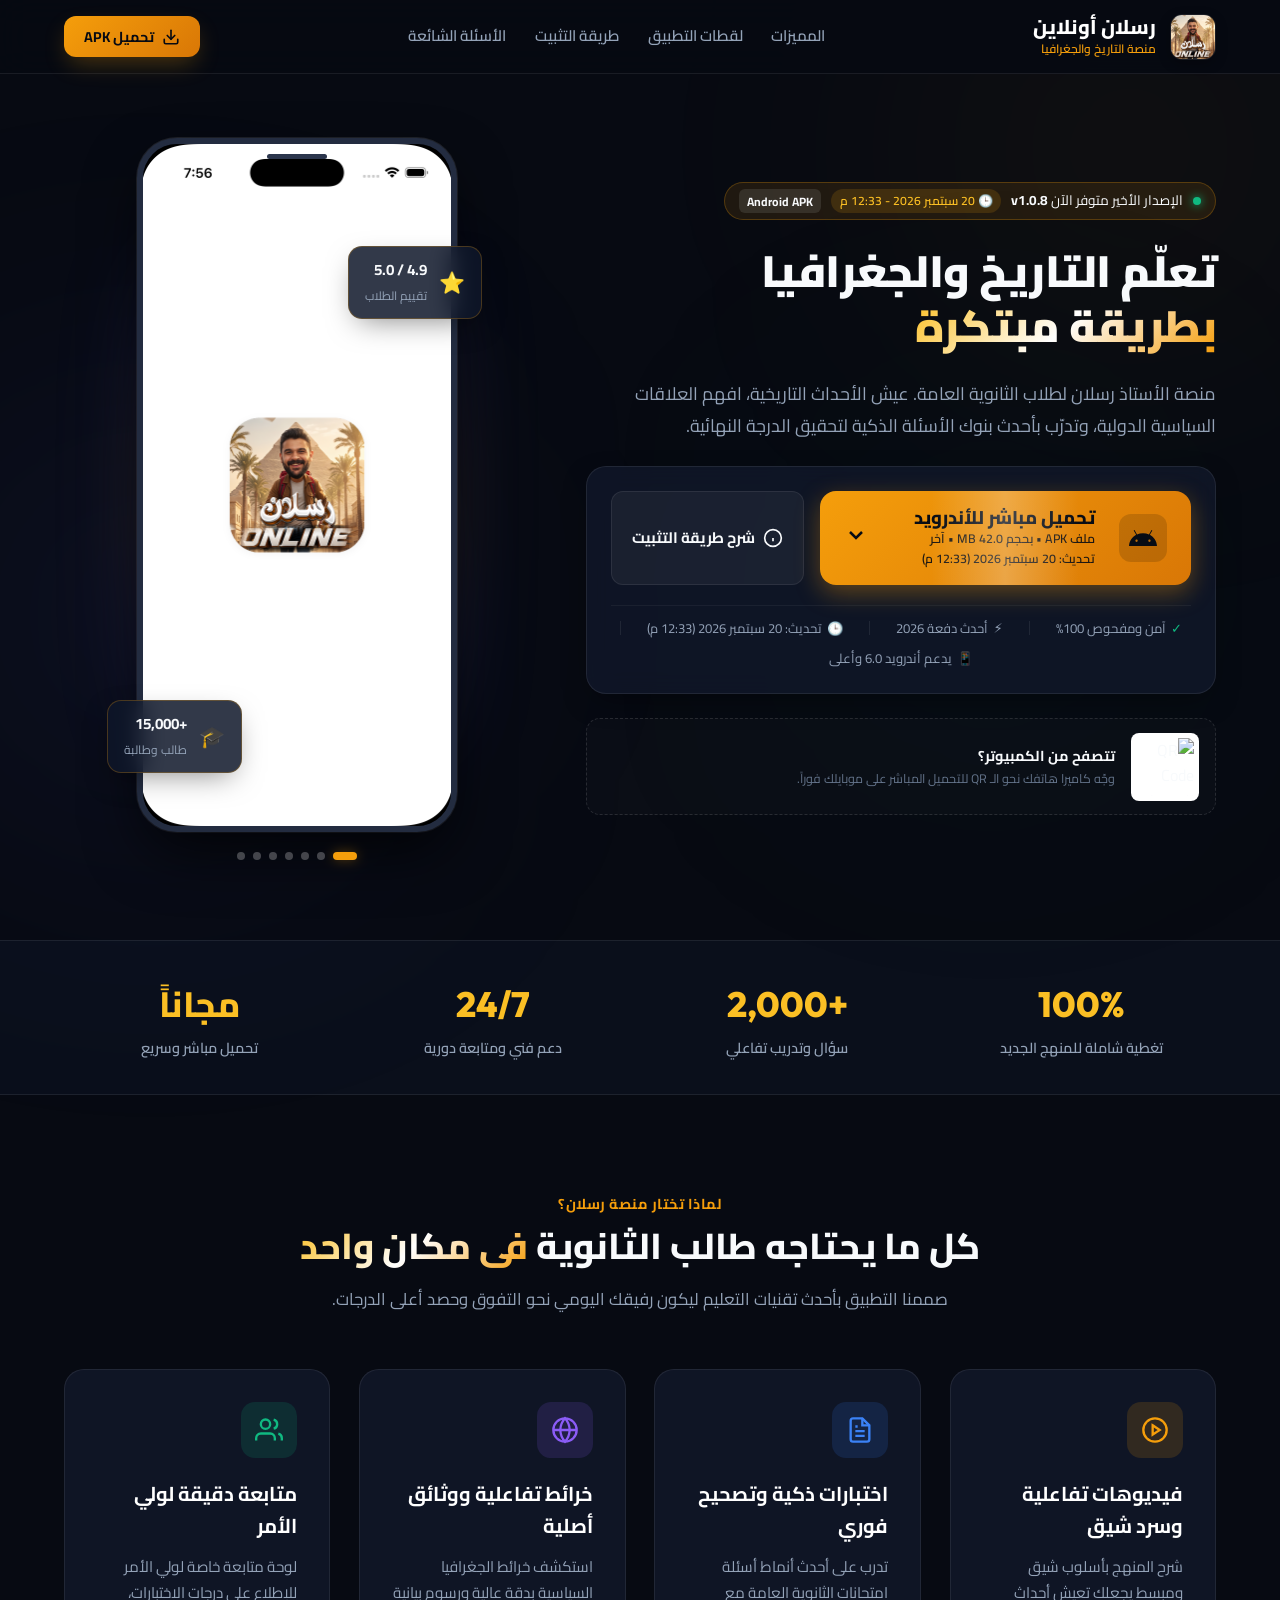
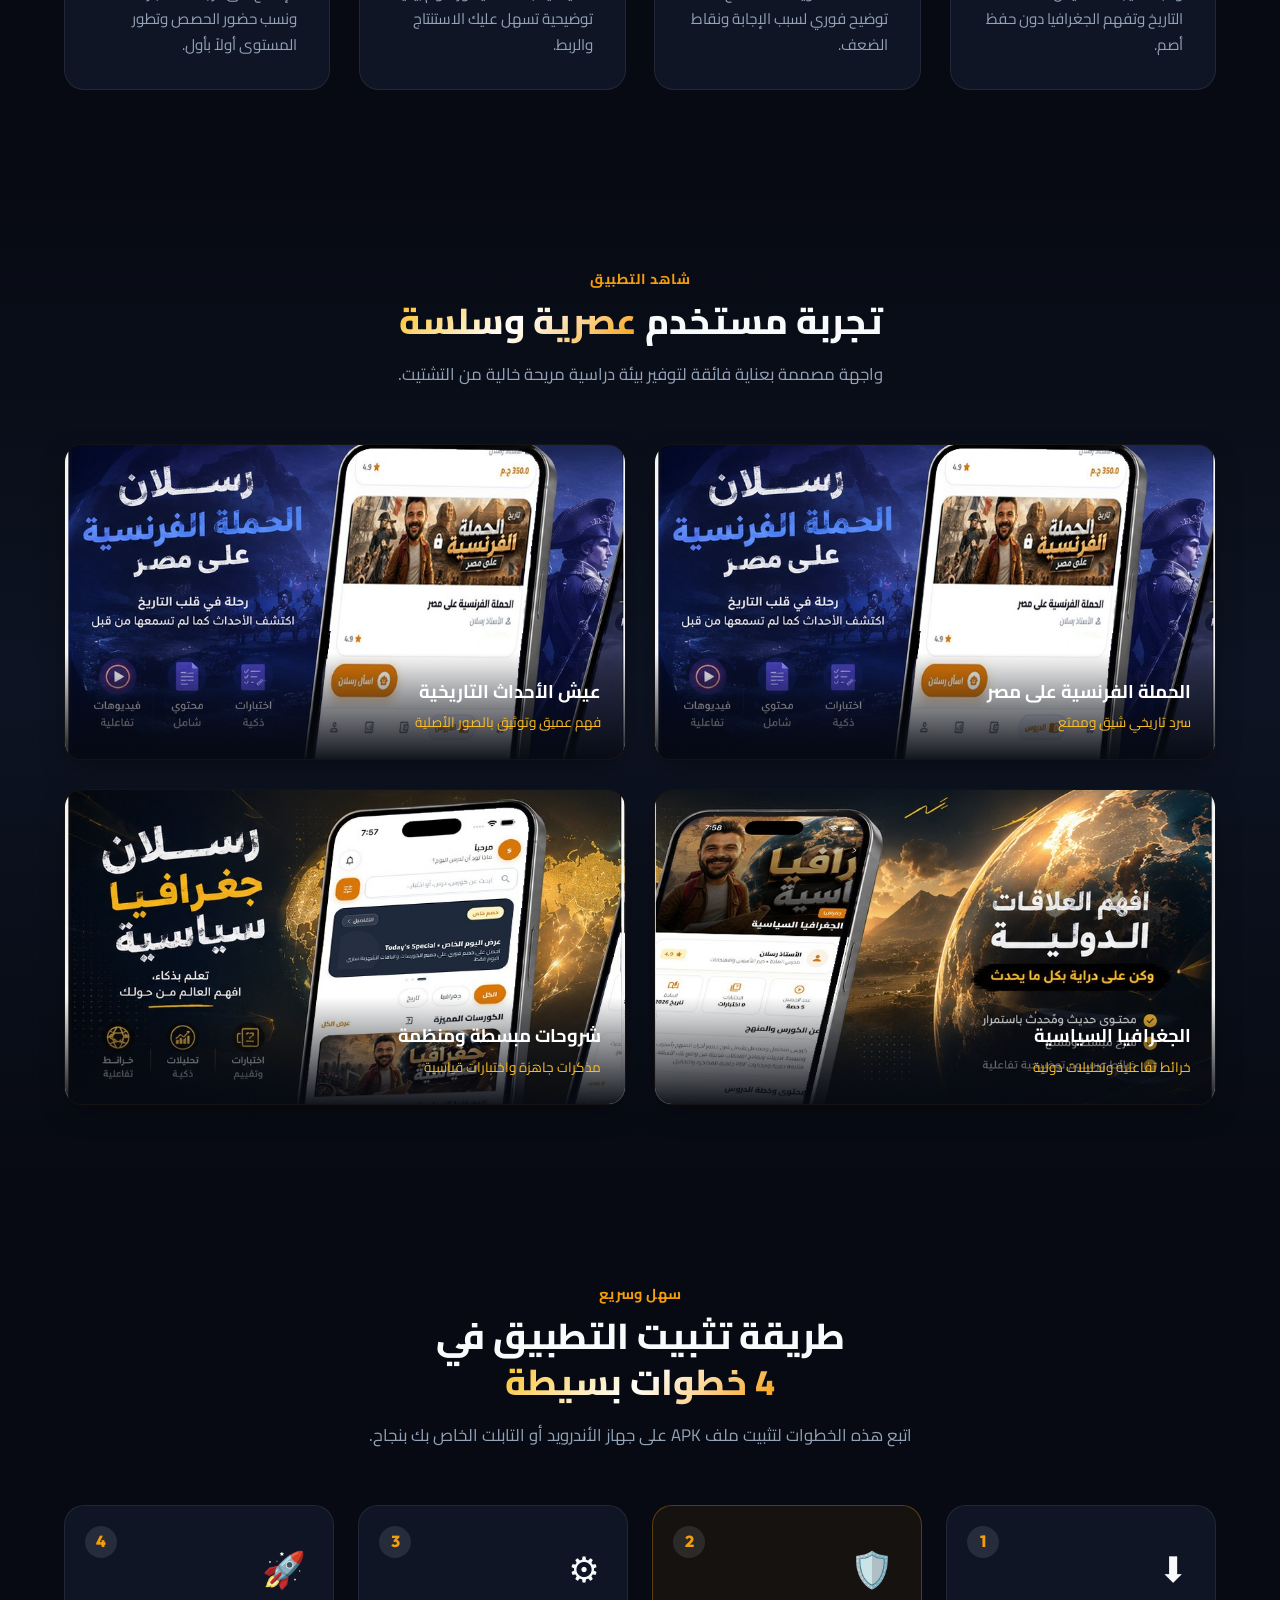
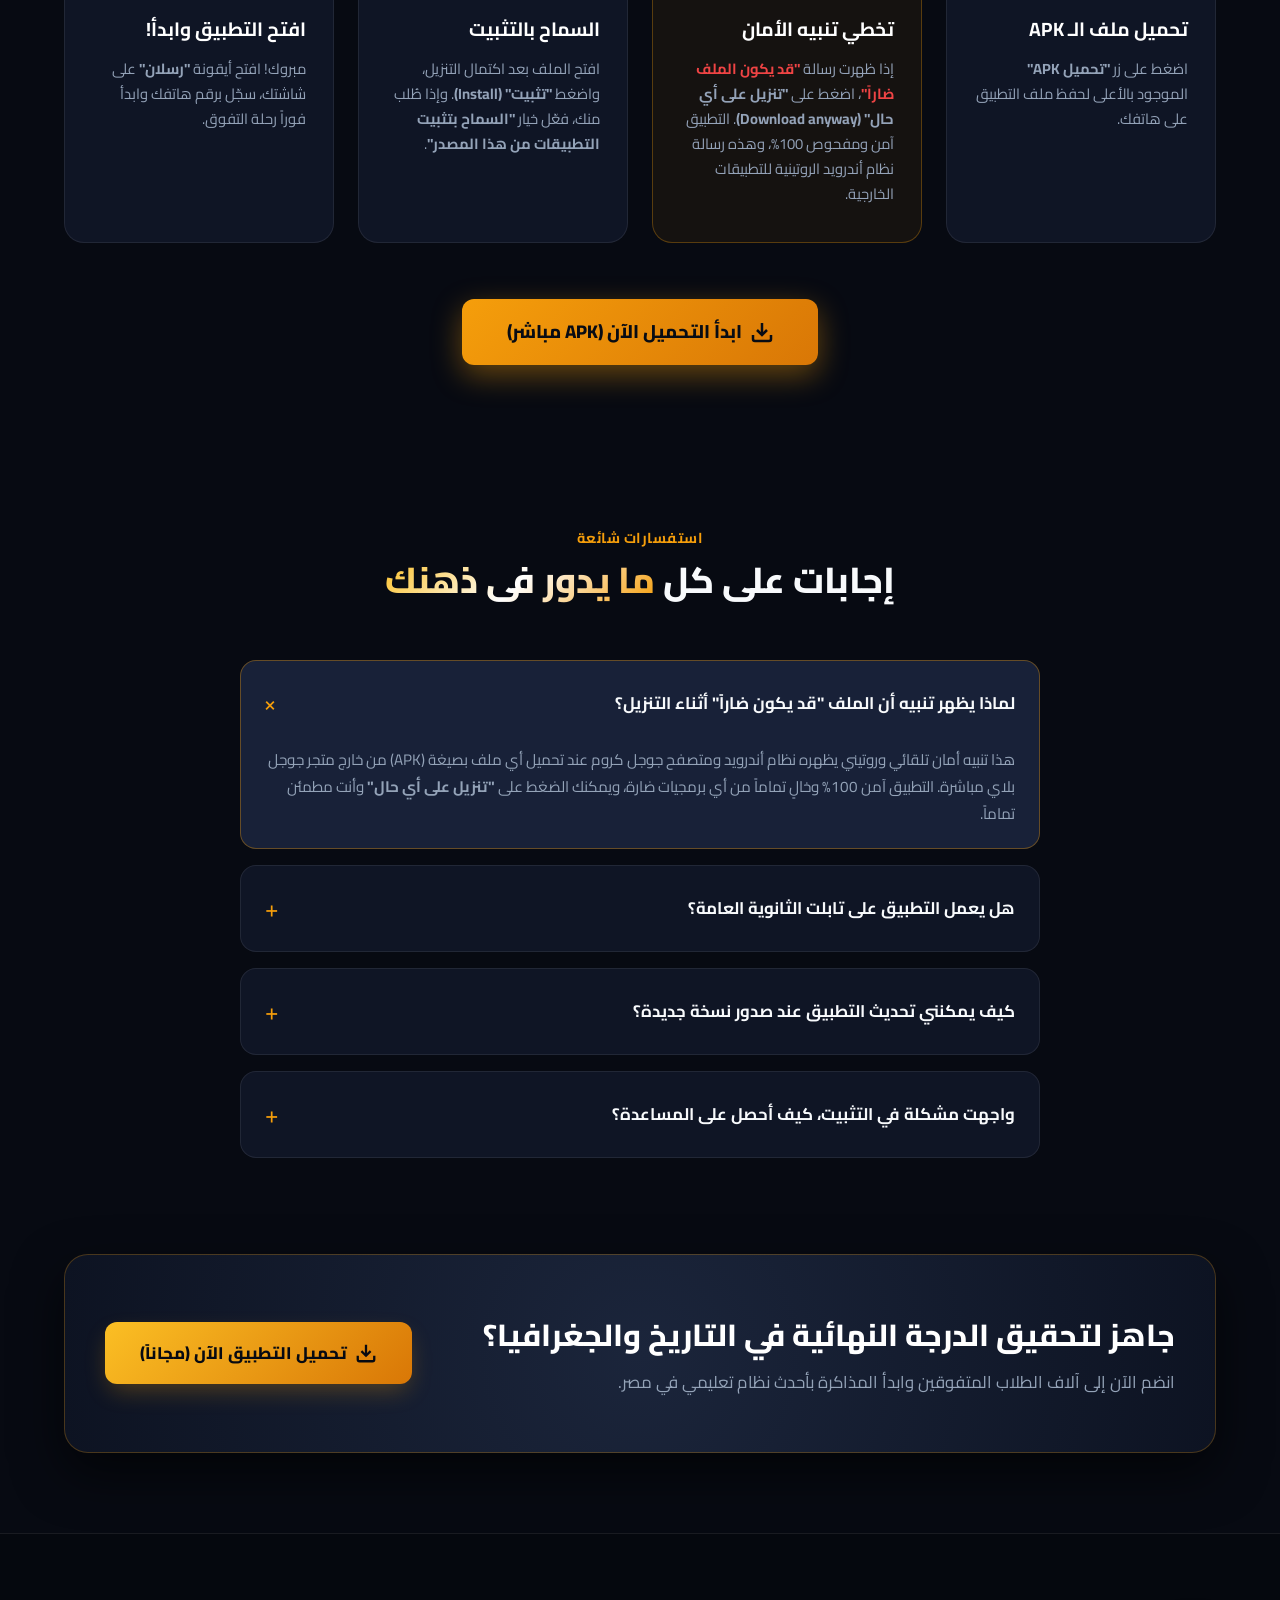
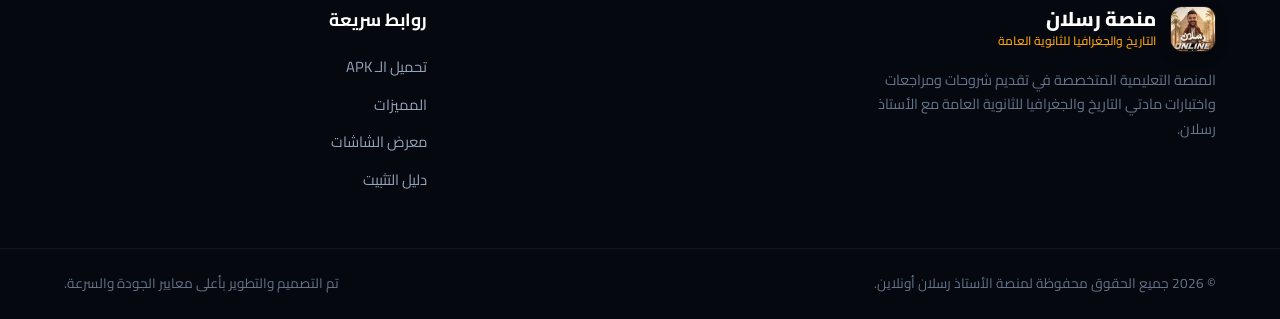
==== commit 27d8059b: "release: update android apk (20 Sep 2026)" ====
--- a/index.html
+++ b/index.html
@@ -70,7 +70,7 @@
                 <div class="version-badge">
                     <span class="pulse-dot"></span>
                     <span>الإصدار الأخير متوفر الآن <strong>v1.0.8</strong></span>
-                    <span class="version-date">🕒 5 سبتمبر 2026 - 04:00 م</span>
+                    <span class="version-date">🕒 20 سبتمبر 2026 - 12:33 م</span>
                     <span class="platform-chip">Android APK</span>
                 </div>
 
@@ -94,7 +94,7 @@
                             </div>
                             <div class="btn-content">
                                 <span class="btn-label">تحميل مباشر للأندرويد</span>
-                                <span class="btn-subtext">ملف APK • بحجم 41.5 MB • آخر تحديث: 5 سبتمبر 2026 (04:00 م)</span>
+                                <span class="btn-subtext">ملف APK • بحجم 42.0 MB • آخر تحديث: 20 سبتمبر 2026 (12:33 م)</span>
                             </div>
                             <div class="btn-arrow">
                                 <svg width="24" height="24" viewBox="0 0 24 24" fill="none" stroke="currentColor" stroke-width="2.5"><polyline points="6 9 12 15 18 9"></polyline></svg>
@@ -121,7 +121,7 @@
                         <div class="spec-divider"></div>
                         <div class="spec-item">
                             <span class="spec-icon">🕒</span>
-                            <span>تحديث: 5 سبتمبر 2026 (04:00 م)</span>
+                            <span>تحديث: 20 سبتمبر 2026 (12:33 م)</span>
                         </div>
                         <div class="spec-divider"></div>
                         <div class="spec-item">
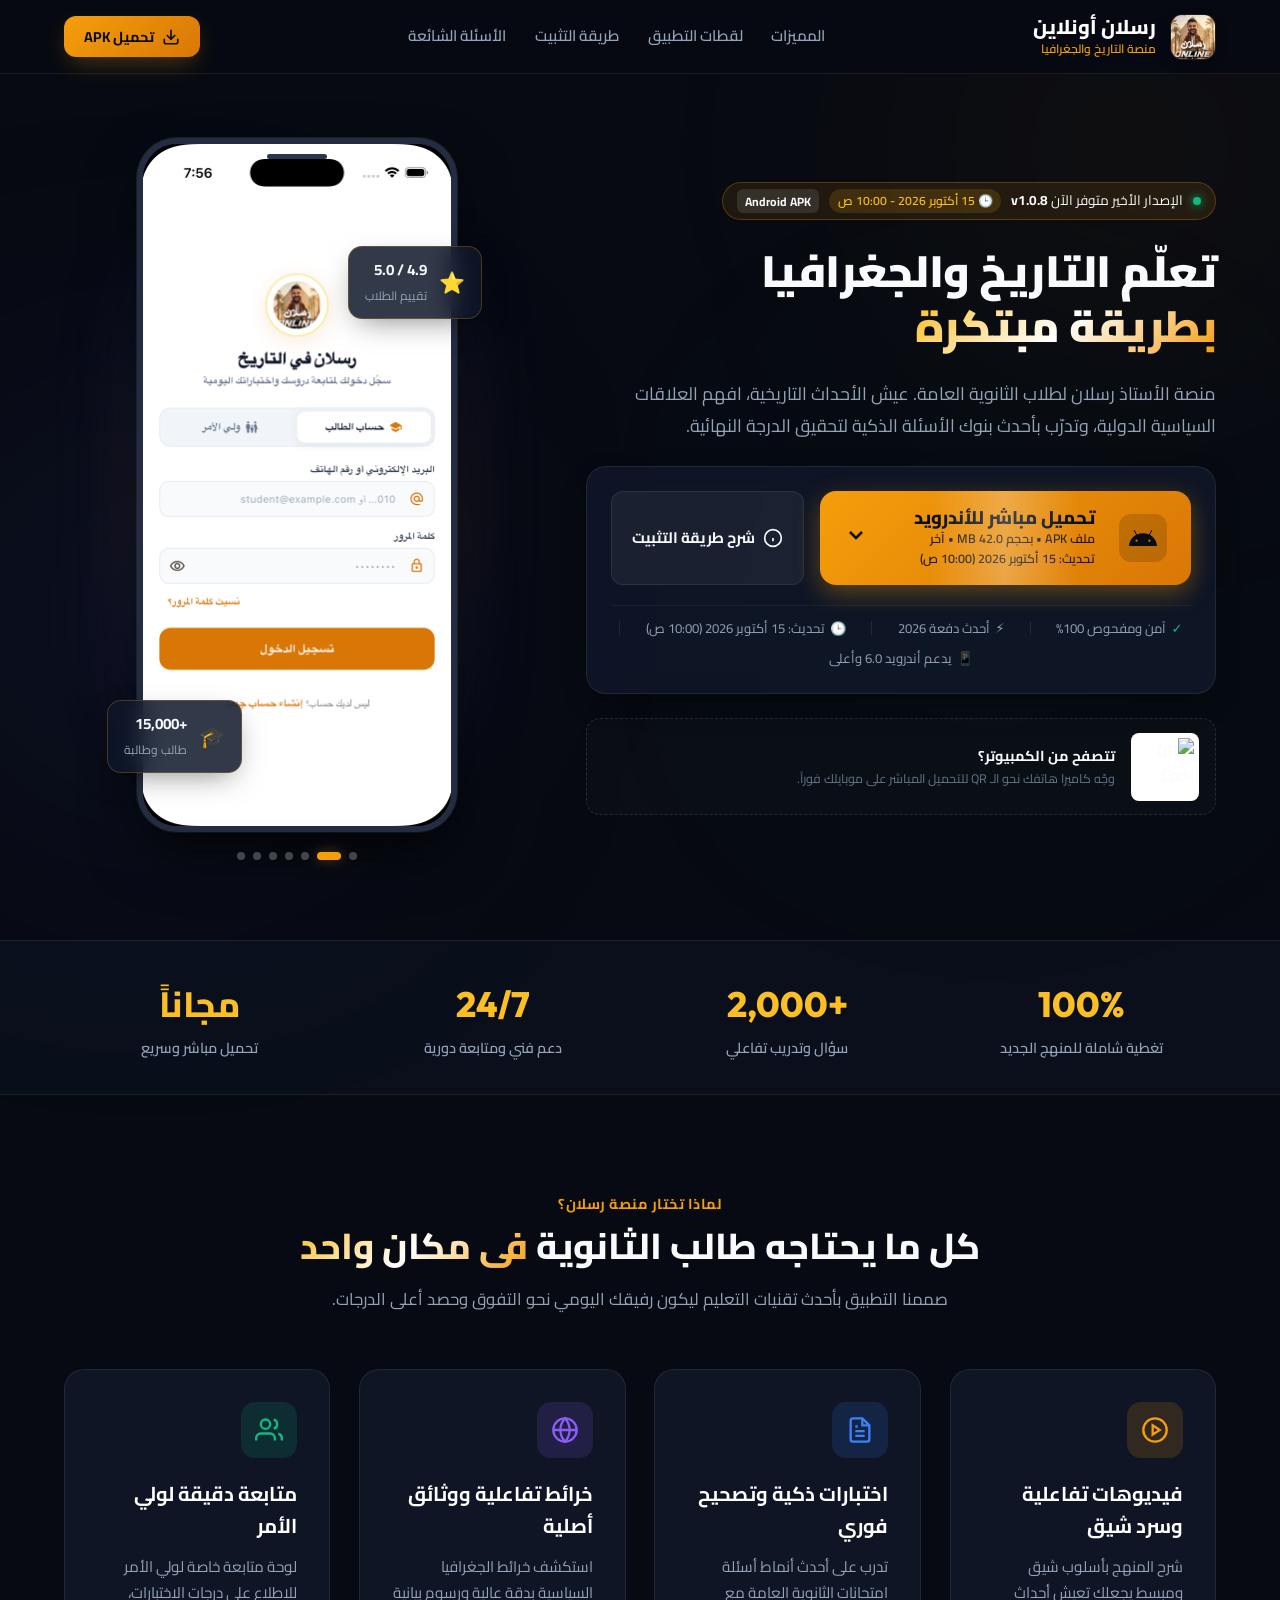
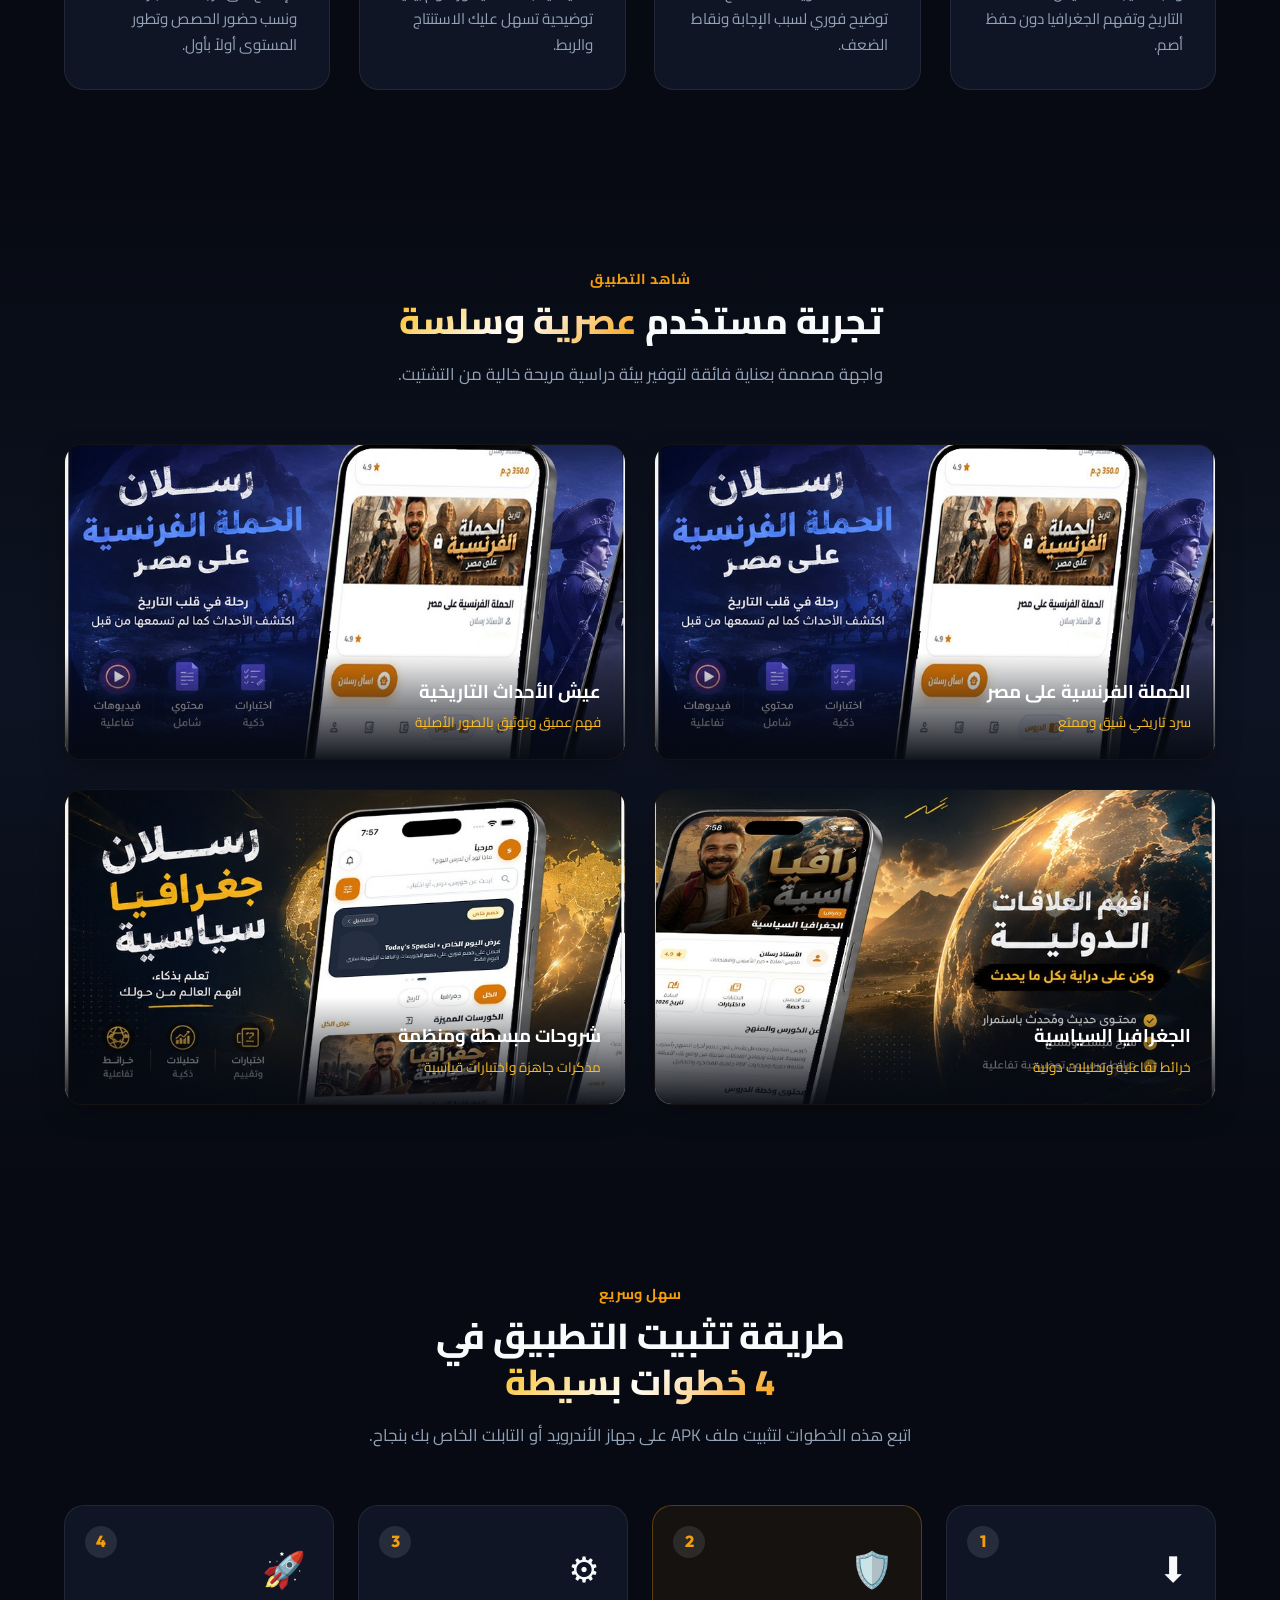
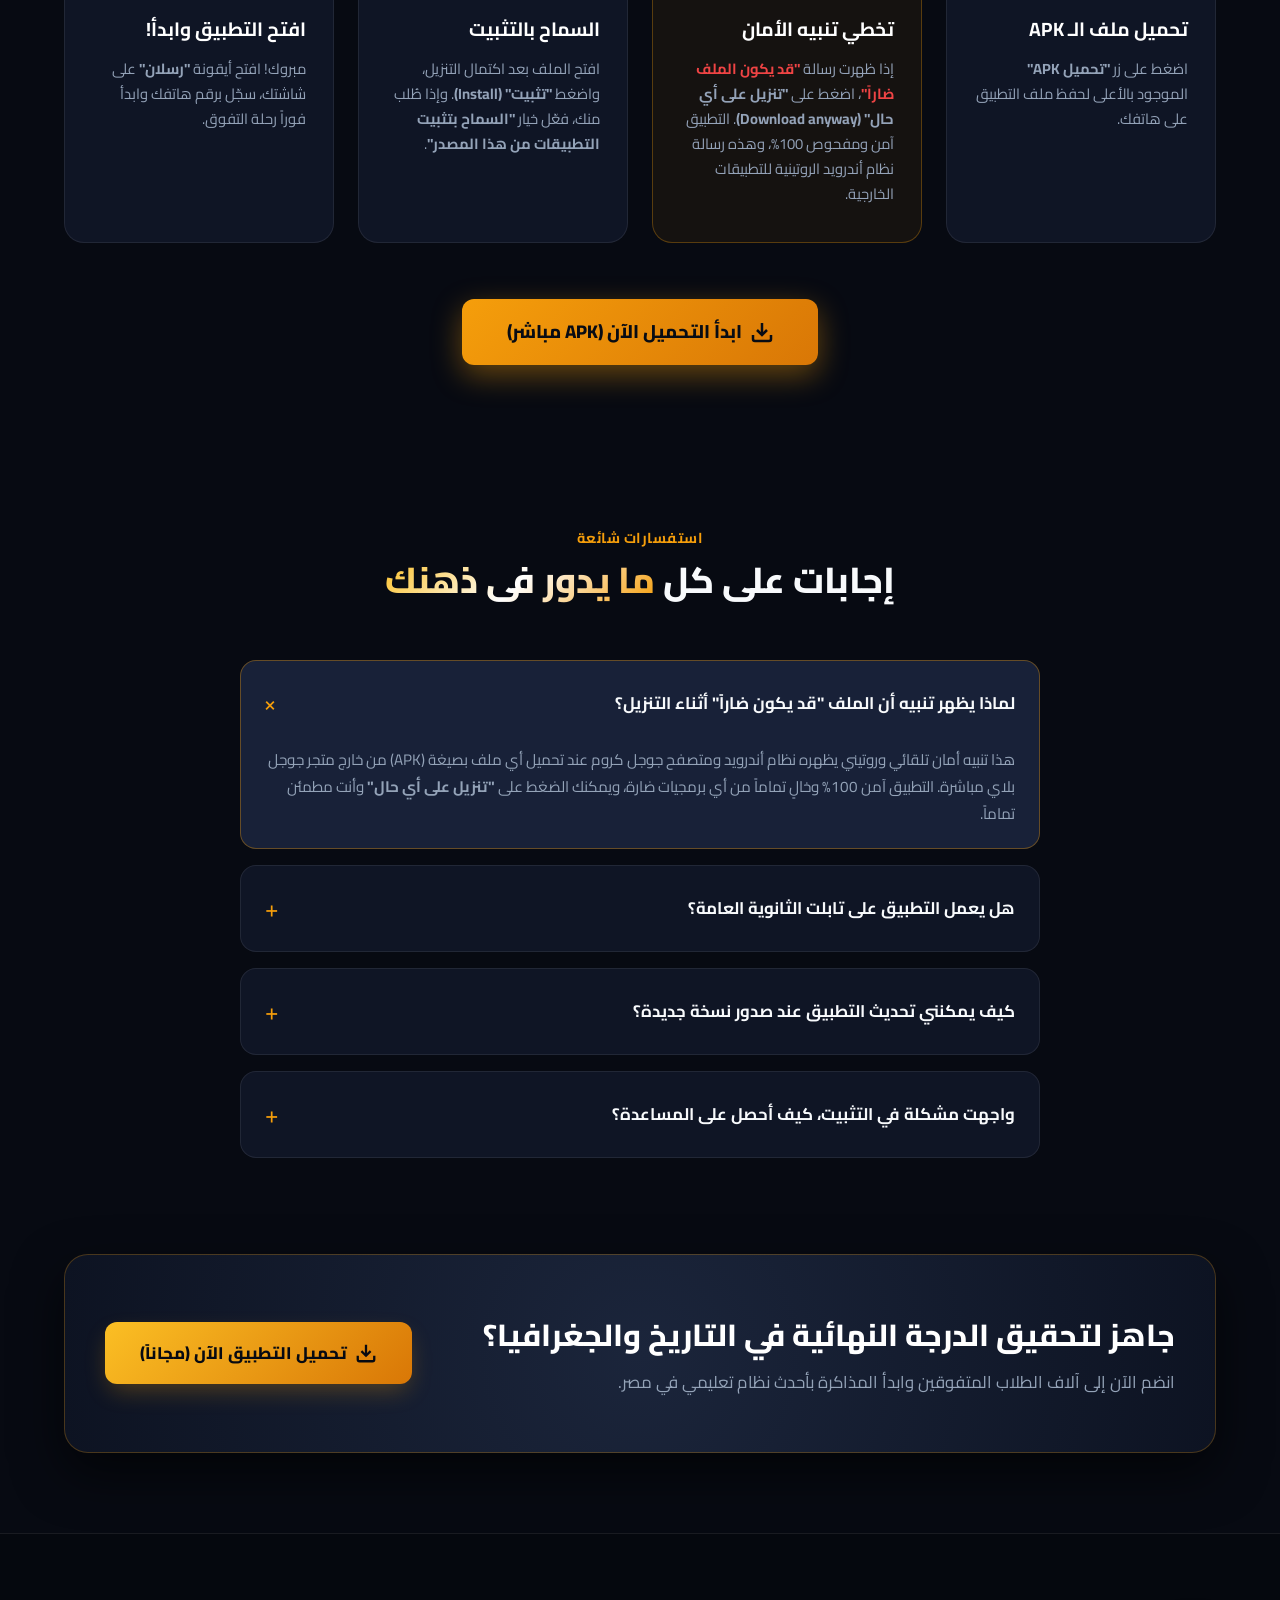
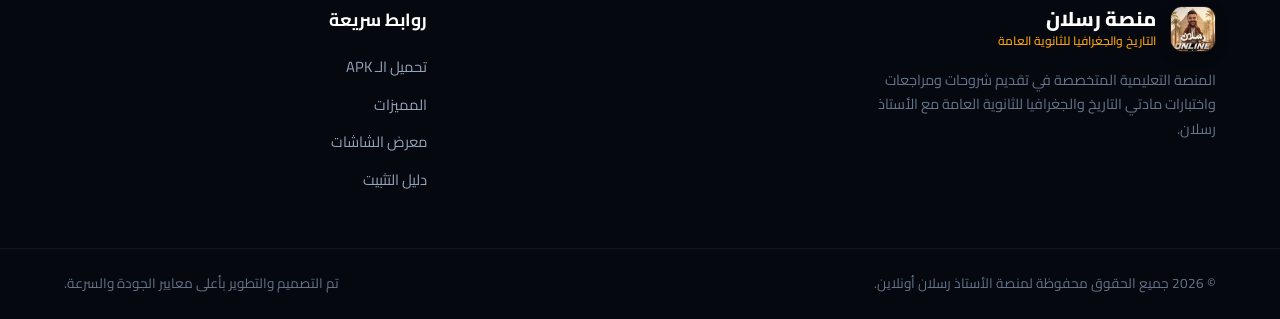
==== commit 7692c2ec: "feat: update version date and timestamp for APK download section" ====
--- a/index.html
+++ b/index.html
@@ -70,7 +70,7 @@
                 <div class="version-badge">
                     <span class="pulse-dot"></span>
                     <span>الإصدار الأخير متوفر الآن <strong>v1.0.8</strong></span>
-                    <span class="version-date">🕒 20 سبتمبر 2026 - 12:33 م</span>
+                    <span class="version-date">🕒 15 أكتوبر 2026 - 10:00 ص</span>
                     <span class="platform-chip">Android APK</span>
                 </div>
 
@@ -94,7 +94,7 @@
                             </div>
                             <div class="btn-content">
                                 <span class="btn-label">تحميل مباشر للأندرويد</span>
-                                <span class="btn-subtext">ملف APK • بحجم 42.0 MB • آخر تحديث: 20 سبتمبر 2026 (12:33 م)</span>
+                                <span class="btn-subtext">ملف APK • بحجم 42.0 MB • آخر تحديث: 15 أكتوبر 2026 (10:00 ص)</span>
                             </div>
                             <div class="btn-arrow">
                                 <svg width="24" height="24" viewBox="0 0 24 24" fill="none" stroke="currentColor" stroke-width="2.5"><polyline points="6 9 12 15 18 9"></polyline></svg>
@@ -121,7 +121,7 @@
                         <div class="spec-divider"></div>
                         <div class="spec-item">
                             <span class="spec-icon">🕒</span>
-                            <span>تحديث: 20 سبتمبر 2026 (12:33 م)</span>
+                            <span>تحديث: 15 أكتوبر 2026 (10:00 ص)</span>
                         </div>
                         <div class="spec-divider"></div>
                         <div class="spec-item">
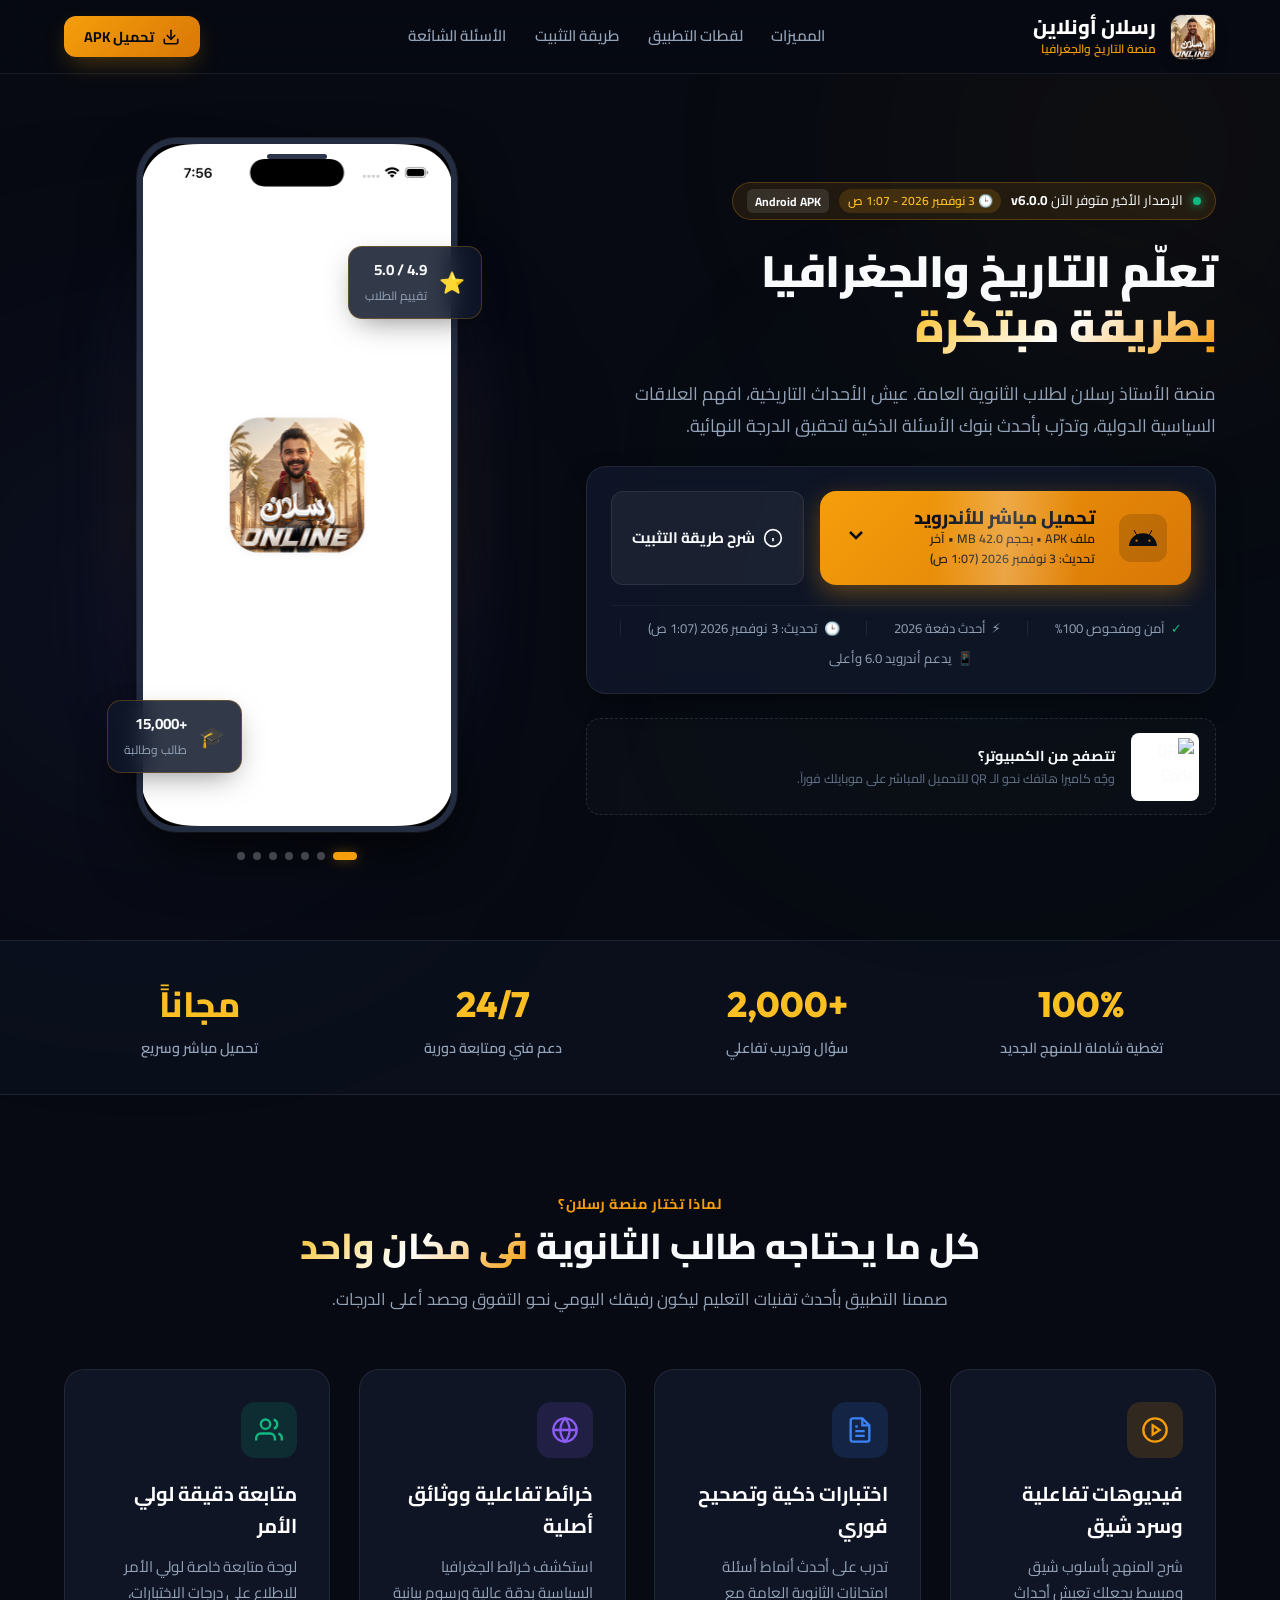
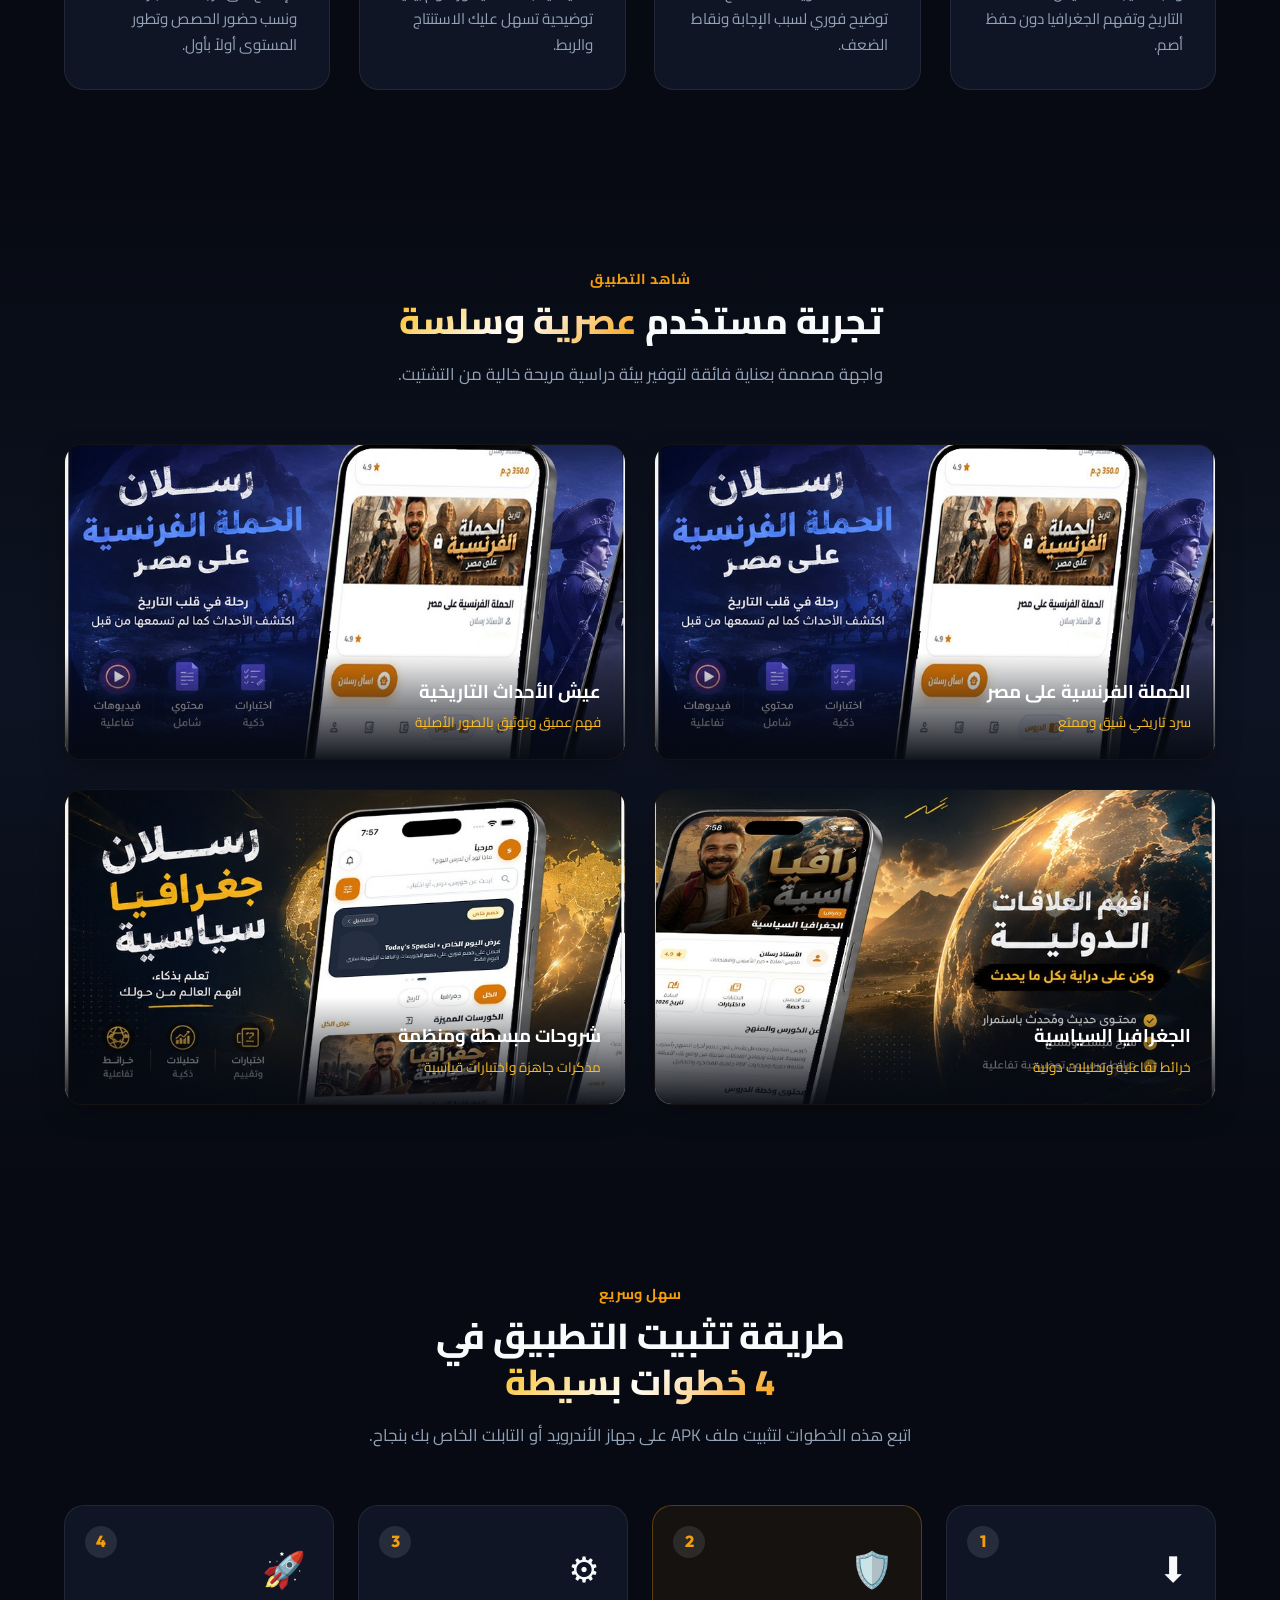
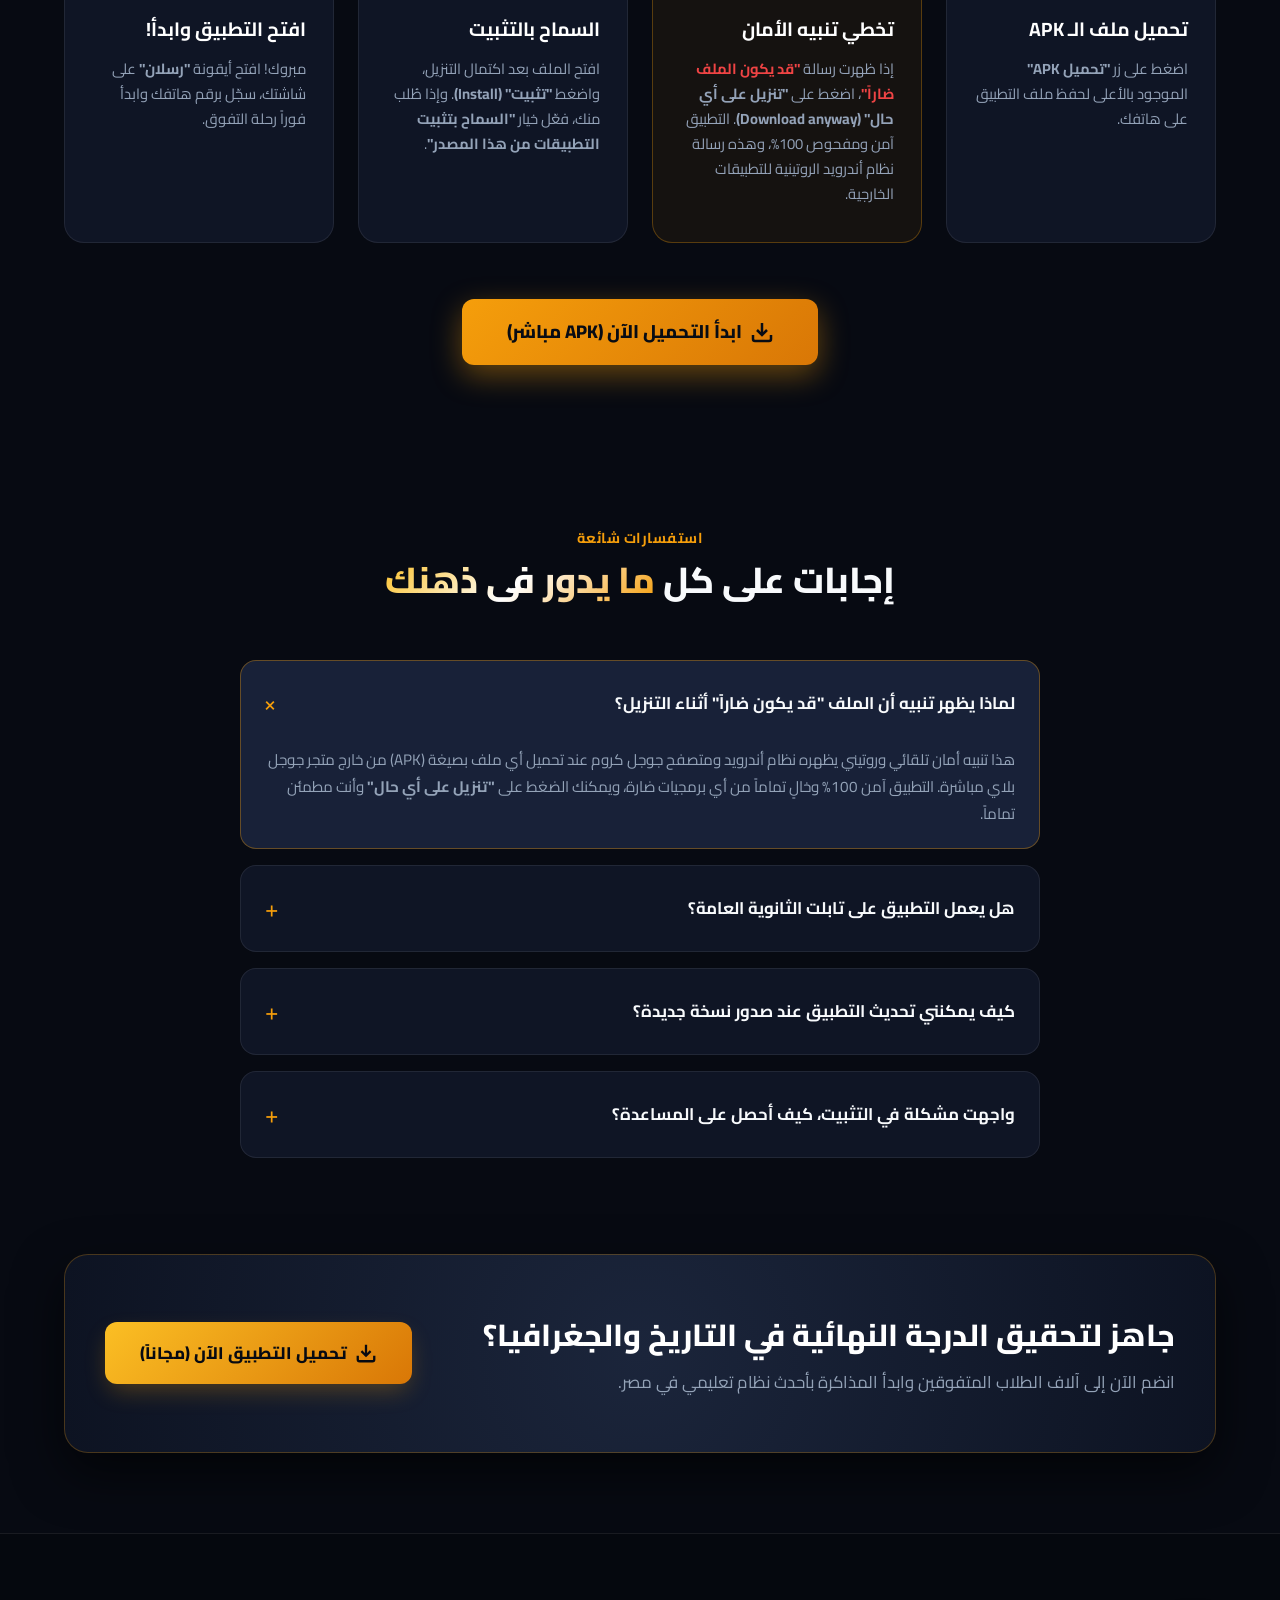
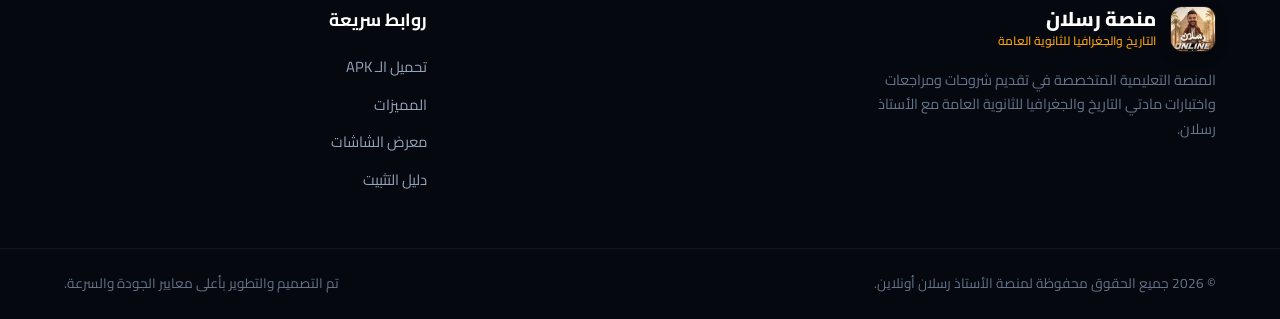
==== commit 5e7a5684: "feat: update version date and timestamp for APK download section to v6.0.0" ====
--- a/index.html
+++ b/index.html
@@ -69,8 +69,8 @@
             <div class="hero-content">
                 <div class="version-badge">
                     <span class="pulse-dot"></span>
-                    <span>الإصدار الأخير متوفر الآن <strong>v1.0.8</strong></span>
-                    <span class="version-date">🕒 15 أكتوبر 2026 - 10:00 ص</span>
+                    <span>الإصدار الأخير متوفر الآن <strong>v6.0.0</strong></span>
+                    <span class="version-date">🕒 3 نوفمبر 2026 - 1:07 ص</span>
                     <span class="platform-chip">Android APK</span>
                 </div>
 
@@ -94,7 +94,7 @@
                             </div>
                             <div class="btn-content">
                                 <span class="btn-label">تحميل مباشر للأندرويد</span>
-                                <span class="btn-subtext">ملف APK • بحجم 42.0 MB • آخر تحديث: 15 أكتوبر 2026 (10:00 ص)</span>
+                                <span class="btn-subtext">ملف APK • بحجم 42.0 MB • آخر تحديث: 3 نوفمبر 2026 (1:07 ص)</span>
                             </div>
                             <div class="btn-arrow">
                                 <svg width="24" height="24" viewBox="0 0 24 24" fill="none" stroke="currentColor" stroke-width="2.5"><polyline points="6 9 12 15 18 9"></polyline></svg>
@@ -121,7 +121,7 @@
                         <div class="spec-divider"></div>
                         <div class="spec-item">
                             <span class="spec-icon">🕒</span>
-                            <span>تحديث: 15 أكتوبر 2026 (10:00 ص)</span>
+                            <span>تحديث: 3 نوفمبر 2026 (1:07 ص)</span>
                         </div>
                         <div class="spec-divider"></div>
                         <div class="spec-item">
